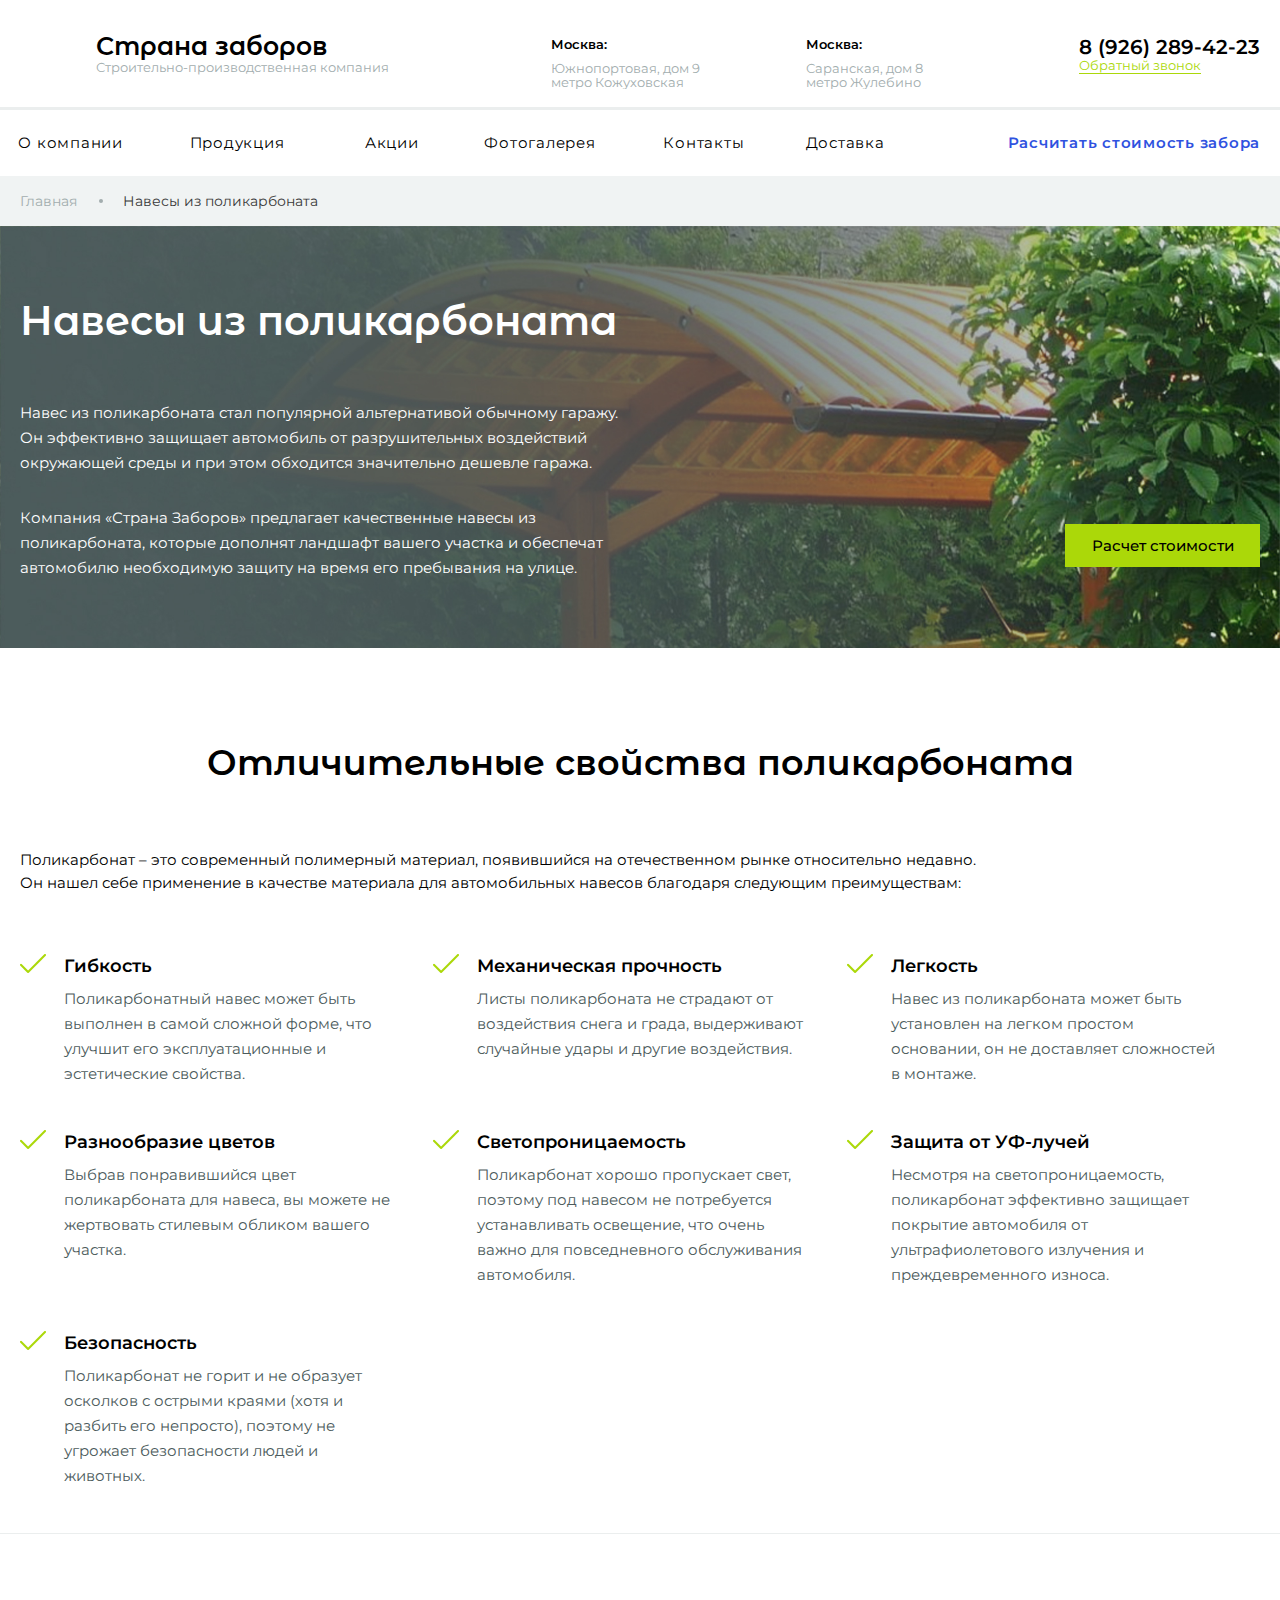
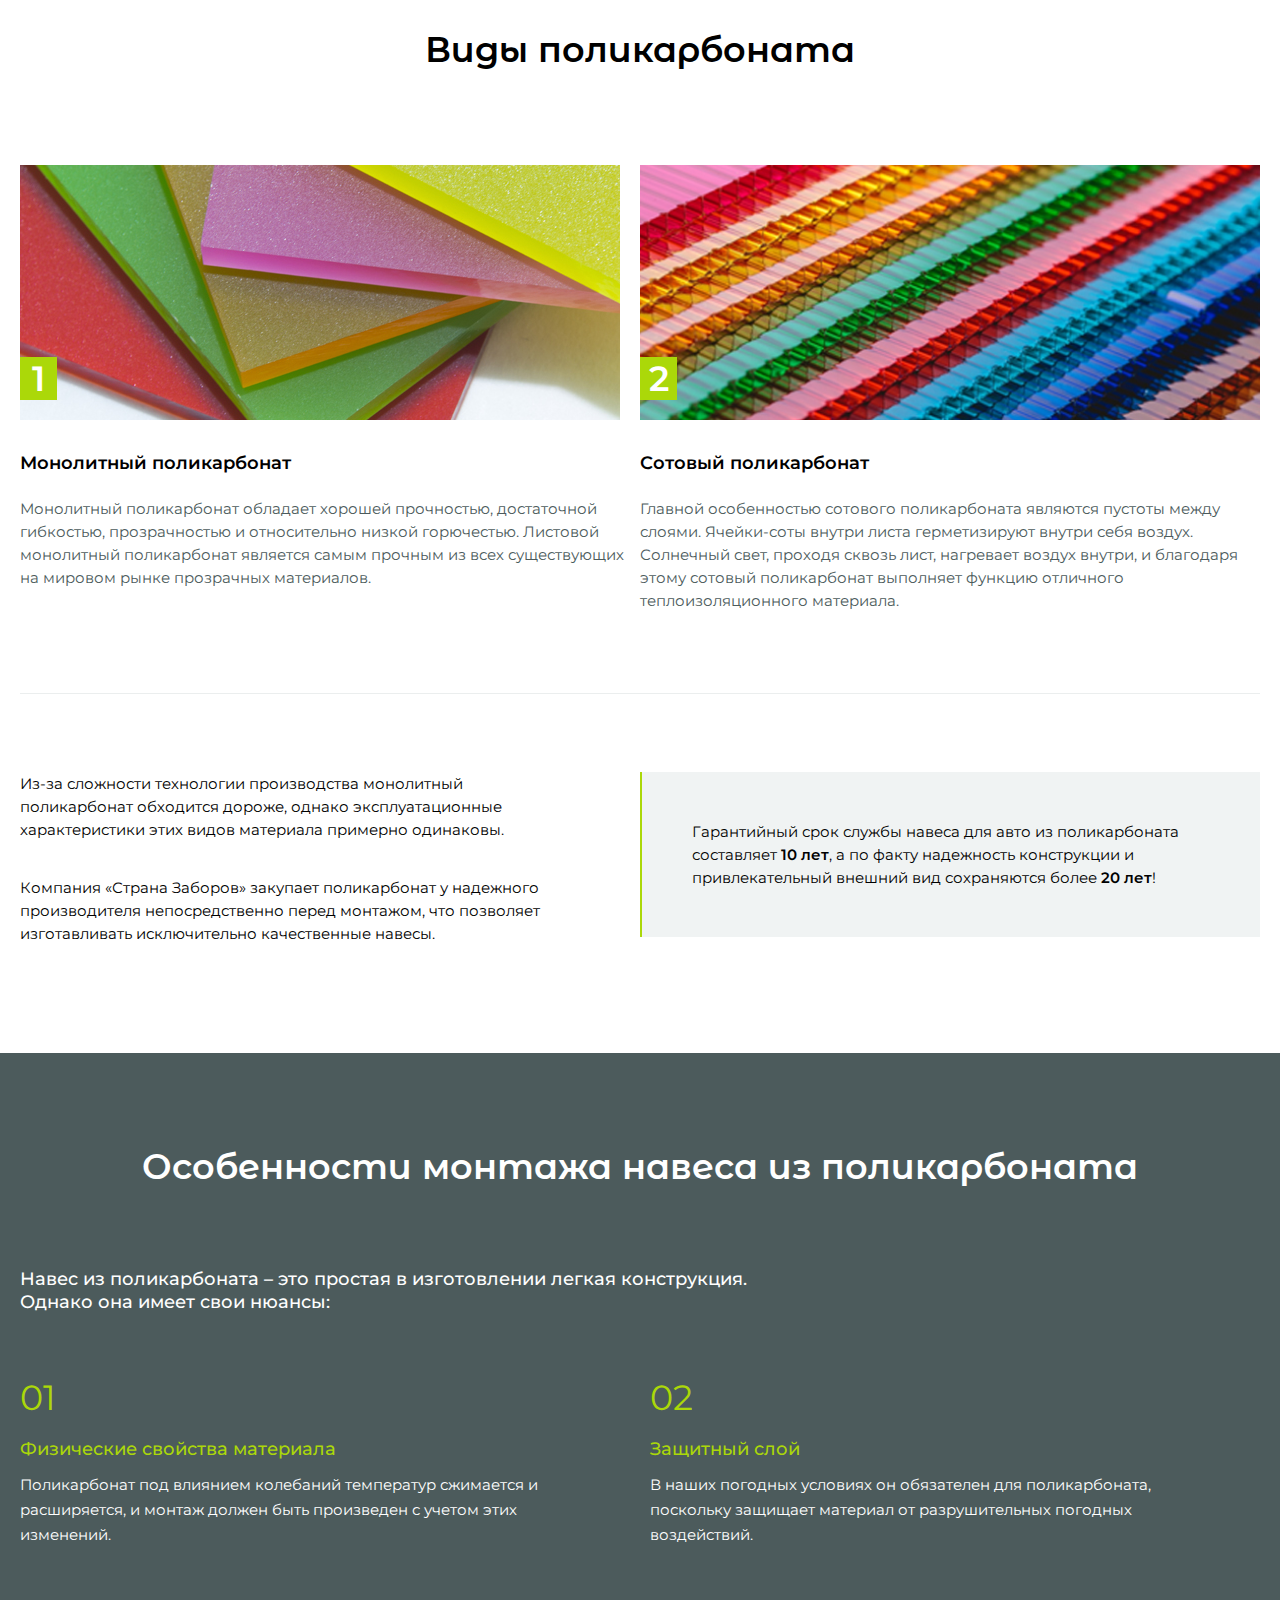
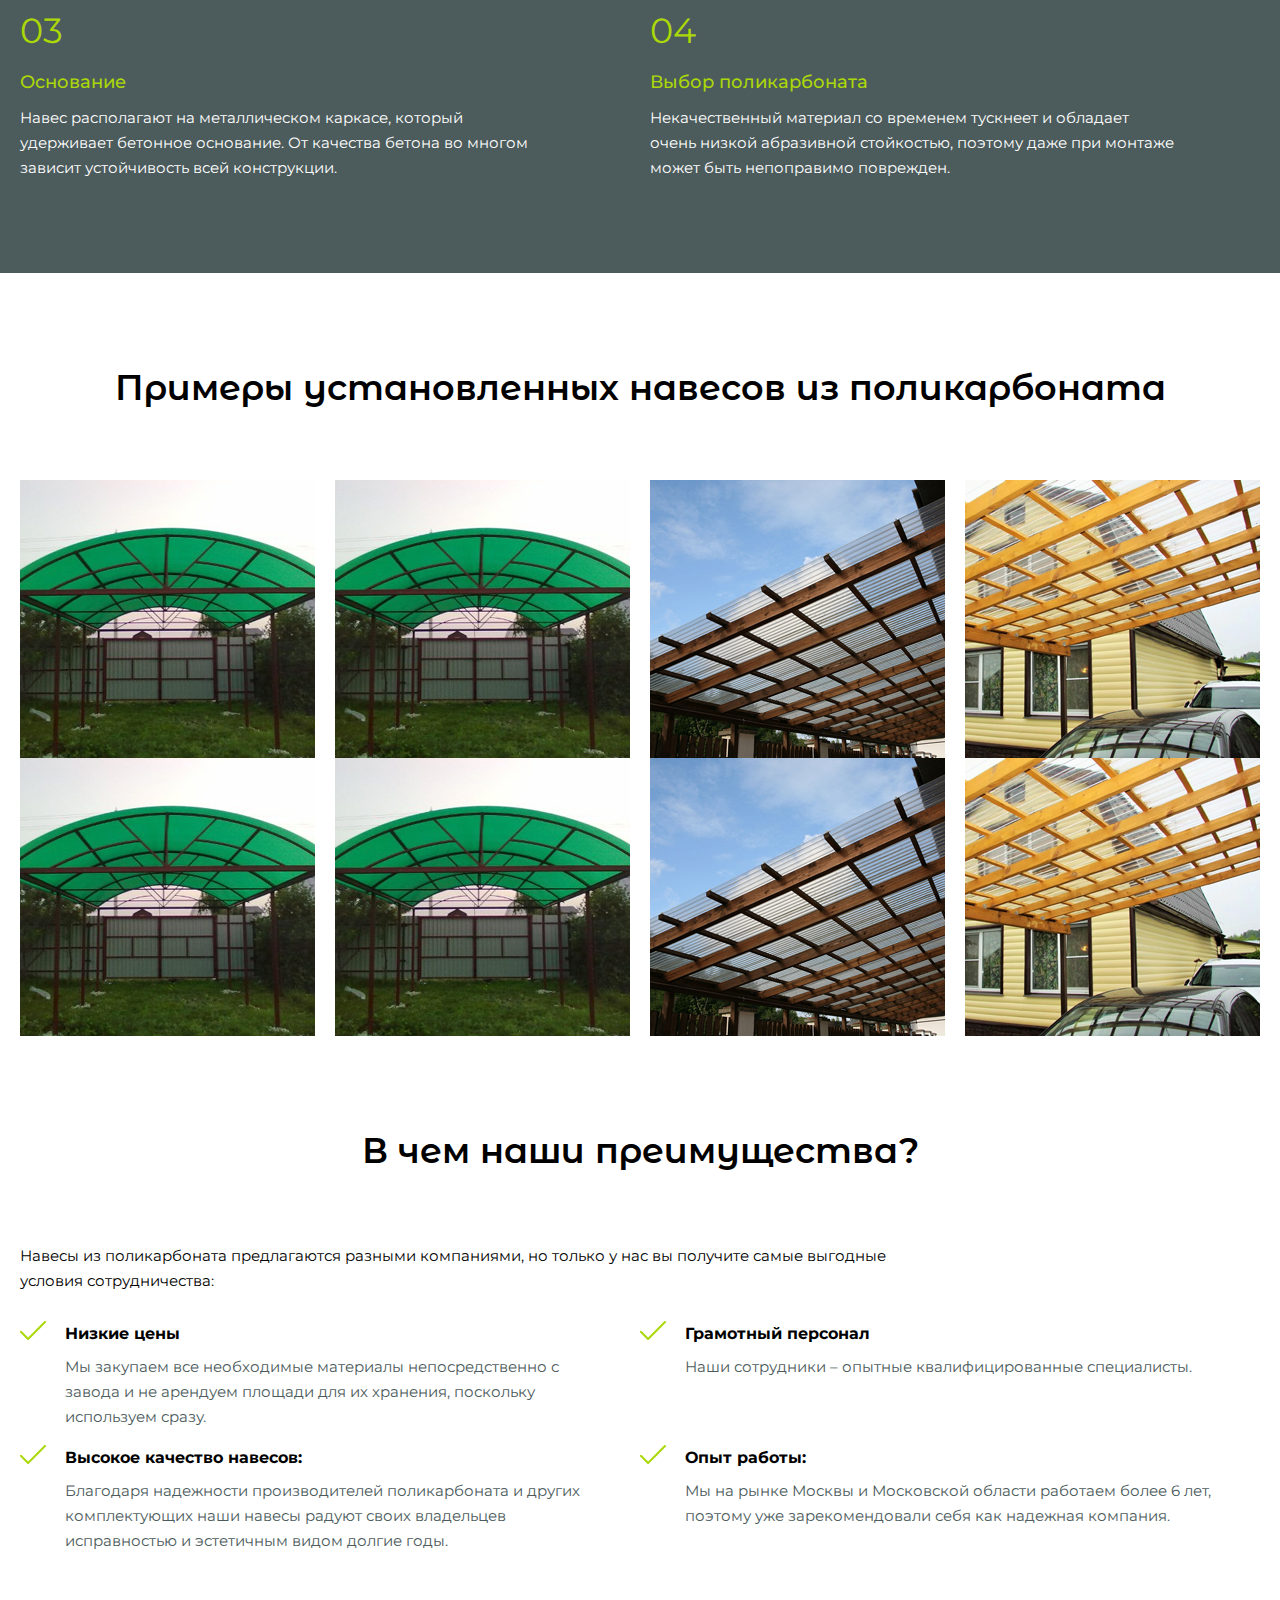
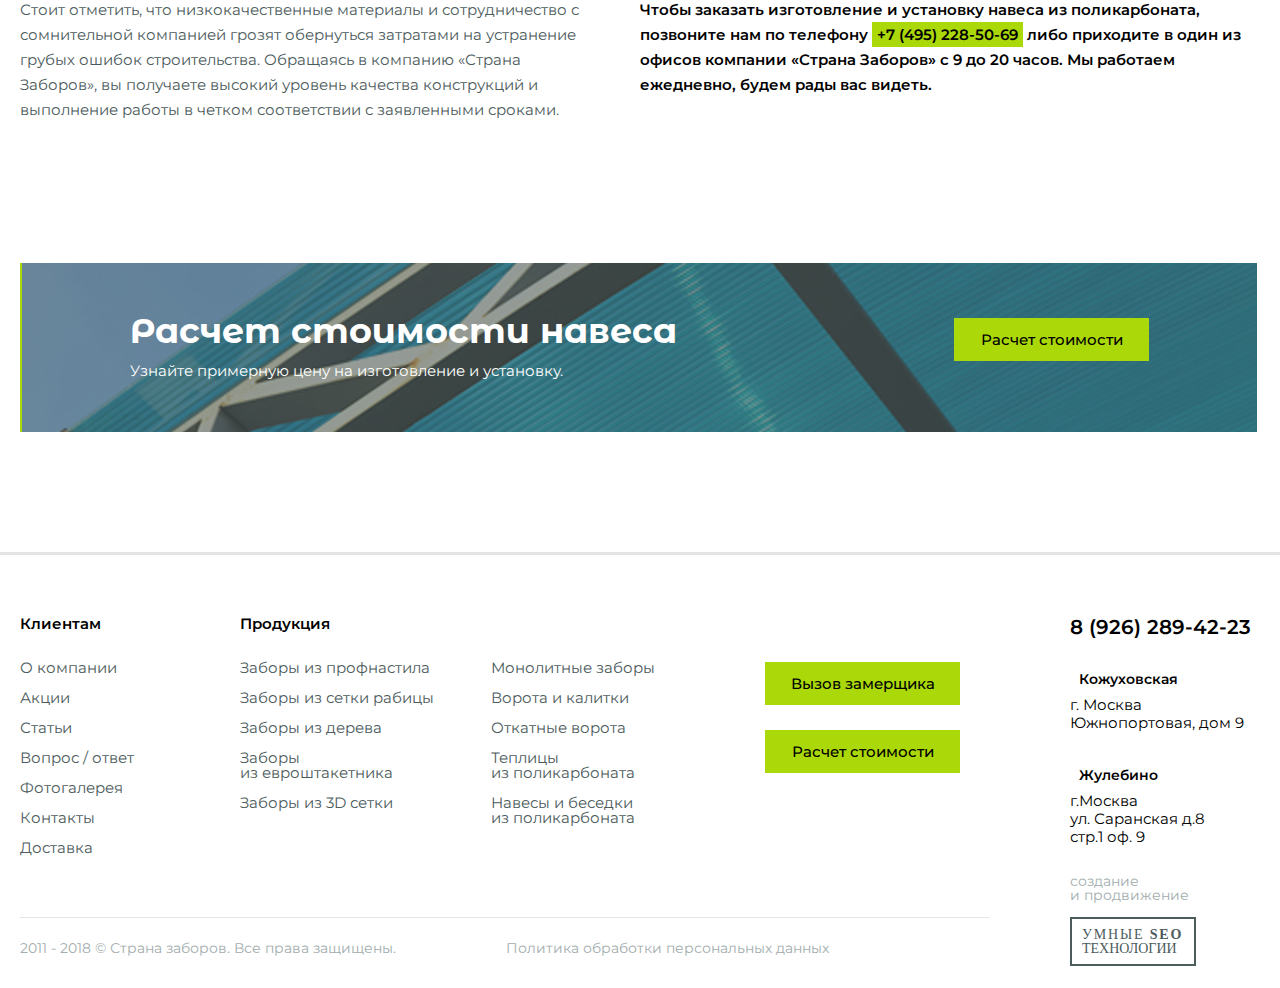
==== policar.html @ ad72a001 "type page" ====
<!DOCTYPE html> 
<html xmlns="http://www.w3.org/1999/xhtml" lang="ru"> 
<head> 
<meta http-equiv="Content-Type" content="text/html; charset=utf-8">
<meta name="viewport" content="minimum-scale=1.0, target-densitydpi=device-dpi, width=device-width, initial-scale=1.0, maximum-scale=1.0, user-scalable=no"> 
<meta name="HandheldFriendly" content="true"> 
<meta name="MobileOptimized" content="320"> 
<title>title</title> 
<link rel="icon" type="image/png" href="img/favicon.png" />
<link href="https://fonts.googleapis.com/css?family=Montserrat+Alternates:400,500,600|Montserrat:400,500,600,700&amp;subset=cyrillic-ext" rel="stylesheet">
<link rel="stylesheet" type="text/css" href="assets/fancybox/jquery.fancybox.css">
<link rel="stylesheet" type="text/css" href="css/jquery-ui.css">
<link rel="stylesheet" type="text/css" href="fonts/fonts.css">
<link rel="stylesheet" type="text/css" href="css/global.css">
<link rel="stylesheet" type="text/css" href="css/style.css">
<link rel="stylesheet" type="text/css" href="css/adaptive.css">
</head>
<body>
<div class="menu_shadow abs l0 t0 w100"></div>
<div id="wrapper">
		
		<header id="header" class="box">
			<div class="inner">
				<a class="burger cp db"></a>
				<a href="" class="logo db fleft">
					<b class="db">Страна заборов</b>
					Строительно-производственная компания
				</a>
				<div class="fright call_block">
					<a href="tel:+79262894223" class="phone db rL sbold black">8 (926) 289-42-23</a>
					<a href="" class="call_me inb vT">Обратный звонок</a>
				</div>
				<div class="rL hid address_block">
					<div class="block fleft w50 box">
						<b class="db sbold black">Москва:</b>
						Южнопортовая, дом 9<span class="db"></span>
метро Кожуховская
					</div>
					<div class="block fleft w50 box">
						<b class="db sbold black no_on_mobile">Москва:</b>
						Саранская, дом 8<span class="db"></span>
метро Жулебино
					</div>
					<div class="clear h0"></div>
				</div>
				<div class="clear"></div>
			</div>
			<div class="menu_row black">
				<div class="inner rL">
					<a class="fright rL hid sbold calc_button" href="">Расчитать стоимость забора</a>
					<nav class="rL menu">
						<a class="close db abs cp"></a>
						<ul class="tb w100 alLeft">
							<li><a href="">О компании</a></li>
							<li class="menu-item-has-children">
								<a href="">Продукция</a>
								<span class="mobile_menu"></span>
								<div>
									
									<ul>
										<li><a href="">Забор из профнастила</a></li>
										<li><a href="">Забор из сетки-рабицы</a></li>
										<li><a href="">Забор из евроштакетника</a></li>
										<li><a href="">Забор из дерева</a></li>
										<li><a href="">Забор из 3D сетки</a></li>
										<li><a href="">Металлический забор</a></li>
										<li><a href="">Монолитный забор</a></li>
										<li><a href="">Навес из поликарбоната</a></li>
									</ul>
								</div>
							</li>
							<li><a href="">Акции</a></li>
							<li><a href="">Фотогалерея</a></li>
							<li><a href="">Контакты</a></li>
							<li><a href="">Доставка</a></li>
						</ul>
					</nav>
				</div>
			</div>
		</header>
		<div id="bread">
			<nav class="inner">
				<ul>
					<li><a href="">Главная</a></li>
					<li>Навесы из поликарбоната</li>
				</ul>
			</nav>
		</div>
		<main id="main">
			<div class="item__page">
					<div class="banner_block tree cover fff" style="background-image: url(images/zabor_page/big_banner2.jpg);">
						<div class="inner rL">
							<h1 class="pagetitle">Навесы из поликарбоната</h1>
							<p>Навес из поликарбоната стал популярной альтернативой обычному гаражу. Он эффективно защищает автомобиль от разрушительных воздействий окружающей среды и при этом обходится значительно дешевле гаража.</p>
							<p>Компания «Страна Заборов» предлагает качественные навесы из поликарбоната, которые дополнят ландшафт вашего участка и обеспечат автомобилю необходимую защиту на время его пребывания на улице.</p>
							<a href="" class="calculation_button green_button cp">Расчет стоимости</a>
							<div class="clear"></div>
						</div>
					</div>
					<!-- end banner_block -->
				
					<div class="properties_block proper">
						<div class="inner">
							<div class="pagetitle alCenter">Отличительные свойства поликарбоната</div>
							<p class="top_text">Поликарбонат – это современный полимерный материал, появившийся на отечественном рынке относительно недавно.<span class="db"></span>
Он нашел себе применение в качестве материала для автомобильных навесов благодаря следующим преимуществам:</p>
							<div class="container mobile_slider row">

									<div class="item rL fleft box w33-3">
										<h2>Гибкость</h2>
										<p>Поликарбонатный навес может быть выполнен в самой сложной форме, что улучшит его эксплуатационные и эстетические свойства.</p>
									</div>
									<div class="item rL fleft box w33-3">
										<h2>Механическая прочность</h2>
										<p>Листы поликарбоната не страдают от воздействия снега и града, выдерживают случайные удары и другие воздействия.</p>
									</div>
									<div class="item rL fleft box w33-3">
										<h2>Легкость</h2>
										<p>Навес из поликарбоната может быть установлен на легком простом основании, он не доставляет сложностей в монтаже.</p>
									</div>
									<div class="item rL fleft box w33-3">
										<h2>Разнообразие цветов</h2>
										<p>Выбрав понравившийся цвет поликарбоната для навеса, вы можете не жертвовать стилевым обликом вашего участка.</p>
									</div>
									<div class="item rL fleft box w33-3">
										<h2>Светопроницаемость</h2>
										<p>Поликарбонат хорошо пропускает свет, поэтому под навесом не потребуется устанавливать освещение, что очень важно для повседневного обслуживания автомобиля.</p>
									</div>
									<div class="item rL fleft box w33-3">
										<h2>Защита от УФ-лучей</h2>
										<p>Несмотря на светопроницаемость, поликарбонат эффективно защищает покрытие автомобиля от ультрафиолетового излучения и преждевременного износа.</p>
									</div>
									<div class="item rL fleft box w33-3">
										<h2>Безопасность</h2>
										<p>Поликарбонат не горит и не образует осколков с острыми краями (хотя и разбить его непросто), поэтому не угрожает безопасности людей и животных.</p>
									</div>
									<div class="clear"></div>

							</div>
						</div>
					</div>
					<!-- end properties_block -->
					<div class="varieties_block">
						<div class="inner">
							<div class="pagetitle alCenter">Виды поликарбоната</div>
							<div class="color_block">
								<div class="block_left fleft w50">
									<div class="image_block rL">
										<div class="block cover" style="background-image:url(images/varieties_block/fon_1.jpg);"></div>
										<div class="number abs">1</div>
									</div>
									<div class="item rL box">
										<h2>Монолитный поликарбонат</h2>
										<p>Монолитный поликарбонат обладает хорошей прочностью, достаточной гибкостью, прозрачностью и относительно низкой горючестью. Листовой монолитный поликарбонат является самым прочным из всех существующих на мировом рынке прозрачных материалов. </p>
									</div>
								
								</div>
								<div class="block_right fleft w50">
									<div class="image_block  rL">
										<div class="block cover" style="background-image:url(images/varieties_block/fon_2.jpg);"></div>
										<div class="number abs">2</div>
									</div>
									
									<div class="item  rL box">
										<h2>Сотовый поликарбонат</h2>
										<p>Главной особенностью сотового поликарбоната являются пустоты между слоями. Ячейки-соты внутри листа герметизируют внутри себя воздух. Солнечный свет, проходя сквозь лист, нагревает воздух внутри, и благодаря этому сотовый поликарбонат выполняет функцию отличного теплоизоляционного материала.</p>
									</div>
								
								</div>
								<div class="clear"></div>
							</div>
							<div class="items_2">
								<div class="item fleft rL box w50">
									<p>Из-за сложности технологии производства монолитный поликарбонат обходится дороже, однако эксплуатационные характеристики этих видов материала примерно одинаковы.</p>
									<p>Компания «Страна Заборов» закупает поликарбонат у надежного производителя непосредственно перед монтажом, что позволяет изготавливать исключительно качественные навесы.</p>
								</div>
								<div class="item fleft rL box w50">
									<div class="box">Гарантийный срок службы навеса для авто из поликарбоната составляет <b>10 лет</b>, а по факту надежность конструкции и привлекательный внешний вид сохраняются более <b>20 лет</b>! </div>
								</div>
								<div class="clear"></div>
							</div>
						</div>
					</div>
					<div class="naves_block cover">
						<div class="inner rL hid">
							<div class="pagetitle alCenter">Особенности монтажа<span class="db"></span> навеса <span class="on_mobile"></span> из поликарбоната</div>
							<h2>Навес из поликарбоната – это простая в изготовлении легкая конструкция. <span class="db"></span>Однако она имеет свои нюансы:</h2>
							<div class="row mobile_slider">
								<div class="block box fleft w50 rL hid">
									<div class="images_block"><p>01</p></div>
									<div class="ah1 medium">Физические свойства материала</div>
									<p>Поликарбонат под влиянием колебаний температур сжимается и расширяется, и монтаж должен быть произведен с учетом этих<span class="db"></span> изменений.</p>
								</div>
								<div class="block box fleft w50">
									<div class="images_block"><p>02</p></div>
									<div class="ah1 medium">Защитный слой</div>
									<p>В наших погодных условиях он обязателен для поликарбоната, <span class="db"></span>
поскольку защищает материал от разрушительных погодных <span class="db"></span>воздействий.</p>
								</div>
								<div class="block box fleft w50">
									<div class="images_block"><p>03</p></div>
									<div class="ah1 medium">Основание</div>
									<p>Навес располагают на металлическом каркасе, который<span class="db"></span> удерживает бетонное основание. От качества бетона во многом<span class="db"></span> зависит устойчивость всей конструкции.</p>
								</div>
								<div class="block box fleft w50">
									<div class="images_block"><p>04</p></div>
									<div class="ah1 medium">Выбор поликарбоната</div>
									<p>Некачественный материал со временем тускнеет и обладает<span class="db"></span> очень низкой абразивной стойкостью, поэтому даже при монтаже<span class="db"></span> может быть непоправимо поврежден.</p>
								</div>
							</div>
							<div class="clear"></div>
						</div>
					</div>
					<!-- end principle_block -->
					<div class="stat_block primers_block rL">
						<div class="inner">
							<div class="pagetitle alCenter">Примеры установленных навесов<span class="db"></span> из поликарбоната</div>
							<div class="rL hid">
								<div class="example_slider row">
									<div class="block fleft rL hid w25 box">
										<div class="image_block db cover rL" style="background-image: url(images/primers_block/image1.jpg);">
											<a href="">
												<span class="db m0a"></span>
												
											</a>
										</div>
									</div>
									<div class="block fleft rL hid w25 box">
										<div class="image_block db cover rL" style="background-image: url(images/primers_block/image1.jpg);">
											<a href="">
												<span class="db m0a"></span>
												
											</a>
										</div>
									</div>
									<div class="block fleft rL hid w25 box">
										<div class="image_block db cover rL" style="background-image: url(images/primers_block/image3.jpg);">
											<a href="">
												<span class="db m0a"></span>
												
											</a>
										</div>
									</div>
									<div class="block fleft rL hid w25 box">
										<div class="image_block db cover rL" style="background-image: url(images/primers_block/image4.jpg);">
											<a href="">
												<span class="db m0a"></span>
												
											</a>
										</div>
									</div>
									<div class="block fleft rL hid w25 box">
										<div class="image_block db cover rL" style="background-image: url(images/primers_block/image1.jpg);">
											<a href="">
												<span class="db m0a"></span>
												
											</a>
										</div>
									</div>
									<div class="block fleft rL hid w25 box">
										<div class="image_block db cover rL" style="background-image: url(images/primers_block/image1.jpg);">
											<a href="">
												<span class="db m0a"></span>
												
											</a>
										</div>
									</div>
									<div class="block fleft rL hid w25 box">
										<div class="image_block db cover rL" style="background-image: url(images/primers_block/image3.jpg);">
											<a href="">
												<span class="db m0a"></span>
												
											</a>
										</div>
									</div>
									<div class="block fleft rL hid w25 box">
										<div class="image_block db cover rL" style="background-image: url(images/primers_block/image4.jpg);">
											<a href="">
												<span class="db m0a"></span>
												
											</a>
										</div>
									</div>
								</div>
							</div>
							<div class="pagetitle alCenter">В чем наши преимущества?</div>
							<div class="text">Навесы из поликарбоната предлагаются разными компаниями, но только у нас вы получите самые выгодные<span class="db"></span> условия сотрудничества:</div>
							<div class="container">
								<div class="item rL fleft box w50">
									<h2>Низкие цены</h2>
									<p>Мы закупаем все необходимые материалы непосредственно с завода и не арендуем площади для их хранения, поскольку используем сразу.</p>
								</div>
								<div class="item rL fleft box w50">
									<h2>Грамотный персонал</h2>
									<p>Наши сотрудники – опытные квалифицированные специалисты.</p>
								</div>
								<div class="item rL fleft box w50">
									<h2>Высокое качество навесов:</h2>
									<p>Благодаря надежности производителей поликарбоната и других комплектующих наши навесы радуют своих владельцев исправностью и эстетичным видом долгие годы.</p>
								</div>
								<div class="item rL fleft box w50">
									<h2>Опыт работы: </h2>
									<p>Мы на рынке Москвы и Московской области работаем более 6 лет, поэтому уже зарекомендовали себя как надежная компания.</p>
								</div>
								<div class="clear"></div>
							</div>
							<div class="content">
								<div class="block_left fleft w50"><p>Стоит отметить, что низкокачественные материалы и сотрудничество с сомнительной компанией грозят обернуться затратами на устранение грубых ошибок строительства. Обращаясь в компанию «Страна Заборов», вы получаете высокий уровень качества конструкций и выполнение работы в четком соответствии с заявленными сроками.</p>
</div>
								<div class="block_right fleft w50"><p>Чтобы заказать изготовление и установку навеса из поликарбоната, позвоните нам по телефону  <a href="tel:84952285069">+7 (495) 228-50-69</a>  либо приходите в один из офисов компании «Страна Заборов» с 9 до 20 часов. Мы работаем ежедневно, будем рады вас видеть.</p></div>
								<div class="clear"></div>
							</div>
							<div class="banner box">
								<div class="block_left fleft">
									<h2>Расчет стоимости навеса</h2>
									<p>Узнайте примерную цену на изготовление и установку.</p>
								</div>
								<div class="block_right fright">
									<a href="" class="calculation_button green_button cp">Расчет стоимости</a>
								</div>
								<div class="clear"></div>
							</div>
						</div>
					</div>
					
			</div>

		</main>
		<div id="subfooter"></div>
</div>
<footer id="footer">
	<div class="inner">
		<div class="left_block fleft">
			<div class="first_menu box fleft">
				<div class="ah1 sbold black">Клиентам</div>
				<nav>
					<ul>
						<li><a href="">О компании</a></li>
						<li><a href="">Акции</a></li>
						<li><a href="">Статьи</a></li>
						<li><a href="">Вопрос / ответ</a></li>
						<li><a href="">Фотогалерея</a></li>
						<li><a href="">Контакты</a></li>
						<li><a href="">Доставка</a></li>
					</ul>
				</nav>
			</div>
			<div class="rL hid second_menu">
				<div class="ah1 sbold black">Продукция</div>
				<nav>
					<ul>
						<li><a href="">Заборы из профнастила</a></li>
						<li><a href="">Монолитные заборы</a></li>
						<li><a href="">Заборы из сетки рабицы</a></li>
						<li><a href="">Ворота и калитки</a></li>
						<li><a href="">Заборы из дерева</a></li>
						<li><a href="">Откатные ворота</a></li>
						<li><a href="">Заборы <br>
из евроштакетника</a></li>
						<li><a href="">Теплицы <br>
из поликарбоната</a></li>
						<li><a href="">Заборы из 3D сетки</a></li>
						<li><a href="">Навесы и беседки <br>
из поликарбоната</a></li>
					</ul>
				</nav>
			</div>
			
			<div class="clear"></div>
		</div>
		<div class="right_block rL hid">
				<div class="fleft buttons_block">
					<a href="" class="measurement_button green_button cp">Вызов замерщика</a>
					<a href="" class="calculation_button green_button cp">Расчет стоимости</a>
					<div class="payment">
						<a class="inb vT" href=""><img width="40" src="img/pay/item1.svg" alt=""></a>
						<a class="inb vT" href=""><img width="54" src="img/pay/item2.svg" alt=""></a>
						<a class="inb vT" href=""><img width="62" src="img/pay/item3.svg" alt=""></a>
					</div>
				</div>
				<div class="info_block fright">
					<a href="tel:+79262894223" class="phone inb vT sbold rL black">8 (926) 289-42-23</a>

					<div>
						<div class="metro sbold black">
							<img src="img/metro.svg" alt="" class="inb vM rL"> Кожуховская
						</div>
						<p>г. Москва<br>
	Южнопортовая, дом 9</p>
					</div>
					<div>
						<div class="metro sbold black">
							<img src="img/metro.svg" alt="" class="inb vM rL"> Жулебино
						</div>
						<p>г.Москва<br>

ул. Саранская д.8 <br>
стр.1 оф. 9</p>
					</div>
					<div class="clear h0"></div>
				</div>
				<div class="clear"></div>
		</div>
		<div class="clear"></div>
		<div class="copy_block rL abs b0 l0 w100">
			<div class="inner rL h100">
				<div class="left_copy">
					2011 - 2018 © Страна заборов. Все права защищены.
					<a href="">Политика обработки персональных данных</a>
				</div>
				<div class="seo-teh abs r0 b0">
					<a href="">
						создание<br>
		и продвижение
						<span class="upp db"><span>умные <b>seo</b></span> технологии</span>
					</a>
				</div>
			</div>
		</div>
		
		<div class="clear"></div>
	</div>
</footer>

<!-- modal-->
<div class="g-hidden">
	<div class="b-modal" id="call_me">
		<div class="b-modal_close arcticmodal-close"></div>
		<div class="block box fff">
			<div class="ah1 slab alCenter">Обратный звонок</div>
			<input type="text" placeholder="Ваше имя" class="inputbox db rL box w100 p0 name">
			<input type="text" placeholder="Номер телефона" class="fon inputbox db box w100 p0 mas rL">
			<div>
				<label class="db rL">Я согласен на обработку 
<a>персональных данных</a>
					<input type="checkbox">
					<b></b>
				</label>
			</div>
			<button class="alCenter slab upp beige button green_button">Отправить</button>
		</div>
	</div>
</div>

<!-- modal-->
<div class="g-hidden">
	<div class="b-modal palette_modal" id="palette_modal">
		<div class="b-modal_close arcticmodal-close"></div>
		<div class="pagetitle">Выбор цвета профнастила для забора</div>
		<div class="mark">Также вы можете заказать саморезы в тон будущему забору - не забудьте уточнить у менеджеров при расчете стоимости. </div>
		<ul class="palette_slider">
					<li class="big_slide">
						<div class="block">
							<div class="row">
								<div class="item fleft rL hid box w25">
									<div class="cover" style="background-color: #9b111e"></div>
									<span class="abs l0">RAL 3003</span>
									<p>Красный насыщенный</p>
								</div>
								<div class="item fleft rL hid box w25">
									<div class="cover" style="background-color: #9b111e"></div>
									<span class="abs l0">RAL 3003</span>
									<p>Красный насыщенный</p>
								</div>
								<div class="item fleft rL hid box w25">
									<div class="cover" style="background-color: #9b111e"></div>
									<span class="abs l0">RAL 3003</span>
									<p>Красный насыщенный</p>
								</div>
								<div class="item fleft rL hid box w25">
									<div class="cover" style="background-color: #9b111e"></div>
									<span class="abs l0">RAL 3003</span>
									<p>Красный насыщенный</p>
								</div>
								<div class="item fleft rL hid box w25">
									<div class="cover" style="background-color: #9b111e"></div>
									<span class="abs l0">RAL 3003</span>
									<p>Красный насыщенный</p>
								</div>
								<div class="item fleft rL hid box w25">
									<div class="cover" style="background-color: #9b111e"></div>
									<span class="abs l0">RAL 3003</span>
									<p>Красный насыщенный</p>
								</div>
								<div class="item fleft rL hid box w25">
									<div class="cover" style="background-color: #9b111e"></div>
									<span class="abs l0">RAL 3003</span>
									<p>Красный насыщенный</p>
								</div>
								<div class="item fleft rL hid box w25">
									<div class="cover" style="background-color: #9b111e"></div>
									<span class="abs l0">RAL 3003</span>
									<p>Красный насыщенный</p>
								</div>
								<div class="item fleft rL hid box w25">
									<div class="cover" style="background-color: #9b111e"></div>
									<span class="abs l0">RAL 3003</span>
									<p>Красный насыщенный</p>
								</div>
								<div class="item fleft rL hid box w25">
									<div class="cover" style="background-color: #9b111e"></div>
									<span class="abs l0">RAL 3003</span>
									<p>Красный насыщенный</p>
								</div>
								<div class="item fleft rL hid box w25">
									<div class="cover" style="background-color: #9b111e"></div>
									<span class="abs l0">RAL 3003</span>
									<p>Красный насыщенный</p>
								</div>
								<div class="item fleft rL hid box w25">
									<div class="cover" style="background-color: #9b111e"></div>
									<span class="abs l0">RAL 3003</span>
									<p>Красный насыщенный</p>
								</div>
								<div class="item fleft rL hid box w25">
									<div class="cover" style="background-color: #9b111e"></div>
									<span class="abs l0">RAL 3003</span>
									<p>Красный насыщенный</p>
								</div>
								<div class="item fleft rL hid box w25">
									<div class="cover" style="background-color: #9b111e"></div>
									<span class="abs l0">RAL 3003</span>
									<p>Красный насыщенный</p>
								</div>
								<div class="item fleft rL hid box w25">
									<div class="cover" style="background-color: #9b111e"></div>
									<span class="abs l0">RAL 3003</span>
									<p>Красный насыщенный</p>
								</div>
								<div class="item fleft rL hid box w25">
									<div class="cover" style="background-color: #9b111e"></div>
									<span class="abs l0">RAL 3003</span>
									<p>Красный насыщенный</p>
								</div>
								<div class="clear"></div>
							</div>
						</div>
					</li>
					<li class="big_slide">
						<div class="block">
							<div class="row">
								<div class="item fleft rL hid box w25">
									<div class="cover" style="background-color: #9b111e"></div>
									<span class="abs l0">RAL 3003</span>
									<p>Красный насыщенный</p>
								</div>
								<div class="item fleft rL hid box w25">
									<div class="cover" style="background-color: #9b111e"></div>
									<span class="abs l0">RAL 3003</span>
									<p>Красный насыщенный</p>
								</div>
								<div class="item fleft rL hid box w25">
									<div class="cover" style="background-color: #9b111e"></div>
									<span class="abs l0">RAL 3003</span>
									<p>Красный насыщенный</p>
								</div>
								<div class="item fleft rL hid box w25">
									<div class="cover" style="background-color: #9b111e"></div>
									<span class="abs l0">RAL 3003</span>
									<p>Красный насыщенный</p>
								</div>
								<div class="item fleft rL hid box w25">
									<div class="cover" style="background-color: #9b111e"></div>
									<span class="abs l0">RAL 3003</span>
									<p>Красный насыщенный</p>
								</div>
								<div class="item fleft rL hid box w25">
									<div class="cover" style="background-color: #9b111e"></div>
									<span class="abs l0">RAL 3003</span>
									<p>Красный насыщенный</p>
								</div>
								<div class="item fleft rL hid box w25">
									<div class="cover" style="background-color: #9b111e"></div>
									<span class="abs l0">RAL 3003</span>
									<p>Красный насыщенный</p>
								</div>
								<div class="item fleft rL hid box w25">
									<div class="cover" style="background-color: #9b111e"></div>
									<span class="abs l0">RAL 3003</span>
									<p>Красный насыщенный</p>
								</div>
								<div class="item fleft rL hid box w25">
									<div class="cover" style="background-color: #9b111e"></div>
									<span class="abs l0">RAL 3003</span>
									<p>Красный насыщенный</p>
								</div>
								<div class="item fleft rL hid box w25">
									<div class="cover" style="background-color: #9b111e"></div>
									<span class="abs l0">RAL 3003</span>
									<p>Красный насыщенный</p>
								</div>
								<div class="item fleft rL hid box w25">
									<div class="cover" style="background-color: #9b111e"></div>
									<span class="abs l0">RAL 3003</span>
									<p>Красный насыщенный</p>
								</div>
								<div class="item fleft rL hid box w25">
									<div class="cover" style="background-color: #9b111e"></div>
									<span class="abs l0">RAL 3003</span>
									<p>Красный насыщенный</p>
								</div>
								<div class="item fleft rL hid box w25">
									<div class="cover" style="background-color: #9b111e"></div>
									<span class="abs l0">RAL 3003</span>
									<p>Красный насыщенный</p>
								</div>
								<div class="item fleft rL hid box w25">
									<div class="cover" style="background-color: #9b111e"></div>
									<span class="abs l0">RAL 3003</span>
									<p>Красный насыщенный</p>
								</div>
								<div class="item fleft rL hid box w25">
									<div class="cover" style="background-color: #9b111e"></div>
									<span class="abs l0">RAL 3003</span>
									<p>Красный насыщенный</p>
								</div>
								<div class="item fleft rL hid box w25">
									<div class="cover" style="background-color: #9b111e"></div>
									<span class="abs l0">RAL 3003</span>
									<p>Красный насыщенный</p>
								</div>
								<div class="clear"></div>
							</div>
						</div>
					</li>
					<li class="med_slide">
						<div class="block">
							<div class="row">
								<div class="item fleft rL hid box w33">
									<div class="cover" style="background-color: #9b111e"></div>
									<span class="abs l0">RAL 3003</span>
									<p>Красный насыщенный</p>
								</div>
								<div class="item fleft rL hid box w33">
									<div class="cover" style="background-color: #9b111e"></div>
									<span class="abs l0">RAL 3003</span>
									<p>Красный насыщенный</p>
								</div>
								<div class="item fleft rL hid box w33">
									<div class="cover" style="background-color: #9b111e"></div>
									<span class="abs l0">RAL 3003</span>
									<p>Красный насыщенный</p>
								</div>
								<div class="item fleft rL hid box w33">
									<div class="cover" style="background-color: #9b111e"></div>
									<span class="abs l0">RAL 3003</span>
									<p>Красный насыщенный</p>
								</div>
								<div class="item fleft rL hid box w33">
									<div class="cover" style="background-color: #9b111e"></div>
									<span class="abs l0">RAL 3003</span>
									<p>Красный насыщенный</p>
								</div>
								<div class="item fleft rL hid box w33">
									<div class="cover" style="background-color: #9b111e"></div>
									<span class="abs l0">RAL 3003</span>
									<p>Красный насыщенный</p>
								</div>
								<div class="item fleft rL hid box w33">
									<div class="cover" style="background-color: #9b111e"></div>
									<span class="abs l0">RAL 3003</span>
									<p>Красный насыщенный</p>
								</div>
								<div class="item fleft rL hid box w33">
									<div class="cover" style="background-color: #9b111e"></div>
									<span class="abs l0">RAL 3003</span>
									<p>Красный насыщенный</p>
								</div>
								<div class="item fleft rL hid box w33">
									<div class="cover" style="background-color: #9b111e"></div>
									<span class="abs l0">RAL 3003</span>
									<p>Красный насыщенный</p>
								</div>
								<div class="clear"></div>
							</div>
						</div>
					</li>
					<li class="med_slide">
						<div class="block">
							<div class="row">
								<div class="item fleft rL hid box w33">
									<div class="cover" style="background-color: #9b111e"></div>
									<span class="abs l0">RAL 3003</span>
									<p>Красный насыщенный</p>
								</div>
								<div class="item fleft rL hid box w33">
									<div class="cover" style="background-color: #9b111e"></div>
									<span class="abs l0">RAL 3003</span>
									<p>Красный насыщенный</p>
								</div>
								<div class="item fleft rL hid box w33">
									<div class="cover" style="background-color: #9b111e"></div>
									<span class="abs l0">RAL 3003</span>
									<p>Красный насыщенный</p>
								</div>
								<div class="item fleft rL hid box w33">
									<div class="cover" style="background-color: #9b111e"></div>
									<span class="abs l0">RAL 3003</span>
									<p>Красный насыщенный</p>
								</div>
								<div class="item fleft rL hid box w33">
									<div class="cover" style="background-color: #9b111e"></div>
									<span class="abs l0">RAL 3003</span>
									<p>Красный насыщенный</p>
								</div>
								<div class="item fleft rL hid box w33">
									<div class="cover" style="background-color: #9b111e"></div>
									<span class="abs l0">RAL 3003</span>
									<p>Красный насыщенный</p>
								</div>
								<div class="item fleft rL hid box w33">
									<div class="cover" style="background-color: #9b111e"></div>
									<span class="abs l0">RAL 3003</span>
									<p>Красный насыщенный</p>
								</div>
								<div class="item fleft rL hid box w33">
									<div class="cover" style="background-color: #9b111e"></div>
									<span class="abs l0">RAL 3003</span>
									<p>Красный насыщенный</p>
								</div>
								<div class="item fleft rL hid box w33">
									<div class="cover" style="background-color: #9b111e"></div>
									<span class="abs l0">RAL 3003</span>
									<p>Красный насыщенный</p>
								</div>
								<div class="clear"></div>
							</div>
						</div>
					</li>
					<li class="med_slide">
						<div class="block">
							<div class="row">
								<div class="item fleft rL hid box w33">
									<div class="cover" style="background-color: #9b111e"></div>
									<span class="abs l0">RAL 3003</span>
									<p>Красный насыщенный</p>
								</div>
								<div class="item fleft rL hid box w33">
									<div class="cover" style="background-color: #9b111e"></div>
									<span class="abs l0">RAL 3003</span>
									<p>Красный насыщенный</p>
								</div>
								<div class="item fleft rL hid box w33">
									<div class="cover" style="background-color: #9b111e"></div>
									<span class="abs l0">RAL 3003</span>
									<p>Красный насыщенный</p>
								</div>
								<div class="item fleft rL hid box w33">
									<div class="cover" style="background-color: #9b111e"></div>
									<span class="abs l0">RAL 3003</span>
									<p>Красный насыщенный</p>
								</div>
								<div class="item fleft rL hid box w33">
									<div class="cover" style="background-color: #9b111e"></div>
									<span class="abs l0">RAL 3003</span>
									<p>Красный насыщенный</p>
								</div>
								<div class="item fleft rL hid box w33">
									<div class="cover" style="background-color: #9b111e"></div>
									<span class="abs l0">RAL 3003</span>
									<p>Красный насыщенный</p>
								</div>
								<div class="item fleft rL hid box w33">
									<div class="cover" style="background-color: #9b111e"></div>
									<span class="abs l0">RAL 3003</span>
									<p>Красный насыщенный</p>
								</div>
								<div class="item fleft rL hid box w33">
									<div class="cover" style="background-color: #9b111e"></div>
									<span class="abs l0">RAL 3003</span>
									<p>Красный насыщенный</p>
								</div>
								<div class="item fleft rL hid box w33">
									<div class="cover" style="background-color: #9b111e"></div>
									<span class="abs l0">RAL 3003</span>
									<p>Красный насыщенный</p>
								</div>
								<div class="clear"></div>
							</div>
						</div>
					</li>
					<li class="mini_slide">
						<div class="block">
							<div class="row">
								<div class="item fleft rL hid box w50">
									<div class="cover" style="background-color: #9b111e"></div>
									<span class="abs l0">RAL 3003</span>
									<p>Красный насыщенный</p>
								</div>
								<div class="item fleft rL hid box w50">
									<div class="cover" style="background-color: #9b111e"></div>
									<span class="abs l0">RAL 3003</span>
									<p>Красный насыщенный</p>
								</div>
								<div class="item fleft rL hid box w50">
									<div class="cover" style="background-color: #9b111e"></div>
									<span class="abs l0">RAL 3003</span>
									<p>Красный насыщенный</p>
								</div>
								<div class="item fleft rL hid box w50">
									<div class="cover" style="background-color: #9b111e"></div>
									<span class="abs l0">RAL 3003</span>
									<p>Красный насыщенный</p>
								</div>
								<div class="item fleft rL hid box w50">
									<div class="cover" style="background-color: #9b111e"></div>
									<span class="abs l0">RAL 3003</span>
									<p>Красный насыщенный</p>
								</div>
								<div class="item fleft rL hid box w50">
									<div class="cover" style="background-color: #9b111e"></div>
									<span class="abs l0">RAL 3003</span>
									<p>Красный насыщенный</p>
								</div>
								<div class="clear"></div>
							</div>
						</div>
					</li>
					<li class="mini_slide">
						<div class="block">
							<div class="row">
								<div class="item fleft rL hid box w50">
									<div class="cover" style="background-color: #9b111e"></div>
									<span class="abs l0">RAL 3003</span>
									<p>Красный насыщенный</p>
								</div>
								<div class="item fleft rL hid box w50">
									<div class="cover" style="background-color: #9b111e"></div>
									<span class="abs l0">RAL 3003</span>
									<p>Красный насыщенный</p>
								</div>
								<div class="item fleft rL hid box w50">
									<div class="cover" style="background-color: #9b111e"></div>
									<span class="abs l0">RAL 3003</span>
									<p>Красный насыщенный</p>
								</div>
								<div class="item fleft rL hid box w50">
									<div class="cover" style="background-color: #9b111e"></div>
									<span class="abs l0">RAL 3003</span>
									<p>Красный насыщенный</p>
								</div>
								<div class="item fleft rL hid box w50">
									<div class="cover" style="background-color: #9b111e"></div>
									<span class="abs l0">RAL 3003</span>
									<p>Красный насыщенный</p>
								</div>
								<div class="item fleft rL hid box w50">
									<div class="cover" style="background-color: #9b111e"></div>
									<span class="abs l0">RAL 3003</span>
									<p>Красный насыщенный</p>
								</div>
								<div class="clear"></div>
							</div>
						</div>
					</li>
					<li class="mini_slide">
						<div class="block">
							<div class="row">
								<div class="item fleft rL hid box w50">
									<div class="cover" style="background-color: #9b111e"></div>
									<span class="abs l0">RAL 3003</span>
									<p>Красный насыщенный</p>
								</div>
								<div class="item fleft rL hid box w50">
									<div class="cover" style="background-color: #9b111e"></div>
									<span class="abs l0">RAL 3003</span>
									<p>Красный насыщенный</p>
								</div>
								<div class="item fleft rL hid box w50">
									<div class="cover" style="background-color: #9b111e"></div>
									<span class="abs l0">RAL 3003</span>
									<p>Красный насыщенный</p>
								</div>
								<div class="item fleft rL hid box w50">
									<div class="cover" style="background-color: #9b111e"></div>
									<span class="abs l0">RAL 3003</span>
									<p>Красный насыщенный</p>
								</div>
								<div class="item fleft rL hid box w50">
									<div class="cover" style="background-color: #9b111e"></div>
									<span class="abs l0">RAL 3003</span>
									<p>Красный насыщенный</p>
								</div>
								<div class="item fleft rL hid box w50">
									<div class="cover" style="background-color: #9b111e"></div>
									<span class="abs l0">RAL 3003</span>
									<p>Красный насыщенный</p>
								</div>
								<div class="clear"></div>
							</div>
						</div>
					</li>
					<li class="mini_slide">
						<div class="block">
							<div class="row">
								<div class="item fleft rL hid box w50">
									<div class="cover" style="background-color: #9b111e"></div>
									<span class="abs l0">RAL 3003</span>
									<p>Красный насыщенный</p>
								</div>
								<div class="item fleft rL hid box w50">
									<div class="cover" style="background-color: #9b111e"></div>
									<span class="abs l0">RAL 3003</span>
									<p>Красный насыщенный</p>
								</div>
								<div class="item fleft rL hid box w50">
									<div class="cover" style="background-color: #9b111e"></div>
									<span class="abs l0">RAL 3003</span>
									<p>Красный насыщенный</p>
								</div>
								<div class="item fleft rL hid box w50">
									<div class="cover" style="background-color: #9b111e"></div>
									<span class="abs l0">RAL 3003</span>
									<p>Красный насыщенный</p>
								</div>
								<div class="item fleft rL hid box w50">
									<div class="cover" style="background-color: #9b111e"></div>
									<span class="abs l0">RAL 3003</span>
									<p>Красный насыщенный</p>
								</div>
								<div class="item fleft rL hid box w50">
									<div class="cover" style="background-color: #9b111e"></div>
									<span class="abs l0">RAL 3003</span>
									<p>Красный насыщенный</p>
								</div>
								<div class="clear"></div>
							</div>
						</div>
					</li>
		</ul>
	</div>
</div>



<script src="js/jquery-1.12.1.js"></script>
<script src="js/jquery-ui.min.js"></script>
<script src="js/jquery.arcticmodal.js"></script>
<script src="js/jquery.inputmask.js"></script>
<script src="js/slick.js"></script>
<script src="js/jquery.fancybox.js"></script>
<script src="js/owl.carousel.js"></script>

<script src="js/script.js"></script>


</body>
<!-- </html> -->
---- css/global.css ----
﻿
*{box-sizing:content-box; outline:none !important;}
html{height:100%; -moz-text-size-adjust:100%; -ms-text-size-adjust:100%; -o-text-size-adjust:100%; -webkit-text-size-adjust:100%; text-size-adjust:100%;}
body{background-color: #ffffff; width:100%; height:100%; margin:0 auto; padding:0; -webkit-font-smoothing: antialiased; -moz-font-smoothing: antialiased; -o-font-smoothing: antialiased; font-size:15px; line-height:25px; color: #4c5b5c; font-weight:400; font-family: 'Montserrat', sans-serif;}   
h1, h2, h3, h4, h5, h6, p{display:block; margin:0; padding:0;}
.h1, .h2, .h3, .h4, .h5, .h6{margin:0; padding:0; float:none;}
img, input, textarea, button, a{border:none; outline:none;}
input, textarea, button{font-family: 'Montserrat', sans-serif;}
textarea{resize: none;}
table{border-spacing:0; border-collapse: collapse; margin: 0; padding: 0;}
td, th{vertical-align:top; word-wrap:break-word;}
ul, ol, nav, dl{margin:0; padding:0; list-style:none;}
a{text-decoration:none; color:inherit; transition: .3s color;}
button{display:block; cursor:pointer; box-sizing:border-box; padding:0;}
button, .button{ text-decoration:none !important;}
/* .button:hover{transition: opacity .3s, visibility 0s linear .3s; opacity:0.8;} */
.flex_wrap{display: -webkit-box;    display: -ms-flexbox;    display: flex; -ms-flex-wrap: wrap;    flex-wrap: wrap;}
.flex_just{-webkit-box-pack: justify;    -ms-flex-pack: justify;    justify-content: space-between;}
.flex_no_wrap{-ms-flex-wrap: nowrap;    flex-wrap: nowrap;}
.flex_shrink{-webkit-flex-shrink: 0;    -ms-flex-negative: 0; flex-shrink: 0;}
.flex_grow{flex-grow: 0;    -webkit-box-flex: 0;    -webkit-flex-grow: 0;    -ms-flex-positive: 0;}
.nowrap{white-space:nowrap;}
.inner{max-width:1280px; width: 100%; margin:0 auto; padding-left: 20px; padding-right: 20px; box-sizing: border-box;}
.clear{clear:both; height:1px;}
.fleft{float:left;}
.fright{float:right;}
.db{display:block;}
.inb{display:inline-block;}
.in{display:inline;}
.tb{display:table;}
.tbc{display:table-cell;}
.tbr{display:table-row-group;}
.tr{display:table-row;}
.on_dekstop{display:block;}
.on_mobile{display:none;}
.hide{display:none;}
.hideI{display:none !important;}
.w20{width:20%;}
.w25{width:25%;}
.w30{width:30%;}
.w33{width:33.333333333333%;}
.w33-3{width:33.333333333333%;}
.w40{width:40%;}
.w45{width:45%;}
.w48{width:48%;}
.w50{width:50%;}
.w50I{width:50% !important;}
.w55{width:55%;}
.w60{width:60%;}
.w66{width: 66.66666%;}
.w65{width:65%;}
.w75{width:75%;}
.w100{width:100%;}
.h100{height:100%;}
.h100vh{height:100vh;}
.vM{vertical-align:middle;}
.vT{vertical-align:top;}
.vB{vertical-align: bottom;}
.rL{position:relative;}
.fixed{position:fixed;}
.abs{position:absolute;}
.no_wrap{white-space: nowrap;}
.hid{overflow:hidden;}
.m0{margin:0;}
.m0I{margin:0 !important;}
.m0a{margin:0 auto;}
.m05{margin:0 5%;}
.p0{padding:0;}
.alCenter{text-align:center;}
.alRight{text-align:right;}
.alLeft{text-align:left;}
.cp{cursor:pointer;}
.cd{cursor:default;}
.ca{cursor:auto;}
.zt200{z-index:200;}
.box{-webkit-box-sizing: border-box;-moz-box-sizing: border-box;box-sizing: border-box;}
.ell{text-overflow:ellipsis; white-space:nowrap; overflow:hidden;}
.bgn{background:none !important;}
.b0{bottom:0;}
.t0{top:0;}
.r0{right:0;}
.l0{left:0;}
.up{text-transform:uppercase;}
.low{text-transform:lowercase;}
.fsn{font-style: normal;}
.pb0{padding-bottom: 0;}
.upp{text-transform:uppercase;}
.h0{height:0;}
.mb30{margin-bottom:30px;}
.medium{font-weight: 500;}
.sbold{font-weight: 600;}
.fff{color: #fff;}
.mb20{margin-bottom: 20px;}
.black{color: #000;}
.on_tablet{display: none;}

section{position:relative;}
main{position:relative; height:100%; clear:both;}
header, nav, section, article, aside, footer, main{display:block;}
#wrapper{width:100%; height:auto; margin:0 auto; position:relative; min-height:100%; overflow:hidden;}
#footer{width: 100%; box-sizing: border-box; position: relative; z-index: 2;}
.cover{background-position:center center; background-repeat:no-repeat; background-size:cover;}
.contain{background-position:center center; background-repeat:no-repeat; background-size:contain;}
.scale{-moz-transition:all 1s ease-out; -o-transition:all 1s ease-out; -webkit-transition:all 1s ease-out; transition:all 1s ease-out;}
.scale:hover{-webkit-transform:scale(1.1); -moz-transform:scale(1.1); -o-transform:scale(1.1); transform: scale(1.1);}
.rot{-webkit-transform: rotate(180deg); -ms-transform: rotate(180deg);  transform: rotate(180deg);}

.owl-carousel{position:relative;}
.owl-stage-outer{position:relative; overflow:hidden;}
.owl-stage{position:relative;}
.owl-item{position:relative; float:left; overflow:hidden;}
.no-js .owl-carousel, .owl-carousel.owl-loaded {display: block;}
.owl-carousel{display: none; width: 100%; z-index: 1; box-sizing:border-box;}



.inputbox::-webkit-input-placeholder{opacity: 1; transition: opacity 0.3s ease; color:#a2adae;}
.inputbox::-moz-placeholder{opacity: 1; transition: opacity 0.3s ease; color:#a2adae;}
.inputbox:-moz-placeholder{opacity: 1; transition: opacity 0.3s ease; color:#a2adae;}
.inputbox:-ms-input-placeholder{opacity: 1; transition: opacity 0.3s ease; color:#a2adae;}
.inputbox:focus::-webkit-input-placeholder{opacity: 0; transition: opacity 0.3s ease;}
.inputbox:focus::-moz-placeholder{opacity: 0; transition: opacity 0.3s ease;}
.inputbox:focus:-moz-placeholder{opacity: 0; transition: opacity 0.3s ease;}
.inputbox:focus:-ms-input-placeholder{opacity: 0; transition: opacity 0.3s ease;}
.textarea::-webkit-input-placeholder{opacity: 1; transition: opacity 0.3s ease; color:#a2adae;}
.textarea::-moz-placeholder{opacity: 1; transition: opacity 0.3s ease; color:#a2adae;}
.textarea:-moz-placeholder{opacity: 1; transition: opacity 0.3s ease; color:#a2adae;}
.textarea:-ms-input-placeholder{opacity: 1; transition: opacity 0.3s ease; color:#a2adae;}
.textarea:focus::-webkit-input-placeholder{opacity: 0; transition: opacity 0.3s ease;}
.textarea:focus::-moz-placeholder{opacity: 0; transition: opacity 0.3s ease;}
.textarea:focus:-moz-placeholder{opacity: 0; transition: opacity 0.3s ease;}
.textarea:focus:-ms-input-placeholder{opacity: 0; transition: opacity 0.3s ease;}


/* global */
.g-hidden { display: none; }
.g-line { zoom: 1; }
.g-line:after { content: "."; display: block; height: 0; clear: both; visibility: hidden; }

/* modal */
.b-modal { position: relative;}
.b-modal_close {position: absolute; width:18px; height:20px; right: 20px; top: 23px; cursor: pointer; z-index:1; width: 30px;    height: 30px;    background-color: #fff;    top: 10px;    right: 10px;    background-image: url(../img/close.svg);    background-position: center;    background-repeat: no-repeat;    background-size: 20px;}


/* modal */
.arcticmodal-overlay,
.arcticmodal-container { position: fixed; left: 0; top: 0; right: 0; bottom: 0; z-index: 1000; }
.arcticmodal-container { overflow: auto; margin: 0; padding: 0; border: 0; border-collapse: collapse; }
*:first-child+html .arcticmodal-container { height: 100% }
.arcticmodal-container_i { height: 100%; margin: 0 auto; }
.arcticmodal-container_i2 { padding: 24px; margin: 0; border: 0; vertical-align: middle; }
.arcticmodal-error { padding: 20px; -moz-border-radius: 10px;  -webkit-border-radius: 10px;  -khtml-border-radius: 10px;  border-radius: 10px; background: #000; color: #fff; }
.arcticmodal-loading { width: 80px; height: 80px; border-radius: 10px; background: #000 url(loading.gif) no-repeat 50% 50%; }


/* Slider */
.slick-slider
{
    position: relative;

    display: block;
    box-sizing: border-box;

    -webkit-user-select: none;
       -moz-user-select: none;
        -ms-user-select: none;
            user-select: none;

    -webkit-touch-callout: none;
    -khtml-user-select: none;
    -ms-touch-action: pan-y;
        touch-action: pan-y;
    -webkit-tap-highlight-color: transparent;
}

.slick-list
{
    position: relative;

    display: block;
    overflow: hidden;

    margin: 0;
    padding: 0;
}
.slick-list:focus
{
    outline: none;
}
.slick-list.dragging
{
    cursor: pointer;
    cursor: hand;
}

.slick-slider .slick-track,
.slick-slider .slick-list
{
    -webkit-transform: translate3d(0, 0, 0);
       -moz-transform: translate3d(0, 0, 0);
        -ms-transform: translate3d(0, 0, 0);
         -o-transform: translate3d(0, 0, 0);
            transform: translate3d(0, 0, 0);
}

.slick-track
{
    position: relative;
    top: 0;
    left: 0;

    display: block;
    margin-left: auto;
    margin-right: auto;
}
.slick-track:before,
.slick-track:after
{
    display: table;

    content: '';
}
.slick-track:after
{
    clear: both;
}
.slick-loading .slick-track
{
    visibility: hidden;
}

.slick-slide
{
    display: none;
    float: left;

    height: 100%;
    min-height: 1px;
}
[dir='rtl'] .slick-slide
{
    float: right;
}

.slick-slide.slick-loading img
{
    display: none;
}
.slick-slide.dragging img
{
    pointer-events: none;
}
.slick-initialized .slick-slide
{
    display: block;
}
.slick-loading .slick-slide
{
    visibility: hidden;
}
.slick-vertical .slick-slide
{
    display: block;

    height: auto;

    border: 1px solid transparent;
}
.slick-arrow.slick-hidden {
    display: none;
}

/*********************/
.ui-selectmenu-button.ui-button{border:1px solid #d1d7d7; background: #fff; width: 100%; padding-top: 12px; padding-bottom: 11px; padding-left: 22px; padding-right: 50px; box-sizing: border-box; margin-right: 0; font-size: 15px; line-height: 25px; display: block;}
.ui-selectmenu-button.ui-button b{font-weight: 400; color:#a2adae;}
.ui-selectmenu-icon.ui-icon{width: 10px; height: 6px; right: 20px; top: 50%; margin-top: -3px; float: none; position: absolute; background: url(../img/menu.svg) no-repeat; background-size: contain; -moz-transform: rotate(180deg); -ms-transform: rotate(180deg); -webkit-transform: rotate(180deg); -o-transform: rotate(180deg); transform: rotate(180deg);}
.ui-selectmenu-button-open .ui-selectmenu-icon.ui-icon{-moz-transform: rotate(0); -ms-transform: rotate(0); -webkit-transform: rotate(0); -o-transform: rotate(0); transform: rotate(0);}
.ui-selectmenu-menu ul{border:1px solid #d1d7d7; color: #000; background:#fff; font-size: 15px; line-height: 18px; box-sizing: border-box;margin-top: -1px; padding-top: 13px; padding-bottom: 10px;}
.ui-menu .ui-menu-item-wrapper{padding: 13px 22px; margin-bottom: 1px;}
.ui-menu .ui-menu-item-wrapper.ui-state-active{color: #2f52e0;}


/***************************/
.pagetitle{font-size: 35px; line-height: 38px; color: #000; font-family: 'Montserrat Alternates', sans-serif; font-weight: 600;}
.green_button{background-color: #abd809; color: #000;  font-weight: 500; text-align: center; display: block; position: relative; cursor: pointer; line-height: 43px; transition: .3s background-color;}
.green_button:after{content: ''; position: absolute; right: 4px; top: 4px; width: 7px; height: 7px; background: url(../img/button_arrow.svg) no-repeat;}
.yellow_button{background-color:#f9cb40; color: #000;  font-weight: 500; text-align: center; display: block; position: relative; cursor: pointer; line-height: 50px; transition: .3s background-color; height: 50px; font-size: 15px;}
.yellow_button:after{content: ''; position: absolute; right: 4px; top: 4px; width: 7px; height: 7px; background: url(../img/button_arrow.svg) no-repeat;}
---- css/style.css ----
/* font-family: 'Montserrat Alternates', sans-serif; */

#header{height: 176px; padding-top: 24px; box-sizing: border-box;}
#header > .inner{border-bottom: 3px solid #ebeeee; height: 86px;}
#header .logo{font-size: 13px; color: #a2adae; line-height: 16px; padding-left: 76px; height: 50px; padding-top: 10px; background: url(../img/logo.svg) no-repeat left center; background-size: 60px 60px; margin-right: 10.5%;}
#header .logo b{font-family: 'Montserrat Alternates', sans-serif; font-weight: 600; font-size: 25px; line-height: 25px; color: #000;}
#header .call_block{padding-top: 12px; margin-left: 50px;}
#header .call_block .phone{font-size: 20px; line-height: 23px;}
#header .call_block .phone:before{content: ''; position: absolute; width: 17px; height: 26px; background: url(../img/tel.png) no-repeat center center; background-size: contain; left: -31px; top: 4px;}
#header .call_block .call_me{color: #abd809; font-size: 13px; border-bottom: 1px solid #abd809; line-height: 16px; position: relative; top: -2px;}
#header .address_block{padding-top: 13px;}
#header .address_block .block{padding-left: 32px; position: relative; background: url(../img/mark.svg) no-repeat left 2px; background-size:20px auto; min-height: 37px; font-size: 13px; line-height: 14px; color: #a2adae;}
#header .address_block .block b{margin-bottom: 10px;}
#header .menu_row{ letter-spacing: 0.05em;}
#header .menu_row .calc_button{color: #2f52e0; line-height: 66px; margin-left: 0; font-size: 15px;}
#header .menu_row .menu{margin-left: -36px; width: 73.5%;}
#header .menu_row .menu > ul > li{display: table-cell; vertical-align: top; text-align: center; font-size: 15px; line-height: 66px; white-space: nowrap; position: relative;}
#header .menu_row .menu > ul > li.active > a{color: #2f52e0;}
#header .menu_row .menu > ul > li:first-child{width: 19%;}
#header .menu_row .menu > ul > li:nth-child(2){width: 17.5%;}
#header .menu_row .menu > ul > li:nth-child(3){width: 16.5%;}
#header .menu_row .menu > ul > li:nth-child(4){width: 16%;}
#header .menu_row .menu > ul > li:nth-child(5){width: 20%;}
#header .menu_row .menu > ul a{display: block;}
#header .menu_row .menu > ul > li > div{display: none; position: absolute; left: 0; top: 100%; font-size: 15px; line-height: 18px; text-align: left; width: 317px; box-sizing: border-box; padding: 36px 40px 15px 49px; border-top: 1px solid #ebeeee; color: #000; border-bottom: 5px solid #abd809; background: #fff;  white-space: normal;}
#header .menu_row .menu > ul > li > div li{margin-bottom: 22px;}
#header .menu_row .menu > ul > li > div li.active a{color: #2f52e0;}

#bread{background: #f0f3f3; color: #383838; line-height: 50px; font-size: 14px; margin-bottom: 64px;}
#bread li{display: inline-block; vertical-align: top;}
#bread li:after{content: ''; display: inline-block; vertical-align: middle; width: 4px; height: 4px; border-radius: 50%; background: #a2adae; margin-right: 16px; margin-left: 22px; margin-top: -2px;}
#bread li:last-child:after{display: none !important;}
#bread li a{color: #a2adae;}

.big_menu{color: #fff; overflow: hidden;}
.big_menu:before{content: ''; position: absolute; left: 0; top: 0; width: 100%; height: 100%; background: #4c5b5c; opacity: 0.65; z-index: 2;}
.big_menu > span{display: block; position: absolute; left:0; top:50%; width: 100%; height: 1px; background: #8d948f; margin-top: -1px; z-index: 2;}
.big_menu .block{border-right:1px solid #8d948f; height: 290px; box-sizing: border-box; z-index: 3; padding-top: 86px; text-align: center; transition: .5s background;}
.big_menu .block:nth-child(n+5){padding-top: 76px;}
.big_menu .block .image_block{height: 110px; margin-bottom: 5px;}
.big_menu .block .image_block .image_1{opacity: 1; visibility: visible; transition: .5s opacity, .5s visibility;}
.big_menu .block .image_block .image_2{opacity: 0; visibility: hidden; transition: .5s opacity, .5s visibility;}
.big_menu .block .ah2{font-size: 18px; line-height: 18px; opacity: 1; visibility: visible; transition: .5s opacity, .5s visibility;}
.big_menu .block .price{opacity: 0; visibility: hidden; transition: .5s opacity, .5s visibility; font-size: 13px;}
.big_menu .block .price span{font-size: 18px;}
.big_menu .block .green_button{position: absolute; margin-top: 37px; width: 195px; left: 50%; margin-left: -97px; opacity: 0; visibility: hidden; transition: .5s opacity, .5s visibility, .3s background-color;}
.bgvideo {    position: absolute;    top: -160px;  margin-left: -960px;  left: 50%; width: 1920px; background: transparent;  display: block;    z-index: 1;    background: #ffffff;}

.about_block{padding-top: 99px; padding-bottom: 44px;}
.about_block .pagetitle{margin-bottom: 28px;}
.about_block .left_block{margin-right: 6%; width: 51.5%;}
.about_block .left_block .block{width: 49%; padding-right: 60px; font-weight: 500; margin-bottom: 43px; font-size: 16px; line-height: 23px;}
.about_block .left_block .block:first-child{padding-right:80px;}
.about_block .left_block .block .arrow{font-size: 35px; line-height: 35px; color: #a2adae; font-family: 'Montserrat Alternates', sans-serif; font-weight: 500;}
.about_block .left_block .block .number{color: #abd809; font-family: 'Montserrat Alternates', sans-serif; font-weight: 600; font-size: 20px; line-height: 60px; margin-top: 3px; margin-bottom: 5px;}
.about_block .left_block .block .number b{font-size: 70px; padding-right: 3px;}
.about_block .right_block{padding-top: 38px; padding-left: 0;}
.about_block .right_block p{margin-bottom: 27px;}
.about_block .right_block p a{padding: 0 5px; background: #abd809;}

.banners_block .row{margin-right: -20px;}
.banners_block .row .block{padding-right: 20px; font-size: 30px; line-height: 28px;}
.banners_block .row .block a{height: 186px; margin-bottom: 118px; background: #f9cb40; position: relative; box-sizing: border-box; padding: 44px 0 0 55px;}
.banners_block .row .block a:hover{color: #000;}
.banners_block .row .block a .image_block{max-width: 100%; z-index: 0;}
.banners_block .row .block a .image_block img{max-width: 100%;}
.banners_block .row .block a .medium{font-size: 15px; margin-top: 24px; letter-spacing: 0.05em;}
.banners_block .row .block.banner1 a .image_block:before{content:url(../images/banners_block/banner1.png); max-width: 100%;}
.banners_block .row .block.banner2 a .image_block:before{content:url(../images/banners_block/banner2.png); max-width: 100%;}

.principle_block{background-image: url(../img/principle_block/bg1.jpg); color: #fff; padding-top: 59px; padding-bottom: 85px;}
.principle_block .pagetitle{color: #fff; margin-bottom: 63px;}
.principle_block .row{margin-right: -20px;}
.principle_block .row .block{padding-right: 45px;}
.principle_block .row .block .images_block{height: 106px; line-height: 106px; vertical-align: bottom; margin-bottom: 33px;}
.principle_block .row .block .images_block img{display: inline-block; vertical-align: bottom; max-height: 106px; max-width: 100%;}
.principle_block .row .block .ah1{font-size: 18px; line-height: 21px; color: #abd809; margin-bottom: 13px;}

.naves_block{background-color:#4c5b5c; color: #fff; padding-top: 59px; padding-bottom: 92px;}
.naves_block .pagetitle{color: #fff; margin-bottom: 82px; padding-top:36px;}
.naves_block h2{font-size:18px; color:#fff; line-height:23px; font-weight:500;}
.naves_block .row{margin-right: -20px;}
.naves_block .row .block{padding-right: 45px;}
.naves_block .row .block .images_block img{display: inline-block; vertical-align: bottom; max-height: 106px; max-width: 100%;}
.naves_block .row .block .ah1{font-size: 18px; line-height: 9px; color: #abd809; padding-bottom: 18px;}
.naves_block .mobile_slider .images_block p{font-size:35px; line-height:35px; color:#abd809; padding-top:66px; padding-bottom:30px;}

.properties_block{padding-top:30px;}
.properties_block .inner{border-bottom:1px solid #ebeeee;}
.properties_block .pagetitle{line-height:170px;}
.properties_block .top_text{font-size:15px; line-height:23px; color:#000;}
.properties_block .container{padding-top:60px;}
.properties_block .container .item{padding-right:34px; padding-bottom:44px; padding-left:44px;}
.properties_block .item p{color:#4c5b5c;}
.properties_block .container .item:before{content:""; background-image:url(../img/check_icon_sm.png); width:26px; height:19px; position:absolute; display:block; top:0; left:0;}
.properties_block .container h2{font-size:18px; color:#000100; font-weight:600; padding-bottom:7px;}

.primers_block .pagetitle{padding-top:96px;}
.primers_block .catalog{padding-bottom:64px;}
.primers_block .text{font-size:15px; color:#000; padding-bottom:28px;}
.primers_block .container{padding-bottom:27px;}
.primers_block .container .item{height:124px; padding-right:40px; padding-left:45px;}
.primers_block .container .item:before{content:""; background-image:url(../images/primers_block/chek_icon_small.png); width:26px; height:19px; position:absolute; display:block; top:0; left:0;}
.primers_block .container .item h2{padding-bottom:8px; font-size:16px; color:#000;}
.primers_block .content{padding-bottom:140px;}
.primers_block .content .block_left{font-size:15px;}
.primers_block .content .block_left p{padding-right:60px;}
.primers_block .content .block_right{font-size:15px; font-weight:600;}
.primers_block .content .block_right p a{display:inline-block; background-color:#abd809; padding:0 5px;}
.primers_block .banner{background-image:url(../images/primers_block/banner.jpg); width:1237px; height:169px; background-size:cover; border-left:2px solid #abd809; margin-bottom:120px; padding:55px 108px;}
.primers_block .banner .block_left h2{color:#fff; font-size:35px; font-family:'Montserrat Alternates'; padding-bottom:15px;}
.primers_block .banner .block_left p{color:#fff; font-size:15px;}
.primers_block .banner .block_right a{width:195px;}

.primers_block .catalog .owl-nav{display:block; width:117px; height:58px; box-sizing:border-box; border:1px solid #f0f3f3; position:absolute; bottom:0; right:0;}
.primers_block .catalog .owl-nav .owl-prev{position:relative; float:left; width:50%; height:100%; box-sizing:border-box; border-right:1px solid #f0f3f3; cursor:pointer; }
.primers_block .catalog .owl-nav .owl-prev:hover{background-color:#f0f3f3;}
.primers_block .catalog .owl-nav .owl-next:hover{background-color:#f0f3f3;}
.primers_block .catalog .owl-nav .owl-prev:before{content:""; background-image:url(../img/grey_arow_icon.png); width:14px; height:29px; position:absolute; top:13px; left:19px; transform:rotate(180deg);}
.primers_block .catalog .owl-nav .owl-next{position:relative; float:right; width:50%; height:100%; box-sizing:border-box; cursor:pointer;}
.primers_block .catalog .owl-nav .owl-next:before{content:""; background-image:url(../img/grey_arow_icon.png); width:14px; height:29px; position:absolute; top:13px; right:19px;}


.varieties_block{padding-bottom:72px;}
.varieties_block .pagetitle{line-height:231px;}
.varieties_block .image_block img{padding-right:10px;}
.varieties_block .image_block .number{height:43px; width:37px; background-color:#abd809; color:#fff; left:0; bottom:20px; line-height:43px; text-align:center; font-size:35px; font-weight:600;}
.varieties_block .inner .items_1{border-bottom:1px solid #ebeeee; padding-bottom:78px;}
.varieties_block .inner .items_2{padding-top:78px;}
.varieties_block .inner .items_1 .item:nth-child(1){padding-right:90px;}
.varieties_block .inner .items_2 .item:nth-child(1){padding-right:90px;}
.varieties_block .items_2 .item:nth-child(1) p{padding-bottom:35px;}
.varieties_block .items_2 .item .box{color:#000; font-size:15px; line-height:23px; background-color:#f0f3f3; padding-top:48px; padding-bottom:48px; border-left:2px solid #abd809; padding-left:50px;}
.varieties_block .items_2 .item .box b{font-weight:600;}
.varieties_block .inner .items_2 p{color:#000; font-size:15px;}
.varieties_block .item h2{font-size:18px; color:#000; font-weight:600; line-height:1; padding-bottom:25px; padding-top:34px;}
.varieties_block .item p{font-size:15px; color:#4c5b5c; line-height:23px;}
.varieties_block .color_block{border-bottom:1px solid #ebeeee; padding-bottom:80px;}
.varieties_block .color_block .image_block .block{height:255px;}
.varieties_block .color_block .block_left .image_block .block{margin-right:20px;}


.cooperation_block{padding-top: 98px; padding-bottom: 50px;}
.cooperation_block .pagetitle{margin-bottom: 72px;}
.cooperation_block .mobile_slider{border:1px solid #ebeeee; border-left-width: 2px; border-bottom-width: 2px;  border-right:0; border-bottom: 0;}
.cooperation_block .mobile_slider .block{min-height: 430px; border-top:1px solid #ebeeee; border-right:1px solid #ebeeee; padding: 50px 40px 40px 50px; position: relative;}
.cooperation_block .mobile_slider .block .numb{color: #000; line-height: 50px; width: 50px; font-size: 25px; background: #abd809;}
.cooperation_block .mobile_slider .block .image_block{width: 129px; height: 129px; margin-bottom: 42px;}
.cooperation_block .mobile_slider .block .ah1{font-size: 18px; margin-bottom: 11px; margin-right: -30px;}
.cooperation_block .mobile_slider .block:nth-child(n+4){min-height: 481px;}
.cooperation_block .mobile_slider .block:nth-child(4){padding-right: 60px;}
.cooperation_block .mobile_slider .block:nth-child(5){padding-right: 30px;}
.cooperation_block .mobile_slider .block:nth-child(6){padding-right: 50px;}

.works_block{padding-top: 48px; padding-bottom: 55px;}
.works_block .pagetitle{margin-bottom: 72px;}
.works_block .bg_block{background: #f0f3f3; padding-top: 59px; padding-bottom: 66px;}
.works_block .bg_block .work_slider{}
.works_block .bg_block .work_slider .slick-dots{display: none !important;}
.works_block .bg_block .work_slider .image_block{width: 54.2%;}
.works_block .bg_block .work_slider .image_block .dt{width: 259px; margin-left: 13px; height: 311px;}
.works_block .bg_block .work_slider .image_block .dt li{float: left; width: 85px; height: 85px; padding: 5px; border:2px solid transparent; margin-right: 6px; margin-bottom: 7px;}
.works_block .bg_block .work_slider .image_block .dt li.active{border-color: #abd809;}
.works_block .bg_block .work_slider .image_block .dt li a{display: block; height: 100%; background-color: #fff; cursor: pointer;}
.works_block .bg_block .work_slider .image_block .dd{padding-top: 7px; counter-reset: num-p;}
.works_block .bg_block .work_slider .image_block .dd .item{display: block; height: 297px; counter-increment: num-p; position: absolute; left: -999em; top: -999em;}
.works_block .bg_block .work_slider .image_block .dd .item a{display: block; height: 100%;}
.works_block .bg_block .work_slider .image_block .dd .item.active{display: block; position: relative; left: 0; top: 0;}
.works_block .bg_block .work_slider .text_block{padding-left: 62px; min-height: 304px; box-sizing: border-box; padding-top: 9px; box-sizing: border-box;}
.works_block .bg_block .work_slider .text_block:before{content: ''; position: absolute; left: 0; top: 7px; width: 1px; height: 100%; background: #d1d7d7;}
.works_block .bg_block .work_slider .text_block .title{line-height: 20px; margin-bottom: 42px;}
.works_block .bg_block .work_slider .text_block .text{transition: 1s max-height; max-height: 125px; margin-bottom: 45px;}
.works_block .bg_block .work_slider .text_block .text p{font-style: italic; letter-spacing: 0.01em;}
.works_block .bg_block .work_slider .text_block .text a.more{background: #f0f3f3; font-weight: 500;;}
.works_block .bg_block .work_slider .text_block .text a.more span{border-bottom: 1px solid #4c5b5c; display: inline-block; vertical-align: top; height: 20px;}
.works_block .bg_block .work_slider .price{font-size: 18px; line-height: 16px;}
.works_block .bg_block .work_slider .price b{padding-left: 3px;}
.works_block .bg_block .work_slider .price .medium{font-size: 15px; margin-bottom: 13px;}
.works_block .bg_block .work_slider .text_block .green_button{width: 191px;}

.questions_block{padding-top: 41px; padding-bottom: 42px;}
.questions_block .pagetitle{margin-bottom: 75px;}
.questions_block .row{font-size: 0; margin-right: -20px; text-align-last: justify; letter-spacing: 0;}
.questions_block .row .block{font-size: 13px; text-align-last: auto; box-sizing: border-box;}
.questions_block .row .call_block{width: 25%; padding-right: 20px;}
.questions_block .row .call_block > div{height: 92px; box-sizing: border-box; padding: 27px 20px 0 42px; background:#f0f3f3; position: relative;}
.questions_block .row .call_block > div:before{content: ''; position: absolute; left: 0; top: 0; width: 100%; height: 100%; background: url(../img/questions_block/item1_bg.png) #abd809 right top; opacity: 0; visibility: hidden; transition: .3s opacity, .3s visibility;}
.questions_block .row .call_block > div span:before{content: ''; position: absolute; right: 21px; top: 22px; width: 31px; height: 48px; display: block; background: url(../img/questions_block/item1.png) no-repeat; background-size: contain;}
.questions_block .row .call_block > div span:after{content: ''; position: absolute; right: 21px; top: 22px; width: 31px; height: 48px; display: block; background: url(../img/questions_block/item1_hov.png) no-repeat; background-size: contain; opacity: 0; visibility: hidden; transition: .3s all;}
.questions_block .row .call_block > div .sbold{font-size: 20px; line-height: 23px; position: relative;}
.questions_block .row .call_block > div .call_me{color: #4c5b5c; font-size: 13px; line-height: 16px; top: -4px;}
.questions_block .row .address_block{width: 25%; padding-right: 20px;}
.questions_block .row .address_block > a{height: 92px; box-sizing: border-box; padding-top:33px; background:#f0f3f3; position: relative; font-size: 13px; letter-spacing: 0.05em; color: #000 !important;}
.questions_block .row .address_block > a:before{content: ''; position: absolute; left: 0; top: 0; width: 100%; height: 100%; background: url(../img/questions_block/item2_bg.png) #abd809 center center; opacity: 0; visibility: hidden; transition: .3s opacity, .3s visibility;}
.questions_block .row .address_block > a:after{content: ''; position: absolute; right: 4px; top: 4px; width: 7px; height: 7px; background: url(../img/button_arrow.svg) no-repeat;}
.questions_block .row .address_block > a span:before{content: ''; position: absolute; right: 50%; top: 22px; width: 33px; margin-right: -16px; height: 48px; display: block; background: url(../img/questions_block/item2.png) no-repeat; background-size: contain;}
.questions_block .row .address_block > a span:after{content: ''; position: absolute; right: 50%; top: 22px; width: 33px; margin-right: -16px; height: 48px; display: block; background: url(../img/questions_block/item2_hov.png) no-repeat; background-size: contain; opacity: 0; visibility: hidden; transition: .3s all;}
.questions_block .row .email_block{width: 16.6666%; padding-right: 20px;}
.questions_block .row .email_block > a{height: 92px; box-sizing: border-box; padding-top:33px; background:#f0f3f3; position: relative; font-size: 13px; letter-spacing: 0.05em; color: #000 !important;}
.questions_block .row .email_block > a:before{content: ''; position: absolute; left: 0; top: 0; width: 100%; height: 100%; background: url(../img/questions_block/item3_bg.png) #3b5ff2 left center; opacity: 0; visibility: hidden; transition: .3s opacity, .3s visibility;}
.questions_block .row .email_block > a:after{content: ''; position: absolute; right: 4px; top: 4px; width: 7px; height: 7px; background: url(../img/button_arrow.svg) no-repeat;}
.questions_block .row .email_block > a span:before{content: ''; position: absolute; right: 50%; top: 25px; width: 58px; margin-right: -29px; height: 42px; display: block; background: url(../img/questions_block/item3.png) no-repeat; background-size: contain;}
.questions_block .row .email_block > a span:after{content: ''; position: absolute; right: 50%; top: 25px; width: 58px; margin-right: -29px; height: 42px; display: block; background: url(../img/questions_block/item3_hov.png) no-repeat; background-size: contain; opacity: 0; visibility: hidden; transition: .3s all;}
.questions_block .row .viber_block{width: 16.6666%; padding-right: 20px;}
.questions_block .row .viber_block > a{height: 92px; box-sizing: border-box; padding-top:33px; background:#f0f3f3; position: relative; font-size: 13px; letter-spacing: 0.05em; color: #000 !important;}
.questions_block .row .viber_block > a:before{content: ''; position: absolute; left: 0; top: 0; width: 100%; height: 100%; background: url(../img/questions_block/item4_bg.png) #3b5ff2 left center; opacity: 0; visibility: hidden; transition: .3s opacity, .3s visibility;}
.questions_block .row .viber_block > a:after{content: ''; position: absolute; right: 4px; top: 4px; width: 7px; height: 7px; background: url(../img/button_arrow.svg) no-repeat;}
.questions_block .row .viber_block > a span:before{content: ''; position: absolute; right: 50%; top: 25px; width: 58px; margin-right: -40px; height: 42px; display: block; background: url(../img/questions_block/item4.png) no-repeat; background-size: contain; transition: .3s opacity, .3s visibility;}
.questions_block .row .viber_block > a span:after{content: ''; position: absolute; right: 50%; top: 25px; width: 58px; margin-right: -40px; height: 42px; display: block; background: url(../img/questions_block/item4_hov.png) no-repeat; background-size: contain; opacity: 0; visibility: hidden; transition: .3s all;}
.questions_block .row .whats_block{width: 16.6666%; padding-right: 20px;}
.questions_block .row .whats_block > a{height: 92px; box-sizing: border-box; padding-top:33px; background:#f0f3f3; position: relative; font-size: 13px; letter-spacing: 0.05em; color: #000 !important;}
.questions_block .row .whats_block > a:before{content: ''; position: absolute; left: 0; top: 0; width: 100%; height: 100%; background: url(../img/questions_block/item5_bg.png) #3b5ff2 left center; opacity: 0; visibility: hidden; transition: .3s opacity, .3s visibility;}
.questions_block .row .whats_block > a:after{content: ''; position: absolute; right: 4px; top: 4px; width: 7px; height: 7px; background: url(../img/button_arrow.svg) no-repeat;}
.questions_block .row .whats_block > a span:before{content: ''; position: absolute; right: 50%; top: 25px; width: 58px; margin-right: -29px; height: 43px; display: block; background: url(../img/questions_block/item5.png) no-repeat; background-size: contain;}
.questions_block .row .whats_block > a span:after{content: ''; position: absolute; right: 50%; top: 25px; width: 58px; margin-right: -29px; height: 43px; display: block; background: url(../img/questions_block/item5_hov.png) no-repeat; background-size: contain; opacity: 0; visibility: hidden; transition: .3s all;}

.stat_block{padding-top: 56px; padding-bottom: 120px;}
.stat_block .pagetitle{padding-bottom: 73px;}
.stat_block .row{margin-right: -20px;}
.stat_block .block{padding-right: 20px;}
.stat_block .block .image_block{height: 278px;}
.stat_block .block .image_block a{height: 100%; display: block; box-sizing: border-box; padding-top: 99px; text-align: center; background: rgba(76,91,92,0.5); transition: .3s opacity; opacity: 0; font-weight: 500; color: #abd809; font-size: 13px; line-height: 17px; cursor: pointer;}
.stat_block .block .image_block a span{background:url(../img/see.png) no-repeat center center #abd809; width: 81px; height: 81px; border-radius: 50%; margin-bottom: 16px;}
.stat_block .block .text_block{padding:18px 10px 0 28px; height: 148px; box-sizing: border-box; background: #f0f3f3;}
.stat_block .block .text_block .date{color: #a2adae; font-weight: 500; font-size: 13px; line-height: 16px; margin-bottom: 17px;}
.stat_block .block .text_block .date:before{content: ''; display: inline-block;; vertical-align: middle; width: 16px; height: 16px; background: url(../img/date.png) no-repeat center center; background-size: contain; margin-left: -2px; margin-right: 4px; margin-top: -3px;}
.stat_block .block .text_block .link{font-size: 17px; line-height: 23px; color: #000; font-weight: 500; max-height: 69px;}
.stat_block_magnifier-hover .block .image_block a span{background-image: url(../img/magnifier.svg); background-size: 30px auto;}
.stat_block .content .block_right p{color:#000;}

.primers_block{padding-top: 0;}
.primers_block .block{padding-right: 20px;}
.primers_block .block .image_block{height: 278px;}
.primers_block .block .image_block a{height: 100%; display: block; box-sizing: border-box; padding-top: 99px; text-align: center; background: rgba(76,91,92,0.5); transition: .3s opacity; opacity: 0; font-weight: 500; color: #abd809; font-size: 13px; line-height: 17px; cursor: pointer;}
.primers_block .block .image_block a span{background:url(../img/lupa.png) no-repeat center center #abd809; width: 81px; height: 81px; border-radius: 50%; margin-bottom: 16px;}
.primers_block .block .text_block{padding:18px 10px 0 28px; height: 148px; box-sizing: border-box; background: #f0f3f3;}
.primers_block .block .text_block .date{color: #a2adae; font-weight: 500; font-size: 13px; line-height: 16px; margin-bottom: 17px;}
.primers_block .block .text_block .date:before{content: ''; display: inline-block;; vertical-align: middle; width: 16px; height: 16px; background: url(../img/date.png) no-repeat center center; background-size: contain; margin-left: -2px; margin-right: 4px; margin-top: -3px;}
.primers_block .block .text_block .link{font-size: 17px; line-height: 23px; color: #000; font-weight: 500; max-height: 69px;}
.primers_block-hover .block .image_block a span{background-image: url(../img/magnifier.svg); background-size: 30px auto;}

.width-gray-block{margin-bottom: 21px;}
.width-gray-block .pagetitle{margin-bottom: 65px;}
.width-gray-block .block{padding:23px;  margin-bottom: 23px;}
.width-gray-block .block > div{padding: 28px 0 42px 60px; border:1px solid #d1d7d7; position: relative; overflow: hidden;}
.width-gray-block .block .flex_wrap{margin-right: -20px;}
.width-gray-block .block .ah3{font-size: 15px; line-height: 25px; max-width: 490px; margin-bottom: 39px;}
.width-gray-block .block li{position: relative; padding-left: 30px; margin-bottom: 15px; padding-right: 40px;}
.width-gray-block .block ul li:before {    content: '';    position: absolute;    width: 18px;    height: 193px;    background: url(../img/tick.svg) no-repeat;    background-size: contain;    left: 0;    top: 5px;}
.width-gray-block .after-block .mark{padding-left: 14px; max-width: 720px; line-height: 20px; margin-bottom: 70px; line-height: 23px; font-style: normal; max-width: 490px;}
.width-gray-block .after-block .mark:before{content: '*'; position: absolute; left: 0; top: 0;}
.width-gray-block .after-block .left_block{font-size: 16px; margin-right: 11px;}
.width-gray-block .after-block .left_block p{margin-bottom: 15px; }

.get-banner{border-left: 3px solid #abd809; padding: 38px 102px 37px; }
.get-banner .left_block{padding-right: 30px; max-width: 470px;}
.get-banner .left_block .pagetitle{color: #fff; margin-bottom: 6px;}
.get-banner .right_block{width: 291px; -ms-flex-item-align: center;    align-self: center;}
.get-banner .right_block .call_block {    padding-top: 19px;    margin-left: 50px;}
.get-banner .right_block .call_block .phone{font-size: 20px;    line-height: 23px;}
.get-banner .right_block .call_block .phone:before {    content: '';    position: absolute;    width: 17px;    height: 26px;    background: url(../img/tel.png) no-repeat center center;    background-size: contain;    left: -31px;    top: 4px;}
.get-banner .right_block .call_block .call_me {    color: #abd809;    font-size: 13px;    border-bottom: 1px solid #abd809;    line-height: 16px;    position: relative;    top: 0;}

.calculation__page{padding-bottom: 129px;}
.calculation__page .pagetitle{margin-bottom: 69px;}
.calculation__page .mark{padding-left: 14px; max-width: 720px; line-height: 20px; margin-bottom: 70px;}
.calculation__page .mark:before{content: '*'; position: absolute; left: 0; top: 0;}
.calculation__page .calc_bg{background: #f0f3f3; padding: 56px 49px 60px;}
.calculation__page .calc_bg .ah1{font-size: 20px; line-height: 23px; margin-bottom: 48px;}
.calculation__page .calc_bg .row{margin-right: -47px; margin-bottom: -4px;}
.calculation__page .calc_bg .row .block{padding-right: 47px; margin-bottom: 53px;}
.calculation__page .calc_bg .row .block .ah2{margin-bottom: 11px;}
.calculation__page .calc_bg .row .block .inputbox{border:1px solid #d1d7d7; font-size: 15px; line-height: 18px; padding: 15px 22px; height: 50px;}
.calculation__page .calc_bg .row .block .button{margin-top: 36px; font-size: 15px;}
.calculation__page .calc_bg .row2{margin-right: -45px; margin-bottom: 88px;}
.calculation__page .calc_bg .row2 .block2{padding-right: 45px;}
.calculation__page .calc_bg .row2 .block2 > div{line-height: 50px; color: #000; background-color: #d1d7d7; position: relative; height: 50px;}
.calculation__page .calc_bg .row2 .block2 > div:after{content: ''; position: absolute; right: 4px; top: 4px; width: 7px; height: 7px; background: url(../img/button_arrow.svg) no-repeat;}
.calculation__page .calc_bg .row2 .block2 > div .del{width: 50px; border-right:1px solid #fff; height: 50px; background: url(../img/del.svg) no-repeat center center; background-size: 16px auto;}
.calculation__page .calc_bg .last_row{line-height: 50px;}
.calculation__page .calc_bg .last_row .slider_block b{display: inline-block; vertical-align: middle; width: 21px; height: 5px; background: url(../img/r_arrow.svg) no-repeat; margin-top: -4px; margin-right: 15px;}
.calculation__page .calc_bg .last_row .slider_block #slider{display: inline-block; vertical-align: top; width: 183px; height: 6px; background: #fff; margin-top: 21px; margin-left: 29px; margin-right: 25px;}
.calculation__page .calc_bg .last_row .slider_block #slider:before{content: '0'; position: absolute; left: -4px; top: 100%; font-size: 12px; color: #a2adae; line-height: 28px;}
.calculation__page .calc_bg .last_row .slider_block #slider:after{content: '100'; position: absolute; right: -10px; top: 100%; font-size: 12px; color: #a2adae; line-height: 28px;}
.calculation__page .calc_bg .last_row .slider_block #slider .ui-slider-range-min{background: #a2adae;}
.calculation__page .calc_bg .last_row .slider_block #slider .ui-slider-handle{width: 50px; line-height: 27px; background: #fff; border:1px solid #d1d7d7; text-align: center; font-size: 12px; color: #262828; font-weight: 500; height: auto; top:-40px; margin-left: -26px;}
.calculation__page .calc_bg .last_row .slider_block #slider .ui-slider-handle:after{content: ''; position: absolute; left: 50%; top:34px; width: 12px; height: 12px; border-radius: 50%; background: #fff; border:2px solid #abd809; margin-left: -8px; cursor: pointer;}
.calculation__page .calc_bg .last_row .slider_block #slider .ui-slider-handle:before{content: ''; position: absolute; left:50%; margin-left: -7px; width: 14px; height: 7px; bottom:-6px; background: url(../img/slider_before.png) no-repeat; background-size:contain;}
.calculation__page .calc_bg .last_row .deliv_block input{border:1px solid #d1d7d7; box-sizing: border-box; width: 91px; font-size: 15px; line-height: 18px; padding: 15px 15px; height: 50px; margin-left: 21px; margin-right: 12px; text-align: center; font-weight: 500;}
.calculation__page .price_row{font-size: 20px; line-height: 25px; margin-top: 74px; padding-bottom: 69px; border-bottom: 3px solid #ebeeee; margin-bottom: 45px;}
.calculation__page .price_row .left_block{width: 34.2%; box-sizing: border-box; padding-right: 25px;}
.calculation__page .price_row span.sbold{padding-left: 10px;}
.calculation__page .price_row .plus{width: 6.9%; height: 18px; background: url(../img/plus.svg) no-repeat left top; margin-top: 2px;}
.calculation__page .price_row .center_block{width: 29.7%; box-sizing: border-box; padding-right: 25px;}
.calculation__page .price_row .ready{height: 8px; width: 18px; background: url(../img/ready.svg) no-repeat; margin-top: 6px;}
.calculation__page .price_row .price{font-size: 25px; font-weight: 700; color: #abd809;}
.calculation__page .price_row .price span{color: #000; padding-right: 7px;}
.calculation__page .button_block p + p{margin-top: 7px;}
.calculation__page .button_block a.upp{color: #abd809; text-decoration: underline;}
.calculation__page .button_block .tel{margin-left: 7px; white-space: nowrap;}
.calculation__page .button_block .green_button{margin-top: 5px; width: 197px;}

/**************** start item__page ******************/
.item__page.type_page{padding-bottom: 100px;}
.item__page{margin-top: -64px;}
.item__page .banner_block{padding-top: 76px; padding-bottom: 72px; background-position: top center;}
.item__page .banner_block .pagetitle{color: #fff; margin-bottom: 60px; font-size: 40px;}
.item__page .banner_block p{max-width: 610px;}
.item__page .banner_block ul{display: -webkit-box;    display: -ms-flexbox;    display: flex; -ms-flex-wrap: wrap;    flex-wrap: wrap; max-width: 660px; padding-top: 18px;}
.item__page .banner_block ul li{width: 50%; box-sizing: border-box; padding-left: 41px; position: relative; margin-top: 15px;}
.item__page .banner_block ul li:before{content: '';    position: absolute;    width: 26px;    height: 19px;    background: url(../img/tick.svg) no-repeat;    background-size: contain;    left: 0;    top: 0;}
.item__page .banner_block a{width:195px; bottom:44px; right:20px; position:absolute;}
.item__page .banner_block p{padding-bottom:30px;}
.item__page .tree{padding-bottom:37px;}

.price_block{padding-top: 93px;}
.price_block .pagetitle{margin-bottom: 60px;}
.price_block .dt{font-size: 0; margin-bottom: 30px;}
.price_block .dt li{display: inline-block; vertical-align: top; font-size: 15px; line-height: 41px; color: #000; cursor: pointer; margin-right: -1px; border:1px solid #dddede;}
.price_block .dt li.active a{font-weight: 600; color: #000; background: #abd809;}
.price_block .dt li a{display: block; padding: 0 27px;}
.price_block .dd{margin-bottom: 50px;}
.price_block .dd .item{display: none; color: #000; }
.price_block .dd .item.active{display: block;}
.price_block .dd .item table{margin-bottom: 30px;}
.price_block .dd .item td, .price_block .dd .item th{border:1px solid #dddede; vertical-align: middle;}
.price_block .dd .item th{line-height: 46px; background:#f0f3f3; font-weight: 500;}
.price_block .dd .item tr:first-child th:first-child{text-align: left; padding-left: 35px;}
.price_block .dd .item tr td{text-align: center; line-height: 44px;}
.price_block .dd .item .table1 tr:nth-child(3) td{border-top: 3px solid #abd809;}
.price_block .dd .item .table1 tr td:nth-child(n+1){width: 167px;}
.price_block .dd .item .table1 tr td:first-child{text-align: left; padding-left: 34px; padding-right: 15px; width: 229px; box-sizing: border-box;}
.price_block .dd .item .table2 tr:nth-child(2) td{border-top: 3px solid #abd809;}
.price_block .dd .item .table2 tr td{width: 333px;}
.price_block .dd .item .table2 tr td:first-child{text-align: left; padding-left: 34px; padding-right: 15px; width: 228px; box-sizing: border-box;}
.price_block .dd .item .table3{max-width: 610px}
.price_block .dd .item .table3 tr td{width: 50%;}
.price_block .dd .item .table3 tr:nth-child(2) td{border-top: 3px solid #abd809;}
.price_block .dd .item .table3 tr td:first-child{text-align: left; padding-left: 34px; box-sizing: border-box;}
.price_block .dd .item i.mark{padding-left: 33px; position: relative; font-style: normal; color:#4c5b5c;}
.price_block .dd .item i.mark:before{content: '*'; position: absolute; left:21px;}
.price_block .dd .item i.mark ul{margin-top: 9px;}
.price_block .dd .item p{margin-bottom: 45px; color: #000; max-width: 680px; margin-top: -2px;}
.price_block .dd .item .ah3{font-size: 18px; line-height: 21px;}
.price_block_type_page .dd .item table{margin-top: 27px;}
.price_block_type_page .item_type_page{margin-top: 45px;}
.price_block_type_page .item_type_page2{margin-top: 53px; border-bottom: 2px solid #ebeeee; padding-bottom: 95px;}
.price_block_type_page .dd{margin-bottom: 36px;}

.item__page .calculation__page .pagetitle{margin-bottom: 50px;}
.item__page .calculation__page .mark{margin-bottom: 30px;}
.item__page .calculation__page{padding-bottom: 119px;}

.composit_block{ margin-bottom: 95px;}
.composit_block .ah3{font-size: 18px; line-height: 21px; margin-bottom: 47px;}
.composit_block .row{border-bottom:2px solid #ebeeee; padding-bottom: 85px;}
.composit_block .row .block{font-size: 13px; line-height: 20px; color: #4c5b5c;}
.composit_block .row .block:first-child{width: 28.2%;}
.composit_block .row .block:nth-child(2){width: 26.2%;}
.composit_block .row .block:nth-child(3){padding-right: 20px;}
.composit_block .row .block:nth-child(3) .image_block img{width: 400px; position: relative; top: 8px;}
.composit_block .row .block .image_block{height: 170px; line-height: 170px; margin-bottom: 10px;}
.composit_block .row .block .image_block img{display: inline-block; vertical-align: middle; max-height: 130px; max-width: 86%;}
.composit_block .row .block .medium{color: #000; font-size: 15px;}

.item__page .principle_block{padding-bottom: 41px;}
.item__page .principle_block .row{font-size: 0; letter-spacing: 0; display: table;}
.item__page .principle_block .row .block{display: inline-block; vertical-align: top; font-size: 15px; width: 33.3333%; float: none; margin-bottom: 43px; padding-right: 50px;}
.item__page .principle_block .row .block:nth-child(6){padding-right: 20px;}

.palette_block{padding-top: 96px;}
.palette_block .pagetitle{margin-bottom: 66px;}
.palette_block .left_block{width: 343px; margin-right: 84px; padding-bottom: 80px;}
.palette_block .right_block .row{padding-left: 15px; margin-right: -16px; padding-top: 7px;}
.palette_block .right_block .row .block{padding-left: 15px; padding-right: 16px; height: 85px; margin-bottom: 28px; box-sizing: border-box;}
.palette_block .right_block .row .block.w14{width: 14.28%;}
.palette_block .right_block .row .block > div{height: 100%;}
.palette_block .right_block .row .block > span{text-align: center; position: absolute; left: 0; bottom: 8px; background: #f0f3f3; box-sizing: border-box; max-width: 100%; white-space: nowrap; text-overflow: ellipsis; padding: 0 11px; color: #4c5b5c; overflow: hidden;}
.palette_block .right_block .row .block.w25 > span{min-width: 92px;}
.palette_block .green_button{width: 312px; bottom: 80px; position: absolute; clear: both;}
.palette_block > .inner > .clear{padding-top: 48px; border-bottom: 2px solid #ebeeee; }

.type_block{padding-top: 93px;}
.type_block .pagetitle{margin-bottom: 45px;}
.type_block .row{border-bottom: 2px solid #ebeeee; padding-bottom: 70px; margin-right: -75px;}
.type_block .row .block{padding-right: 75px;}
.type_block .row .block .image_block{height: 90px; line-height: 90px; margin-bottom: 6px;}
.type_block .row .block .image_block img{max-width: 290px; width: 90%; max-height: 80px; display: inline-block; vertical-align: middle;}
.type_block .row .block .ah1{font-size: 18px; line-height: 21px; margin-bottom: 20px;}

.steps_block{padding-top: 94px; padding-bottom: 16px;}
.steps_block .pagetitle{margin-bottom: 74px;}
.steps_block .mobile_slider{}
.steps_block .mobile_slider .block{width: 23.7%; margin-bottom: 20px;}
.steps_block .mobile_slider .block .image_block{height: 151px;}
.steps_block .mobile_slider .block .image_block span{bottom: 13px; font-size: 35px; line-height: 43px; text-align: center; width: 37px; background: #abd809;}
.steps_block .mobile_slider .block .text_block{padding: 33px 20px 35px 26px; background: #f0f3f3; box-sizing: border-box; min-height: 229px;}
.steps_block .mobile_slider .block .text_block .ah1{font-size: 18px; line-height: 21px; margin-bottom: 15px;}
.steps_block .mobile_slider .block .text_block p{max-width: 220px;}

.item__page .stat_block{padding-bottom: 0;}
.item__page .stat_block .row{padding-bottom: 60px;}
.item__page .stat_block .row .slick-next { width: 58px;    height: 58px;    box-sizing: border-box;    border: 1px solid #f0f3f3;    background: transparent url(../img/about_arrow.svg) no-repeat center center;    right: 20px;    bottom: 0;    position: absolute;    -moz-transform: rotate(180deg);    -ms-transform: rotate(180deg);    -webkit-transform: rotate(180deg);    -o-transform: rotate(180deg);    transform: rotate(180deg);}
.item__page .stat_block .row .slick-prev { width: 58px;    height: 58px;    box-sizing: border-box;    border: 1px solid #f0f3f3;    background: transparent url(../img/about_arrow.svg) no-repeat center center;    right: 79px;    bottom: 0;    position: absolute;}

.textarea_block{padding-bottom: 91px;}
.textarea_block .pagetitle{margin-bottom: 67px;}
.textarea_block .left_block{margin-bottom: 25px; padding-right: 125px;}
.textarea_block p b{font-weight: 600; color: #000;}
.textarea_block p a{background: #abd809; padding-left: 3px; padding-right: 5px; white-space: nowrap;}
.textarea_block ul li{position: relative; margin-bottom: 25px; font-weight: 500; font-size: 16px; padding-left: 48px;}
.textarea_block ul li:before{content: ''; position: absolute; width: 26px; height: 19px; background: url(../img/tick.svg) no-repeat; background-size:contain; left: 0; top: 3px;}

.palette_modal{width: 1014px; box-sizing: border-box; padding: 55px 60px 60px; background: #fff;}
.palette_modal .pagetitle{margin-bottom: 45px;}
.palette_modal .mark{padding-left: 14px; position: relative; max-width: 675px; line-height: 20px; margin-bottom: 45px;}
.palette_modal .mark:before{content: '*'; position: absolute; left: 0;}
.palette_modal .palette_slider{margin-right: -20px; padding-bottom: 15px;}
.palette_modal .item{padding-left: 15px; padding-right: 25px; height: 162px;}
.palette_modal .item > div{height: 85px; margin-bottom: 9px;}
.palette_modal .item > span{max-width: 100%; box-sizing: border-box; display: block; overflow: hidden; padding: 0 11px; background: #f0f3f3; top:53px;}
.palette_modal .palette_slider .slick-next { width: 58px;    height: 58px;    box-sizing: border-box;    border: 1px solid #f0f3f3;    background: transparent url(../img/about_arrow.svg) no-repeat center center;    right: 20px;    bottom: 0;    position: absolute;    -moz-transform: rotate(180deg);    -ms-transform: rotate(180deg);    -webkit-transform: rotate(180deg);    -o-transform: rotate(180deg);    transform: rotate(180deg);}
.palette_modal .palette_slider .slick-prev { width: 58px;    height: 58px;    box-sizing: border-box;    border: 1px solid #f0f3f3;    background: transparent url(../img/about_arrow.svg) no-repeat center center;    left: 0;    bottom: 0;    position: absolute;}
.palette_modal .palette_slider .slick-dots li.slick-active{display: inline-block; vertical-align: top; position: relative; left:auto; top:auto;}
.palette_modal .palette_slider .slick-dots{text-align: center; counter-reset: slides-num; padding-top: 26px;}
.palette_modal .palette_slider .slick-dots:after {    content: counter(slides-num);    display: inline-block;    font-size: 14px;    font-weight: 400;    vertical-align: middle;    padding-left: 0; color: #4c5b5c; position: relative; top: 4px;}
.palette_modal .palette_slider .slick-dots li{counter-increment: slides-num; position: absolute; left: -9999em; text-indent: -9999em; font-size: 23px; line-height: 26px; color: #000;}
.palette_modal .palette_slider .slick-dots li button{background: transparent; font-size: 23px; line-height: 26px; color: #000;}
.palette_modal .palette_slider .slick-dots li button:after{content: '/';}
/**************** end item__page ******************/

#subfooter{height: 436px;}
#footer{height: 436px; margin-top: -436px; box-sizing: border-box;}
#footer > .inner{border-top: 3px solid #e4e4e4; padding-top: 56px;}
#footer .left_block{width: 60%; box-sizing: border-box; padding-right: 20px; margin-right: 1px;}
#footer .left_block .ah1{margin-bottom: 24px;}
#footer .left_block .first_menu{width: 30%; margin-right: 3px; padding-right: 20px;}
#footer .left_block li{margin-bottom: 15px; color: #4c5b5c; line-height: 15px;}
#footer .left_block .second_menu li{display: inline-block; vertical-align: top; width: 49%; box-sizing: border-box; padding-right: 20px;}
#footer .right_block .buttons_block{width: 195px; padding-top: 51px;}
#footer .right_block .buttons_block .green_button{margin-bottom: 25px;}
#footer .right_block .buttons_block .payment{padding-top: 34px;}
#footer .right_block .buttons_block .payment a{line-height: 23px;}
#footer .right_block .buttons_block .payment a img{display: inline-block; vertical-align: middle;}
#footer .right_block .buttons_block .payment a + a{margin-left: 15px;}
#footer .right_block .info_block{width: 190px; padding-top: 6px;}
#footer .right_block .info_block .phone{font-size: 20px; line-height: 20px; margin-bottom: 30px;}
#footer .right_block .info_block .phone:before{content: ''; position: absolute; width: 17px; height: 26px; background: url(../img/tel.png) no-repeat center center; background-size: contain; left: -33px; top: 2px;}
#footer .right_block .info_block .metro{font-size: 14px; margin-bottom: 4px;}
#footer .right_block .info_block .metro img{margin-right: 5px; top: -7px;}
#footer .right_block .info_block p{color: #000; line-height: 18px; margin-bottom: 31px;}
#footer .right_block .info_block div:last-child p{margin-bottom: 0;}
#footer .copy_block{height: 71px; box-sizing: border-box;}
#footer .copy_block .left_copy{width: 78%; border-top:1px solid #e4e4e4; padding-right: 2px; line-height: 60px; font-size: 14px; color: #a2adae; background: #fff;}
#footer .copy_block .left_copy a{margin-left: 11%;}
#footer .copy_block .seo-teh{right: 20px; width: 190px; margin-bottom: 22px; font-size: 14px; line-height: 14px; color: #a2adae; padding-right: 64px; box-sizing: border-box;}
#footer .copy_block .seo-teh a > span{border:2px solid #4c5b5c; color: #4c5b5c; margin-top: 15px; font-family: 'Gotham Pro'; box-sizing: border-box; padding: 9px 0 8px 10px; transition: .3s border-color, .3s background;}
#footer .copy_block .seo-teh a > span span{letter-spacing: 0.13em;}

.contacts_page .top_row {margin-top: 60px;padding-bottom: 54px;}
.contacts_page .top_row .item p{margin-bottom: 12px; font-size: 15px;line-height: 18px;color: #a2adae;}
.contacts_page .top_row .item .phone {font-size: 15px;line-height: 23px;font-weight: 600;}
.contacts_page .top_row .item .prog_block {margin-top: 55px;}
.contacts_page .top_row .item .prog_block ul li+li{padding-left: 18px;}
.contacts_page .top_row .item .prog_block ul li+li:after {content: "/";position: absolute;left:4px;font-size: 17px; line-height: 27px; font-weight: 600;}
.contacts_page .top_row .item .prog_block ul li a {font-size: 15px; line-height: 20px;font-weight: 600;color: #000;}
.contacts_page .top_row .item .prog_block ul li a:before {content: "";display: block;position: absolute;left: 0px;bottom: -3px;width: 100%;height: 1px; background-color:#000;}
.contacts_page .top_row .item a.mail {font-size: 15px; line-height: 20px;font-weight: 600;color: #2f52e0;}
.contacts_page .top_row .item a.mail:after{content: "";display: block;position: absolute;left: 0px; bottom: 0px;width: 100%;height: 1px;background-color: #2f52e0; }
.contacts_page .top_row .item .block span.db {font-size: 15px; line-height: 18px; color: #000;font-weight: 600;}
.contacts_page .top_row .item:nth-child(2) .block:nth-child(2) {padding-top: 36px;}
.contacts_page .top_row .item .fright{width: 195px;}
.contacts_page .top_row .item .fright p {margin-bottom: 17px;}
.contacts_page .top_row .item .fright a+a {margin-top: 31px;}
.contacts_page .clear.fon {background-color:#EBEEEE;max-width: 1280px; width: 100%;margin: 0 auto;}
.contacts_page .bottom_row {margin-top: 52px;padding-bottom: 138px;}
.contacts_page .bottom_row  .inner {padding-left: 20px; padding-right: 20px;}
.contacts_page .bottom_row span.ah1 {font-size: 18px; line-height: 25px;margin-bottom: 42px;font-weight: 600;color: #000;}
.contacts_page .bottom_row .item {padding-right: 20px;}
.contacts_page .bottom_row .item span.db{font-size:15px; line-height: 23px;color: #000;}
.contacts_page .bottom_row .item span.db:nth-child(2){line-height: 30px;font-weight: 500;}
.contacts_page .bottom_row .item p.M_log {margin-top: 18px; font-size: 14px; line-height: 18px;color: #000;font-weight: 500;}
.contacts_page .bottom_row .item p.M_log:before{content: "";margin-top: -12px; display: inline-block;vertical-align: middle;width: 30px;height: 22px;background-repeat: no-repeat;background-position: center;background-size: cover;background-image: url(../img/metro.svg);margin-right: 9px;}
.contacts_page .bottom_row .item .map {margin-top: 37px;height: 346px;}
.contacts_page .bottom_row .row{margin-right: -20px;}
.contacts_page .bottom_row .item:nth-child(3) .map{margin-top: 75px;}

.discounts_page .main_block .banner1 {padding-right: 10px;}
.discounts_page .main_block .banner2{padding-left: 10px;}
.discounts_page .main_block .yellow_block {background-color: #F9CB40;padding-top: 64px;padding-bottom: 63px;padding-left: 57px;box-sizing: border-box;}
.discounts_page .main_block .yellow_block p {color: #000; font-size: 30px;line-height: 30px; position: relative; z-index: 2;}
.discounts_page .main_block .yellow_block p b {display: block;}
.discounts_page .main_block .grey_block {box-sizing: border-box; background-color: #F0F3F3;padding-top: 43px; padding-bottom: 112px;padding-left: 57px;padding-right: 72px;}
.discounts_page .main_block .grey_block span.db{color: #000; font-size: 15px; line-height: 23px;font-weight: 600;margin-bottom: 23px;}
.discounts_page .main_block .grey_block p {font-size: 15px; line-height: 23px;color: #000;}
.discounts_page .main_block .grey_block p b {text-transform: uppercase;}
.discounts_page .main_block .banner1 .yellow_block:before{content: "";display: block;position: absolute;right: 0px; top: 0px;width: 339px;height: 206px;z-index: 2; background-size: cover;background-repeat: no-repeat;background-image: url(../images/discount/discount_icon.png);background-position: center;}
.discounts_page .main_block .banner2 .yellow_block:before{content: "";display: block;position: absolute;right: 0px; top: 0px;width: 237px;height: 237px;z-index: 2; background-size: cover;background-repeat: no-repeat;background-image: url(../images/discount/discount_icon2.png);background-position: center;}
.discounts_page .main_block .banner2 .grey_block{padding-bottom: 54px;}
.discounts_page .main_block .banner2 .grey_block span.db {font-weight: 600; font-size: 15px;line-height: 18px;margin-bottom: 27px;}
.discounts_page .main_block .banner2 .grey_block p {padding-left: 15px; position: relative; font-size: 15px; line-height: 20px;}
.discounts_page .main_block .banner2 .grey_block p:before {content: "";width: 6px; height: 6px; border-radius: 3px;background-color: #000;position: absolute;left: 0px; top: 2px;}
.discounts_page .main_block .banner2 .grey_block p+p {margin-top: 25px;}
.discounts_page .pagetitle {margin-bottom: 72px;}
.discounts_page .bot_block {margin-top: 48px;}
.discounts_page .bot_block.fright {padding-left:10px; }
.discounts_page .bot_block{color: #4c5b5c;padding-bottom: 116px;}
.discounts_page .bot_block p {font-weight: 600; font-size: 15px; line-height: 18px; color: #000;margin-bottom: 16px;}
.discounts_page .bot_block p a {margin-left: 3px; line-height: 21px; display: inline-block;vertical-align: middle; background-color: #ABD809;width: 149px;}

.delivery_page .slider_block {padding: 57px 75px; background-color: #F0F3F3;}
.delivery_page .slider_block #slider-range-min {float: left; max-width: 494px;width: 100%;background-color: #fff;}
.delivery_page .slider_block span.fleft {font-size: 15px; line-height: 20px;color: #000;width: 163px;margin-right: 27px;}
.delivery_page .slider_block .polzunok-container-3 {position: relative;max-width: 494px;width: 100%;float: left;margin-top: -12px;}
.delivery_page .slider_block .polzunok-container-3 #slider{display: inline-block; vertical-align: top; width: 100%; height: 6px; background: #fff; margin-top: 21px;}
.delivery_page .slider_block .polzunok-container-3 #slider:before{content: '0'; position: absolute; left: -4px; top: 100%; font-size: 12px; color: #a2adae; line-height: 28px;}
.delivery_page .slider_block .polzunok-container-3 #slider:after{content: '100'; position: absolute; right: -10px; top: 100%; font-size: 12px; color: #a2adae; line-height: 28px;}
.delivery_page .slider_block .polzunok-container-3 #slider .ui-slider-range-min{background: #a2adae;}
.delivery_page .slider_block .polzunok-container-3 #slider .ui-slider-handle{width: 50px; line-height: 27px; background: #fff; border:1px solid #d1d7d7; text-align: center; font-size: 12px; color: #262828; font-weight: 500; height: auto; top:-40px; margin-left: -26px;}
.delivery_page .slider_block .polzunok-container-3 #slider .ui-slider-handle:after{content: ''; position: absolute; left: 50%; top:34px; width: 12px; height: 12px; border-radius: 50%; background: #fff; border:2px solid #abd809; margin-left: -8px; cursor: pointer;}
.delivery_page .slider_block .polzunok-container-3 #slider .ui-slider-handle:before{content: ''; position: absolute; left:50%; margin-left: -7px; width: 14px; height: 7px; bottom:-6px; background: url(../img/slider_before.png) no-repeat; background-size:contain;}
.delivery_page .slider_block p.bar {top: 9px; font-size: 12px;color: #a2adae; position: absolute;}
.delivery_page .slider_block p.bar.right {right: -12px;}
.delivery_page .slider_block p.bar.left {left: -5px;}
.delivery_page .slider_block input.box {text-align: center; font-size: 15px; line-height: 15px;margin-top: 4px; padding: 15px 18px;border:1px solid #D1D7D7; width: 91px;margin-left: 20px;margin-right: 10px;}
.delivery_page .slider_block > .rL.hid {margin-top: -20px;padding-left: 89px;}
.delivery_page .slider_block > .rL.hid:before{content: "";width: 46px; height: 5px; position: absolute;left: 25px;top: 27px;background-image: url(../img/arow_icon.png);background-position: center;background-repeat: no-repeat;background-size: cover;}
.delivery_page .slider_block > .rL.hid span.inb {font-size: 15px; color: #000;}
.delivery_page .left_block {padding-left: 29px;margin-top: 22px;}
.delivery_page .left_block p {font-size: 15px; line-height: 18px;font-weight: 600;}
.delivery_page .left_block span.db {color: #000; font-size: 15px; line-height: 20px;}
.delivery_page .left_block:before{content: "";height: 27px;width: 19px;background-image: url(../img/mark.svg);background-position: center;background-repeat: no-repeat;background-size: cover;display: block;position: absolute;left: 0px;top: 3px;}
.delivery_page .right_block {margin-right: 54px;}
.delivery_page .right_block span.db {color: #000; font-size: 15px; line-height: 22px;max-width: 473px;margin-top: 19px;}
.delivery_page .ah2 {font-size: 18px; line-height: 23px; font-weight: 500;color: #000;margin-bottom: 30px;display: block;}
.delivery_page .pagetitle {margin-bottom: 90px;font-size: 40px;}
.delivery_page .ah3{font-size: 35px; line-height: 38px;font-weight: 600;color: #000;font-family: 'Montserrat Alternates', sans-serif;}
.delivery_page .manager_block .fleft.w50 {margin-top: 70px;}
.delivery_page .manager_block .fright.w50{margin-top: 70px;padding-left: 9px; box-sizing: border-box;}
.delivery_page .manager_block .fright.w50 {color: #000;}
.delivery_page .manager_block .fleft.w50 p {color: #4c5b5c;font-size: 15px; line-height: 25px;margin-bottom: 22px;padding-right: 60px;}
.delivery_page .manager_block .fright.w50 span {font-size: 16px; line-height: 42px;color: #4c5b5c;font-weight: 500;margin-top: 28px;}
.delivery_page .manager_block .fright.w50 span.db {font-size: 15px; line-height: 25px; color: #000;font-weight: 600;}
.delivery_page .manager_block .fright.w50 ul li {margin-top: 26px;position: relative; padding-left: 36px;font-size: 15px; line-height: 23px;color: #4c5b5c;}
.delivery_page .manager_block .fright.w50 ul li:before{content: "";display: block;position: absolute;left: 0px;top: 10px;background-image: url(../img/chek_icon.png);background-position: center;background-repeat: no-repeat;background-size: cover;width: 16px; height: 11px;}
.delivery_page .manager_block .fright.w50.bot {margin-top: -40px; padding-top: 30px; padding-bottom: 26px;margin-right: -10px; font-size: 13px; line-height: 23px;color: #000;padding-left: 31px; padding-right: 47px; border-left: 2px solid #ABD809;background-color: #F0F3F3;box-sizing: border-box;}
.delivery_page .manager_block .fleft.w50.bot {margin-top: 12px;}
.delivery_page .manager_block .fleft.w50.bot p {font-weight: 600;font-size: 15px;line-height: 18px;color: #000;margin-bottom: 13px;}
.delivery_page .manager_block .fleft.w50.bot p a {padding-left: 10px;box-sizing: border-box; margin-left: 3px;line-height: 21px;display: inline-block;vertical-align: middle; background-color: #ABD809;width: 142px;}
.delivery_page .manager_block {margin-top: 105px;}
.delivery_page .manager_block .fright.w50 p:nth-child(4){margin-bottom: 30px;}

.bottom_city {margin-bottom: 140px;margin-top: 95px;}
.bottom_city .ah3 {margin-bottom: 73px;font-size: 35px; line-height: 38px;font-weight: 600;color: #000;font-family: 'Montserrat Alternates', sans-serif; padding-left: 5px; padding-right: 5px;}
.bottom_city .block .row .item a {font-size: 15px;line-height: 30px;color: #000;padding-left: 22px;}
.bottom_city .block .row .item a:before {content: "";position: absolute;display: block;left: 0px; top: 12px;height: 5px;width: 5px; border-radius: 2.5px; background-color: #A2ADAE;}
.bottom_city .block .row {padding:69px 0px;}
.bottom_city .block .row .item:nth-child(2) {padding-left: 25px;}
.bottom_city .block .row .item:nth-child(3) {padding-left: 41px;}
.bottom_city .block .row .item:nth-child(4) {padding-left: 76px;}

.gallery_page .pag_block {margin-top: 72px;}
.gallery_page .pag_block a{padding: 0px 40px;height: 53px;line-height: 53px;font-size: 15px; font-weight: 500;color: #000;background-color: #F0F3F3;margin-right: 20px;margin-bottom: 20px;}
.gallery_page .pag_block a.active {background-color: #ABD809;}
.gallery_page .row {margin-right: -20px;margin-top: 50px;}
.gallery_page .row .item {padding-right: 20px;height: 392px;margin-bottom: 20px;}
.gallery_page .row .item .block{cursor: pointer;}
.gallery_page .row .item .block .img_block {width: 100%;height: 297px;}
.gallery_page .row .item .block .img_block:before {content: "";background-image: url(../img/see.png);background-position: center;background-repeat: no-repeat;border-radius:40.5px;background-color: #96D900; width: 81px;height: 81px;top: 50%;margin-top: -40.5px;left: 50%;margin-left: -40.5px;z-index: 100;position: absolute;display: none;}
.gallery_page .row .item .block .img_block .abs {z-index: 100; text-indent: -7px; right: 13px;bottom: 13px;font-size: 15px; background-image: url(../img/num.svg);background-repeat: no-repeat;background-position: center;background-size: cover; width: 29px; height: 27px;}
.gallery_page .row .item .block .img_block div.hide { position: absolute;left: 0px; top: 0px; width: 100%;height: 100%;background-color: #000;opacity: 0.3;}
.gallery_page .row .item .block .bot_block {font-size: 15px; line-height: 21px;color: #000;padding:13px 20px 15px 26px; background-color: #F0F3F3;}
.gallery_page .row .item .block .bot_block b {font-weight: 400;display: inline-block;}
.gallery_page .row .item .block .bot_block b:before{content: "";display: block;position: absolute;width:100%;height: 1px;background-color: #000;left: 0px; bottom: 0px;}
.gallery_page .next_f { margin-bottom: 140px; font-size: 15px; line-height: 15px;font-weight: 600;color: #000; margin-top: 50px;letter-spacing: 1px;}
.gallery_page .svg {padding-left: 6px;}

#gallery_modal .block{padding: 20px;background-color: #fff;height: 515px;}
#gallery_modal .block div{background-color: #fff; width: 640px; height: 397px; box-sizing: border-box;}
#gallery_modal .block .work_slider .img{height: 397px;width: 100%;background-size: 100%;}
#gallery_modal .slick-next { width: 58px;height: 58px; box-sizing: border-box;border: 1px solid #f0f3f3; background: transparent url(../img/about_arrow.svg) no-repeat center center;right: 20px; bottom: 20px;position: absolute; -moz-transform: rotate(180deg); -ms-transform: rotate(180deg);-webkit-transform: rotate(180deg); -o-transform: rotate(180deg);transform: rotate(180deg);}
#gallery_modal .slick-prev {width: 58px; height: 58px;box-sizing: border-box;border: 1px solid #f0f3f3;background: transparent url(../img/about_arrow.svg) no-repeat center center; left: 20px; bottom: 20px;position: absolute;}
#gallery_modal .slick-dots li button {background: transparent; font-size: 25px;line-height: 26px; color: #000;}
#gallery_modal .slick-dots li.slick-active {display: inline-block;vertical-align: top;position: relative;left: auto;top: auto;}
#gallery_modal .slick-dots {text-align: center; counter-reset: slides-num;padding-top: 35px;}
#gallery_modal .slick-dots li button:after {content: '/';}
#gallery_modal .slick-dots li {counter-increment: slides-num;position: absolute;left: -9999em;text-indent: -9999em; font-size: 23px; line-height: 26px; color: #000;}
#gallery_modal .slick-dots:after {content: counter(slides-num);display: inline-block; font-size: 15px;font-weight: 400;vertical-align: middle;padding-left: 0px;color: #4c5b5c;position: relative;top: 4px;}
#gallery_modal .b-modal_close{right: 20px; top: 20px;}

#call_me .block input.fon {margin-bottom: 50px;}
#call_me .block {width: 473px;box-sizing: border-box;padding: 57px 58px 60px 58px;background-color: #fff;}
#call_me .block .ah1 {margin-bottom: 53px; font-family: 'Montserrat Alternates', sans-serif;font-size: 35px;color: #000; font-weight: 600;}
#call_me .block label {margin-bottom: 58px; padding-left: 38px; font-size: 14px; line-height: 20px;color: #000;}
#call_me .block label a {cursor: pointer; color: #2f52e0;text-decoration: none;display: block;}
#call_me .block label input[type="checkbox"]:checked + b { background-image: url(../img/w_check_icon.png);background-position: center;background-repeat: no-repeat;background-size:12px 9px;}
#call_me .block label input[type="checkbox"] {display: none;}
#call_me .block label b {cursor: pointer;height: 18px;width: 18px;display: block;position: absolute;left: 0;top: 0px; background-color: #ABD809;}
#call_me .block > input { color: #000; margin-bottom: 20px; padding: 22px 24px;padding-right: 64px; background-color: #F0F3F3;font-size: 15px;line-height: 15px;}
#call_me .block input.name{background-image: url(../img/name_icon.svg);background-repeat: no-repeat;background-position: 304px center; background-size: 25px 22px;}
#call_me .block input.fon{background-image: url(../img/fon_icon.svg);background-repeat: no-repeat;background-position: 305px center; background-size: 25px 24px;}
#call_me .block .green_button {width: 140px;margin: 0 auto;}


#call_me2 .block {width: 740px;box-sizing: border-box;padding: 60px;padding-bottom: 74px; background-color: #fff;}
#call_me2 .block .ah1 {margin-bottom: 34px; font-family: 'Montserrat Alternates', sans-serif;font-size: 35px;color: #000; font-weight: 600;}
#call_me2 .block label { padding-left: 38px; font-size: 14px; line-height: 20px;color: #000;}
#call_me2 .block label a {cursor: pointer; color: #2f52e0;text-decoration: none;display: block;}
#call_me2 .block label input[type="checkbox"]:checked + b { background-image: url(../img/w_check_icon.png);background-position: center;background-repeat: no-repeat;background-size:12px 9px;}
#call_me2 .block label input[type="checkbox"] {display: none;}
#call_me2 .block label b {cursor: pointer;height: 18px;width: 18px;display: block;position: absolute;left: 0;top: 0px; background-color: #ABD809;}
#call_me2 .block div.box.left {padding-right: 10px;}
#call_me2 .block div.box.right {padding-left: 10px;}
#call_me2 .block div.box input { color: #000; margin-bottom: 20px; padding: 22px 24px;padding-right: 64px; background-color: #F0F3F3;font-size: 15px;line-height: 15px;}
#call_me2 .block div.box input.name{background-image: url(../img/name_icon.svg);background-repeat: no-repeat;background-position: 250px center; background-size: 25px 22px;}
#call_me2 .block div.box input.fon{background-image: url(../img/fon_icon.svg);background-repeat: no-repeat;background-position: 251px center; background-size: 25px 24px;}
#call_me2 .block .green_button {width: 140px;margin: 0 auto;}
#call_me2 .block textarea {padding: 22px; font-size: 15px; color: #000;background-color:#F0F3F3;box-sizing: border-box;height: 159px;margin-bottom: 50px; }
#call_me2 .block p{margin-bottom: 42px; font-size: 15px; line-height: 23px;color: #000;}

#call_me3 .block {width: 740px;box-sizing: border-box;padding: 60px;padding-bottom: 74px; background-color: #fff;}
#call_me3 .block .ah1 {margin-bottom: 34px; font-family: 'Montserrat Alternates', sans-serif;font-size: 35px;color: #000; font-weight: 600;}
#call_me3 .block label { padding-left: 38px; font-size: 14px; line-height: 20px;color: #000;}
#call_me3 .block label a {cursor: pointer; color: #2f52e0;text-decoration: none;display: block;}
#call_me3 .block label input[type="checkbox"]:checked + b { background-image: url(../img/w_check_icon.png);background-position: center;background-repeat: no-repeat;background-size:12px 9px;}
#call_me3 .block label input[type="checkbox"] {display: none;}
#call_me3 .block label b {cursor: pointer;height: 18px;width: 18px;display: block;position: absolute;left: 0;top: 0px; background-color: #ABD809;}
#call_me3 .block div.box.left {padding-right: 10px;}
#call_me3 .block div.box.right {padding-left: 10px;}
#call_me3 .block div.box input.red {border:1px solid #FC021C;}
#call_me3 .block div.box input { color: #000; margin-bottom: 20px; padding: 22px 24px;padding-right: 64px; background-color: #F0F3F3;font-size: 15px;line-height: 15px;}
#call_me3 .block div.box input.name{background-image: url(../img/name_icon.svg);background-repeat: no-repeat;background-position: 250px center; background-size: 25px 22px;}
#call_me3 .block div.box input.mail{background-image: url(../img/mail_icon.png);background-repeat: no-repeat;background-position: 253px center; background-size: 24px 17px;}
#call_me3 .block div.box input.adres{background-image: url(../img/adres_icon.png);background-repeat: no-repeat;background-position: 256px center; background-size: 18px 26px;}
#call_me3 .block div.box input.fon{background-image: url(../img/fon_icon.svg);background-repeat: no-repeat;background-position: 251px center; background-size: 25px 24px;}
#call_me3 .block .green_button {width: 140px;margin: 0 auto;}
#call_me3 .block textarea {padding: 22px; font-size: 15px; color: #000;background-color:#F0F3F3;box-sizing: border-box;height: 159px;margin-bottom: 50px; }
#call_me3 .block p{margin-bottom: 42px; font-size: 15px; line-height: 23px;color: #000;padding-right: 160px;}

/* font-family: 'Montserrat Alternates', sans-serif; */
---- css/adaptive.css ----
@media screen and (max-width: 1279px){
	.discounts_page .pagetitle{font-size: 32px; line-height: 32px; margin-bottom: 51px;}
	.discounts_page .main_block .yellow_block{padding-top: 170px;padding-left: 38px;padding-bottom: 30px;}
	.discounts_page .main_block .yellow_block p {font-size: 27px;line-height: 27px;}
	.discounts_page .main_block .banner1 .yellow_block:before{width: 321px;height: 196px;}
	.discounts_page .main_block .banner2 .yellow_block:before{width: 234px; height: 100%; background: url(../images/discount/discount_icon2_retina.png) no-repeat right top; background-size: contain;}
	.discounts_page .main_block .grey_block span.db{font-size: 14px;}
	.discounts_page .main_block .grey_block p{font-size: 14px;}
	.discounts_page .main_block .grey_block{padding-top: 25px;padding-bottom: 105px; padding-left: 40px;padding-right: 30px;}
	.discounts_page .main_block .grey_block span.db{margin-bottom: 20px;}
	.discounts_page .main_block .banner2 .grey_block{padding-bottom: 48px; padding-right: 24px; padding-top: 28px;padding-left: 37px;}
	.discounts_page .main_block .banner2 .grey_block span.db{margin-bottom: 17px; font-size: 14px;}
	.discounts_page .main_block .banner2 .grey_block p{padding-left: 0px;font-size: 14px;}
	.discounts_page .main_block .banner2 .grey_block p:before{display: none;}
	.discounts_page .main_block .banner2 .grey_block p+p{margin-top: 17px;}
	.discounts_page .main_block .banner2 .grey_block p:nth-child(2) {padding-right: 10px;}
	.discounts_page .bot_block {float: none;width: auto;padding: 0px!important;}
	.discounts_page .bot_block{margin-top: 31px;}
	.discounts_page .bot_block.fleft{margin-top: 19px;margin-bottom: 130px;}
	.discounts_page .bot_block p{font-size: 14px;margin-bottom: 10px;}
	.discounts_page .bot_block p a{width: 138px;}
	.discounts_page .main_block > div {height: 462px; overflow: hidden;}
	.delivery_page .pagetitle {font-size: 32px; margin-bottom: 50px;}
	.delivery_page .ah2 {font-size: 17px; margin-bottom: 34px;}
	.delivery_page .slider_block {padding: 54px 29px;padding-bottom: 35px;}
	.delivery_page .slider_block > .rL.hid {clear: both;}
	.delivery_page .slider_block span.fleft{font-size: 14px;margin-right: 9px;}
	.delivery_page .slider_block .polzunok-container-3{max-width: 440px;}
	.delivery_page .slider_block > .rL.hid:before {display: none;}
	.delivery_page .slider_block > .rL.hid{margin-top: 66px;}
	.delivery_page .slider_block > .rL.hid span.inb {font-size: 14px;}
	.delivery_page .slider_block > .rL.hid{padding-left: 0px;}
	.delivery_page .slider_block input.box{margin-left: 33px;margin-right: 13px;}
	.delivery_page .left_block {margin-top: 37px;float: none;}
	.delivery_page .left_block p{font-size: 14px;}
	.delivery_page .left_block span.db{font-size: 14px;line-height: 25px;}
	.delivery_page .right_block{float: none;margin-right: 0px;margin-top: 31px;}
	.delivery_page .right_block span.db{font-size: 14px;}
	.delivery_page .ah3, .bottom_city .ah3 {font-size: 27px;}
	.delivery_page .manager_block{margin-top: 66px;}
	.delivery_page .manager_block .fleft.w50 {float: none;width: auto;margin-top: 43px;}
	.delivery_page .manager_block .fright.w50 {float: none;width: auto;}
	.delivery_page .manager_block .fleft.w50 p{font-size: 14px; line-height: 24px;padding-right: 0px;}
	.delivery_page .manager_block .fright.w50{margin-top: 32px;padding-left: 0px;}
	.delivery_page .manager_block .fright.w50 span.db{font-size: 14px; line-height: 24px;margin-top: 6px;}
	.delivery_page .manager_block .fright.w50 p {font-size: 14px; line-height: 23px;padding-right: 10px;}
	.delivery_page .manager_block .fright.w50 p:nth-child(4){margin-top: 17px;}
	.delivery_page .manager_block .fright.w50 span{font-size: 15px;}
	.delivery_page .manager_block .fright.w50.bot{margin-top: 10px;}
	.delivery_page .manager_block .fleft.w50.bot{margin-top: 36px;}
	.delivery_page .manager_block .fleft.w50.bot p{font-size: 14px;margin-bottom: 10px;}
	.delivery_page .manager_block .fleft.w50.bot p a{width: 125px;margin-left: 2px;text-align: center;padding-left: 0px;}
	.bottom_city{margin-top: 63px;margin-bottom: 128px;}
	.bottom_city .ah3{margin-bottom: 54px;}
	.bottom_city .block .row{padding: 50px 0px;}
	.bottom_city .block .row .item:nth-child(2){padding-left: 10px;}
	.bottom_city .block .row .item:nth-child(3){padding-left: 23px;}
	.bottom_city .block .row .item:nth-child(4){padding-left: 35px;}
	.gallery_page .pagetitle {font-size: 32px;}
	.gallery_page .pag_block{margin-top: 54px;}
	.gallery_page .pag_block a {font-size: 14px;padding: 0px 11px;margin-right: 7px;margin-bottom: 7px;}
	.gallery_page .pag_block a:nth-child(4){margin-right: 0px;}
	.gallery_page .row {margin-top: 33px;}
	.gallery_page .row .item {width: 33.333333333%;}
	.gallery_page .row .item .block .bot_block{font-size: 14px; line-height: 22px;padding: 13px 20px 15px 18px;}
	.gallery_page .row .item{height: 306px;}
	.gallery_page .row .item .block .img_block {height: 213px;}
	.gallery_page .row .item:nth-child(n+13) {display: none;}
	.gallery_page .next_f{font-size: 14px;margin-top: 31px;margin-bottom: 125px;}
	#gallery_modal .block div{width: 600px;}

}

@media screen and (max-width: 1200px){
	.palette_block .right_block .row .block.w14{width: 16.6666%;}
	.palette_block .right_block .row .block > span{font-size: 14px; line-height: 24px;}
	.palette_block .left_block{margin-right: 10px;}
	.questions_block .row .call_block > div{padding-left: 27px; padding-right: 0;}
	.questions_block .row .call_block > div .sbold{font-size: 18px;}
	.works_block .bg_block .work_slider .text_block{padding-left: 30px;}
	.works_block .bg_block .work_slider .image_block .dt{width: 220px;}
	.cooperation_block .mobile_slider .block .ah1{margin-right: -10px;}
	.cooperation_block .mobile_slider .block:nth-child(6){padding-right: 30px;}
	.cooperation_block .mobile_slider .block:nth-child(5){padding-right: 25px;}
	.cooperation_block .mobile_slider .block:nth-child(4){padding-right: 40px;}
	.cooperation_block .mobile_slider .block .image_block{margin-bottom: 36px;}
	.cooperation_block .mobile_slider .block .numb{font-size: 22px; line-height: 42px; width: 42px;}
	.cooperation_block .mobile_slider .block .ah1{font-size: 17px; line-height: 20px;}
	.cooperation_block .mobile_slider .block{font-size: 14px; line-height: 24px; padding-top: 42px; padding-left: 42px;}
	.item__page .banner_block a{right:20px;}
}

@media screen and (max-width: 1170px){
	.palette_modal .palette_slider .slick-dots{padding-top: 16px;}
	.palette_modal .palette_slider{margin-right: -7px;}
	.palette_modal .item{padding-right: 7px;}
	.palette_modal .mark{max-width: 550px; margin-bottom: 39px;}
	.palette_modal{width: 679px; padding: 46px 25px 50px;}
	.palette_modal .pagetitle{max-width: 430px; margin-bottom: 29px;}
	.stat_block .block .image_block a{padding-top: 45px;}
	.stat_block .block .image_block{height: 201px;}
	.primers_block .block .image_block a{padding-top: 45px;}
	.primers_block .block .image_block{height: 201px;}
	#header .menu_row .menu > ul > li:nth-child(3){width: 15.5%;}
	#header .call_block{margin-left: 40px;}
	#header .logo b{font-size: 20px;}
	#header .logo{margin-right: 3%; font-size: 11px;}
	#header .menu_row .menu{margin-left: -15px;}
	#footer .left_block{width: 54%;}
	#footer .copy_block .left_copy a{margin-left: 6%;}
	#footer .copy_block .left_copy{width: 76%; font-size: 13px;}
}

@media screen and (max-width: 1030px){
	.contacts_page .bottom_row .item{width: 50%;}
	.contacts_page .top_row .item {width: 33.333333333%;}
	.contacts_page .top_row .item:nth-child(4){float: none;max-width: none;width: 100%;clear: both;}
	.contacts_page .top_row .item .fright {width: 100%; margin-top: 36px;}
	.contacts_page .top_row .item .fright a {float: left;max-width: 183px;width: 33.333333333%;}
	.contacts_page .top_row .item .fright a+a {margin-top: 0px;margin-left: 56px;}
	.contacts_page .bottom_row .item:nth-child(3){margin-top: 30px;}
	.contacts_page .bottom_row .item:nth-child(3) .map{margin-top: 10px;}
	
}

@media screen and (min-width: 1000px){
	.get-banner .right_block .call_block .call_me:hover{border-color: transparent;}
	.gallery_page a:hover .svg .cls-1{fill: #2f52e0;}
	.contacts_page .top_row .item .prog_block ul li a:hover:before{display: none;}
	.contacts_page .top_row .item .prog_block ul li:nth-child(1) a:hover {color: #7a529d;}
	.contacts_page .top_row .item .prog_block ul li:nth-child(2) a:hover {color: #25d366;}
	.contacts_page .top_row .item a.mail:hover {color: #1b3ab9;}
	.contacts_page .top_row .item a.mail:hover:after{color: #1b3ab9;}
	.bottom_city .block .row .item a:hover {color: #2f52e0;}
	.gallery_page .pag_block a:hover {background-color: #ABD809;}
	.gallery_page .row .item .block:hover div.hide {display: block;}
	.gallery_page .row .item .block:hover .img_block:before{display: block;}
	.delivery_page .slider_block {padding-bottom: 38px; margin-bottom: 19px;}
	#gallery_modal  .slick-next:hover {background-color: #F0F3F3;background-image: url(../img/blue_arow_icon.png);}
	#gallery_modal  .slick-prev:hover {background-color: #F0F3F3;background-image: url(../img/blue_arow_icon.png);}
	#gallery_modal .b-modal_close:hover{background-image: url(../img/close_hover.png);}
	.gallery_page .next_f:hover {color: #2f52e0;}
	.gallery_page .next_f:hover:after{background-image: url(../img/right_arow_icon_hover.png);}
	.discounts_page .main_block .fright .grey_block{padding-left: 54px;padding-top: 45px;}
	.discounts_page .main_block .fright .grey_block span.db{margin-bottom: 22px;}
	.discounts_page .main_block .fright .grey_block p{padding-left: 20px;line-height: 22px;}
	.discounts_page .main_block .fright .grey_block p+p{margin-top: 23px;}
	.discounts_page .main_block .fright .grey_block p:before{top: 8px;}
	.b-modal_close:hover{background-image: url(../img/close_hover.png);}
	.item__page .stat_block .row .slick-prev:hover, .palette_modal .palette_slider .slick-prev:hover{background-color: #F0F3F3;    background-image: url(../img/blue_arow_icon.png);}
	.item__page .stat_block .row .slick-next:hover, .palette_modal .palette_slider .slick-next:hover{background-color: #F0F3F3;    background-image: url(../img/blue_arow_icon.png);}
	.calculation__page .button_block a.upp:hover{color: #abd809; text-decoration: none;}
	.calculation__page .calc_bg .row .block .ui-selectmenu-button.ui-button{max-width: 349px;}
	.yellow_button:hover{background-color: #f6d265;}
	.big_menu .block:nth-child(4n+1){border-left:1px solid #8d948f;}
	.big_menu .block:hover .ah2, .big_menu .block:hover .image_block .image_1{opacity: 0; visibility: hidden;}
	.big_menu .block:hover{background: rgba(255,255,255,0.1);}
	.big_menu .block:hover .image_block .image_2, .big_menu .block:hover .price, .big_menu .block:hover .green_button{opacity: 1; visibility: visible;}
	.works_block .bg_block .work_slider .slick-prev:hover{background-image: url(../img/big_arrow_hov.svg);}
	.works_block .bg_block .work_slider .slick-next:hover{background-image: url(../img/big_arrow_hov.svg);}
	.questions_block .row .viber_block > a:hover:after{background: url(../img/button_arrow_white.svg) no-repeat;}
	.questions_block .row .email_block > a:hover, .questions_block .row .viber_block > a:hover, .questions_block .row .whats_block > a:hover{color: #fff !important;}
	.questions_block .row .call_block > div:hover span:after, .questions_block .row .address_block > a:hover span:after, .questions_block .row .email_block > a:hover span:after, .questions_block .row .viber_block > a:hover span:after, .questions_block .row .whats_block > a:hover span:after{opacity: 1; visibility:visible;}
	.questions_block .row .call_block > div:hover:before, .questions_block .row .address_block > a:hover:before, .questions_block .row .email_block > a:hover:before, .questions_block .row .viber_block > a:hover:before, .questions_block .row .whats_block > a:hover:before{opacity: 1; visibility:visible;}
	.questions_block .row .viber_block > a:hover span:before{opacity: 0; visibility: hidden;}
	.stat_block .block .image_block a:hover{opacity: 1;}
	.primers_block .block .image_block a:hover{opacity: 1;}
	.cooperation_block .mobile_slider .block:nth-child(n+4){border-bottom: 2px solid #ebeeee;}
	.cooperation_block .mobile_slider .block:nth-child(3n){border-right-width: 2px;}
	.banners_block .row .block a:hover .medium{color: #2f52e0;}
	#header .menu_row .menu > ul > li.menu-item-has-children:hover > a:before{content: ''; position: absolute; left:50%; margin-left: -6px; bottom:11px; width: 8px; height: 5px; background: url(../img/menu.svg) no-repeat;}
	#header{position: relative; z-index: 4;}
	#header .menu_row .menu{display: block !important; }
	#header .menu_row .menu > ul > li:hover > div{display: block;}
	#header .menu_row .menu > ul > li:hover > a{color: #2f52e0;}
	#header .menu_row .calc_button:hover{color: #1b3ab9;}
	#header .call_block .call_me:hover{border-color: #fff;}
	#footer .copy_block .seo-teh a:hover{color: #000;}
	#footer .copy_block .seo-teh a:hover > span{border-color: #abd809; background:#abd809; color: #000;}
	a:hover, .stat_block .block .text_block .link:hover, #bread li a:hover{text-decoration:none; color: #2f52e0;}
	a:hover, .primers_block .block .text_block .link:hover, #bread li a:hover{text-decoration:none; color: #2f52e0;}
	.green_button:hover{background-color: #bbeb0e; color: #000;}
	.menu_shadow.active{display: none;}
	.naves_block .pagetitle .db{display:none;}
	.primers_block .pagetitle .db{display:none;}
}

@media screen and (max-width: 999px){
	.properties_block .container .item{height:300px;}
	.price_block.price_block_type_page .pagetitle{max-width: 205px; margin-left: auto; margin-right: auto;}
	.item__page.type_page{padding-bottom: 130px;}
	.get-banner .right_block .call_block .phone:before{left: -28px;}
	.get-banner .right_block .call_block{padding-top: 21px; margin-left: 28px;}
	.get-banner .left_block .pagetitle{margin-bottom: 8px;}
	.get-banner{display: block; padding: 35px 77px 25px;}
	.width-gray-block .after-block .mark{margin-bottom: 0;}
	.width-gray-block .after-block .left_block p{margin-bottom: 11px;}
	.width-gray-block .block{margin-bottom: 35px;}
	.width-gray-block .after-block{margin-bottom: 71px;}
	.width-gray-block .after-block .left_block{float: none; width: auto; margin-right: 0; font-size: 15px; margin-bottom: 15px;}
	.width-gray-block .block > div{padding-bottom: 16px;}
	.width-gray-block .block .flex_wrap .item{width: 50%;}
	.width-gray-block .block .flex_wrap .item:nth-child(2){-webkit-box-ordinal-group: 3; -webkit-order: 3; -ms-flex-order: 3; order: 3;}
	.width-gray-block .block .flex_wrap .item:nth-child(3){-webkit-box-ordinal-group: 2; -webkit-order: 2; -ms-flex-order: 2; order: 2;}
	.width-gray-block .block .flex_wrap .item:nth-child(4){-webkit-box-ordinal-group: 4; -webkit-order: 4; -ms-flex-order: 4; order: 4;}
	.width-gray-block .block li{margin-bottom: 16px;}
	.width-gray-block .block .ah3{font-size: 14px; line-height: 24px; margin-bottom: 41px;}
	.width-gray-block .pagetitle{max-width: 520px; margin-left: auto; margin-right: auto; margin-bottom: 55px;}
	.stat_block.stat_block_magnifier-hover{padding-top: 20px;}
	.stat_block.stat_block_magnifier-hover .pagetitle{max-width: 525px; margin-left: auto; margin-right: auto;}
	.primers_block.stat_block_magnifier-hover{padding-top: 20px;}
	.primers_block.stat_block_magnifier-hover .pagetitle{max-width: 525px; margin-left: auto; margin-right: auto;}
	.price_block_type_page .item_type_page2{padding-bottom: 60px;}
	.price_block .dd .item p{margin-bottom: 38px;}
	.price_block .dd .item .ah3{font-size: 17px; line-height: 20px;}
	.item__page .banner_block ul{padding-top: 30px; margin-bottom: -3px;}
	.delivery_page .manager_block .fright.w50 ul li{font-size: 14px; line-height: 21px;}
	.delivery_page .manager_block .fright.w50 span.db{margin-top: 24px;}
	.contacts_page .top_row .item p{font-size: 14px;}
	.contacts_page .top_row .item .phone{font-size: 14px;}
	.contacts_page .top_row .item a.mail{font-size: 14px;}
	.contacts_page .top_row .item .block span.db{font-size: 14px;}
	.contacts_page .top_row .item .prog_block ul li a{font-size: 14px;}
	.contacts_page .top_row{margin-top: 51px;}
	.contacts_page .top_row .item:nth-child(2){padding-left: 12px;}
	.contacts_page .top_row .item:nth-child(3){padding-left: 26px;}
	.contacts_page .top_row .item:nth-child(3) .block span.db {max-width: 115px;}
	.contacts_page .bottom_row span.ah1{font-size: 17px;}
	.contacts_page .bottom_row .item span.db{font-size: 14px;}
	.contacts_page .bottom_row{margin-top: 43px;}
	.contacts_page .bottom_row span.ah1{margin-bottom: 35px;}
	.contacts_page .bottom_row .item p.M_log{margin-top: 15px;}
	.contacts_page .bottom_row .item .map{margin-top: 18px; height: 284px;}
	.contacts_page .bottom_row .item:nth-child(4){margin-top: 31px;}
	.contacts_page .bottom_row .item:nth-child(4) .map {margin-top: 12px;}
	.contacts_page .bottom_row .item:nth-child(4) p.M_log {display: none;}
	.contacts_page .clear.fon{max-width: 680px;}
	.contacts_page .top_row {padding-bottom: 49px;}
	.contacts_page .bottom_row{padding-bottom: 129px;}
	.contacts_page .top_row .item:nth-child(3) .block span.db{line-height: 20px;}
	.discounts_page .main_block > div{height: auto;}
	#call_me3 .block{width: 680px;padding: 50px 30px;}
	#call_me3 .block .ah1{font-size: 27px; margin-bottom: 41px;}
	#call_me3 .block p{margin-bottom: 27px;font-size: 14px; line-height: 22px}
	#call_me3 .block div.box input{font-size: 14px;}
	#call_me3 .block .green_button{width: 134px;}
	#call_me2 .block{width: 680px; padding: 50px 30px;}
	#call_me2 .block .ah1{font-size: 27px; margin-bottom: 41px;}
	#call_me2 .block p{margin-bottom: 27px;font-size: 14px; line-height: 22px;padding-right: 10px;}
	#call_me2 .block div.box input{font-size: 14px;}
	#call_me2 .block .green_button{width: 134px;}
	#call_me .block .ah1{font-size: 27px;}
	.gallery_page .row .item .block .bot_block div.ell {margin-bottom: -5px;}
	.gallery_page .row .item .block .bot_block b:before{bottom: 2px;}
	.gallery_page .next_f{letter-spacing: 0.5px;}
	.gallery_page .svg{padding-left: 8px;}
	.textarea_block .left_block{margin-bottom: 28px;}
	.textarea_block ul li{font-size: 15px;}
	.textarea_block ul li:nth-child(2){max-width: 555px;}
	.textarea_block .pagetitle{margin-left: -10px; margin-right: -10px; margin-bottom: 47px;}
	.textarea_block .left_block i{display: none;}
	.textarea_block .left_block, .textarea_block .right_block{float: none; width: auto; padding-right: 0;}
	.steps_block .mobile_slider .block .text_block p{max-width: 97.5%;}
	.steps_block .mobile_slider .block .text_block{min-height: 195px;}
	.steps_block .mobile_slider .block .text_block .ah1{font-size: 17px; line-height: 20px; margin-bottom: 17px;}
	.steps_block .pagetitle{margin-bottom: 55px;}
	.steps_block{padding-top: 59px; padding-bottom: 21px;}
	.steps_block .mobile_slider .block{width: 48.5%;}
	.type_block .row{margin-right: -20px; display: table; font-size: 0; padding-bottom: 30px;}
	.type_block .row .block{padding-right: 20px; float: none; display: inline-block; vertical-align: top; font-size: 14px; margin-bottom: 26px;}
	.type_block .row .block .image_block img{max-width: 290px; width: 100%;}
	.type_block .row .block .ah1{font-size: 17px; line-height: 20px; margin-bottom: 22px;}
	.type_block .pagetitle{margin-bottom: 25px;}
	.type_block .row .block{width: 50%;}
	.type_block{padding-top: 60px;}
	.palette_block > .inner > .clear{padding-top: 65px;}
	.palette_block .green_button{position: relative; bottom: auto; margin-top: 30px; width: auto; max-width: 295px;}
	.palette_block .right_block .row{padding-left: 0;}
	.palette_block .pagetitle{margin-bottom: 46px;}
	.palette_block{padding-top: 77px;}
	.palette_block .left_block{float: none; width: auto; padding-bottom: 0; margin-bottom: 46px; margin-right: 0;}
	.item__page .stat_block{padding-bottom: 77px;}
	.item__page .stat_block .row{padding-bottom: 58px;}
	.item__page .stat_block .pagetitle{margin-bottom: 54px;}
	.item__page .principle_block .row .block:nth-child(2){padding-right: 0;}
	.item__page .principle_block .row .block:nth-child(3){padding-right: 20px;}
	.item__page .principle_block{padding-bottom: 12px;}
	.item__page .principle_block .row .block{width: 50%; padding-right: 20px; font-size: 14px; height: auto;}
	.item__page .calculation__page{padding-bottom: 75px;}
	.item__page .calculation__page .pagetitle{font-size: 27px; line-height: 30px;}
	.composit_block{margin-bottom: 60px;}
	.composit_block .row{padding-bottom: 60px;}
	.composit_block .row .block .medium{font-size: 14px;}
	.composit_block .row .block:nth-child(3){padding-right: 0;}
	.composit_block .row .block:nth-child(2){width: 40%;}
	.composit_block .row .block:first-child{width: 22%;}
	.composit_block .row .block{line-height: 19px;}
	.composit_block .row .block .image_block img{max-height: 93px; max-width: 100%;}
	.composit_block .row .block .image_block{height: 130px; line-height: 130px; margin-bottom: 3px;}
	.composit_block .ah3{font-size: 17px; margin-bottom: 27px;}
	.price_block .dt li a{padding: 0 30px;}
	.price_block .dd .item .table3 table{max-width: 430px;}
	.price_block .dd .item .table3{max-width: 100%;}
	.price_block .dd .item .table2 .mark{max-width: 595px;}
	.price_block .dd .item .table2 tr td:first-child, .price_block .dd .item .table2 tr td{width: 25%;}
	.price_block .dd .item tr:first-child th:first-child, .price_block .dd .item .table1 tr td:first-child, .price_block .dd .item .table2 tr td:first-child, .price_block .dd .item .table3 tr td:first-child{padding-left: 30px;}
	.price_block .dd{margin-bottom: 40px;}
	.price_block .dd .item table{margin-bottom: 20px;}
	.price_block .dd .item i.mark:before{left: 13px;}
	.price_block .dd .item i.mark{padding-left: 27px;}
	.price_block .dd .item tr td{line-height: 43px;}
	.price_block .dt li{font-size: 14px;}
	.price_block .dd .item th{line-height: 40px;}
	.price_block .dt{margin-bottom: 20px;}
	.price_block .pagetitle{margin-bottom: 55px;}
	.price_block{padding-top: 78px;}
	.item__page .banner_block p{max-width: 530px;}
	.item__page .banner_block ul{display: none;}
	.item__page .banner_block .pagetitle{font-size: 32px; line-height: 35px; margin-bottom: 37px;}
	.item__page .banner_block{padding-top: 69px; padding-bottom: 70px;}
	.item__page .tree{padding-bottom: 11px;}
	.item__page{margin-top: -70px;}
	.calculation__page{padding-bottom: 124px;}
	.calculation__page .button_block p + p{margin-top: 13px; max-width: 330px;}
	.calculation__page .button_block{line-height: 20px;}
	.calculation__page .button_block .green_button{width: 187px; margin-left: 25px;}
	.calculation__page .price_row .price span{display: block; text-align: left; font-size: 18px;}
	.calculation__page .price_row .price{font-size: 20px; float: right;}
	.calculation__page .price_row .center_block{width: 27.5%;}
	.calculation__page .price_row .left_block{width: 33%;}
	.calculation__page .price_row .ready{margin-top: 19px; margin-right: 15px;}
	.calculation__page .price_row .plus{margin-top: 14px; width: 10%;}
	.calculation__page .price_row span.sbold{display: block; padding-left: 0; font-size: 18px;}
	.calculation__page .price_row{font-size: 15px; line-height: 23px; margin-top: 44px; padding-bottom: 43px;}
	.calculation__page .calc_bg .row2 .block2 > div .del{width: 41px;}
	.calculation__page .calc_bg .row2{margin-left: -8px; margin-right: -28px; margin-bottom: 57px;}
	.calculation__page .calc_bg .row2 .block2{padding-right: 20px; width: 33%;}
	.calculation__page .calc_bg .row .block .button{margin-top: 7px;}
	.calculation__page .calc_bg .row .block .ah2{margin-bottom: 10px;}
	.calculation__page .calc_bg{padding-top: 47px; padding-bottom: 51px;}
	.calculation__page .calc_bg .ah1{font-size: 18px; line-height: 21px; margin-bottom: 38px;}
	.calculation__page .mark{max-width: 605px; margin-bottom: 52px;}
	.calculation__page .calc_bg .row .block.on_tablet{line-height: 50px; padding-top: 8px; text-align: center;}
	.calculation__page .calc_bg .row .block{padding-right: 20px; width: 50%; margin-bottom: 43px;}
	.calculation__page .calc_bg .row{margin-right: -20px; margin-bottom: 5px;}
	.calculation__page .pagetitle{font-size: 32px; line-height: 35px; margin-bottom: 49px;}
	.calculation__page .calc_bg .last_row .slider_block{display: block; margin-right: -30px; margin-bottom: 23px;}
	.calculation__page .calc_bg .last_row .slider_block b{display: none;}
	.calculation__page .calc_bg .last_row .slider_block span{float: left; margin-right: 0; top:auto; bottom:0; font-size: 15px; padding-top: 21px;}
	.calculation__page .calc_bg .last_row .slider_block #slider{display: block; width: auto; position: relative; margin-top: 42px; margin-left: 35px;}
	.calculation__page .calc_bg .last_row .slider_block .over_slider{display: block; position: relative; overflow: hidden; padding-bottom: 25px; padding-right: 5px;}
	.calculation__page .calc_bg .last_row .deliv_block:first-letter{text-transform: uppercase;}
	.calculation__page .calc_bg .last_row .deliv_block{font-size: 15px;}
	.calculation__page .calc_bg .last_row .deliv_block input{margin-left: 17px;}
	.big_menu .block .ah2{font-size: 17px; line-height: 17px;}
	.big_menu .block .green_button{visibility: visible; left:0; top: 0; width: 100%; height: 100%; margin-left: 0; margin-top: 0; filter:progid:DXImageTransform.Microsoft.Alpha(opacity=0); -moz-opacity: 0; -khtml-opacity: 0; opacity: 0;}
	.big_menu .block:nth-child(-n+6){border-bottom:1px solid #8d948f;}
	.big_menu .block:nth-child(3n+1){border-left:1px solid #8d948f;}
	.big_menu > span, .big_menu:before, .big_menu:after{display: none;}
	.big_menu .block{width: 33.33333%; padding-top: 38px !important; height: 224px;}
	.questions_block .pagetitle{margin-bottom: 54px;}
	.questions_block{padding-top: 31px;}
	.questions_block .row{margin-right: -23px;}
	.questions_block .row .viber_block, .questions_block .row .whats_block, .questions_block .row .email_block{width: 20%; padding-right: 23px;}
	.questions_block .row .call_block, .questions_block .row .address_block{width: 40%; padding-right: 23px;}
	.stat_block{padding-bottom: 109px; padding-top: 36px;}
	.stat_block .block .text_block .link{font-size: 15px; line-height: 21px; max-height: 63px;}
	.stat_block .block .text_block{height: 136px; padding-right: 20px;}
	.stat_block .block{width: 50%; margin-bottom: 20px;}
	.stat_block .pagetitle{margin-bottom: 55px;}
	
	.primers_block{padding-bottom: 109px; padding-top: 36px;}
	.primers_block .block .text_block .link{font-size: 15px; line-height: 21px; max-height: 63px;}
	.primers_block .block .text_block{height: 136px; padding-right: 20px;}
	.primers_block .block{width: 50%; margin-bottom: 20px;}
	.primers_block .pagetitle{margin-bottom: 55px;}
	.works_block .bg_block .work_slider .text_block .green_button{width: 182px;}
	.works_block .bg_block .work_slider .text_block .text a.more{font-size: 15px; margin-right: 5px;}
	.works_block .bg_block .work_slider .text_block .text a.more span{margin-left: 3px;}
	.works_block .bg_block .work_slider .text_block .text{max-height: 168px; margin-bottom: 55px;}
	.works_block .bg_block .work_slider .text_block .title{margin-bottom: 40px;}
	.works_block .pagetitle{margin-bottom: 54px;}
	.works_block{padding-top: 35px; padding-bottom: 45px;}
	.works_block .bg_block{padding-top: 42px; padding-bottom: 42px;}
	.works_block .bg_block .work_slider .price .medium{font-size: 14px; margin-bottom: 10px;}
	.works_block .bg_block .work_slider .price{font-size: 17px; margin-top: 28px;}
	.works_block .bg_block .work_slider .image_block .dd:after{content: counter(num-p); position: absolute; right:13px; bottom: 14px; color: #a2adae; width: 22px; padding-right: 7px; line-height: 22px; padding-bottom: 5px; background: url(../img/num.svg) no-repeat; text-align: center; font-weight: 500;}
	.works_block .bg_block .work_slider .image_block .dd{padding-top: 7px;}
	.works_block .bg_block .work_slider .image_block .dd .item{height: 272px;}
	.works_block .bg_block .work_slider .text_block:before{display: none;}
	.works_block .bg_block .work_slider .text_block{padding-left: 0; padding-top: 5px;}
	.works_block .bg_block .work_slider .image_block{width: 50%; margin-right: 10px; padding-right: 19px; box-sizing: border-box;}
	.works_block .bg_block .work_slider .image_block .dt{display: none;}
	.cooperation_block .mobile_slider .block:nth-child(n+5){border-bottom: 2px solid #ebeeee;}
	.cooperation_block .mobile_slider .block:nth-child(2n){border-right-width: 2px;}
	.cooperation_block .pagetitle{margin-bottom: 54px;}
	.cooperation_block{padding-top: 77px; padding-bottom: 40px;}
	.cooperation_block .mobile_slider .block:nth-child(n+3){min-height: 442px;}
	.cooperation_block .mobile_slider .block{width: 50%; min-height: 397px; padding-right: 35px; padding-bottom: 35px;}
	.principle_block .row .block:nth-child(3){padding-right: 80px;}
	.principle_block .row .block:nth-child(2){padding-right: 70px;}
	.principle_block .row .block .images_block{margin-bottom: 27px;}
	.principle_block .row .block .ah1{font-size: 17px; line-height: 20px;}
	.principle_block .row .block{height: 335px;}
	.principle_block .pagetitle{margin-bottom: 46px;}
	.principle_block{padding-top: 55px; padding-bottom: 6px;}
	.principle_block .row .block{width: 50%;}
	.naves_block .row .block:nth-child(3){padding-right: 80px;}
	.naves_block .row .block:nth-child(2){padding-right: 5px;}
	.naves_block .row .block .ah1{font-size: 17px; line-height: 20px;}
	.naves_block .pagetitle{margin-bottom: 46px;}
	.naves_block{padding-top: 55px; padding-bottom: 6px;}
	.naves_block .row .block{width: 50%;}
	.banners_block .row .block a .image_block:before{display: none;}
	.banners_block .row .block.banner1 a .image_block{width: 100%; height: 100%; background: url(../images/banners_block/720/banner1.png) no-repeat right top; background-size:98% auto;}
	.banners_block .row .block.banner2 a .image_block{width: 100%; height: 100%; background: url(../images/banners_block/720/banner2.png) no-repeat right top; background-size:229px auto;}
	.banners_block .row .block a .medium{font-size: 14px; margin-top: 29px;}
	.banners_block .row .block{font-size: 27px; line-height: 25px;}
	.banners_block .row .block a{height: 300px; padding-top:172px; padding-left: 38px; margin-bottom: 81px;}
	.about_block .right_block{padding-top: 12px;}
	.about_block .pagetitle{margin-bottom: 44px;}
	.about_block{padding-top: 77px; padding-bottom: 24px;}
	.about_block .left_block{float: none; width: auto; margin-right: 0;}
	.about_block .left_block .block:first-child{padding-right: 115px;}
	.about_block .left_block .block{ font-size: 15px; line-height: 22px; margin-bottom: 37px; padding-right: 90px;}
	.about_block .left_block .block:nth-child(even){padding-left: 11px;}
	#bread{font-size: 13px; line-height: 50px; margin-bottom: 70px;}
	#bread li:after{margin-right: 19px;}
	#header .menu_row .menu .close{width: 20px; height: 20px; background: url(../img/close.svg) no-repeat center center; background-size:contain; right: 20px; top: 21px; z-index: 1;}
	#header .menu_row .menu > ul > li > div li:last-child{margin-bottom: 13px;}
	#header .menu_row .menu > ul > li > div li{margin-bottom: 23px;}
	#header .menu_row .menu > ul > li > div{display: block; padding: 14px 18px 0; position: relative; border-top: 1px solid #ebeeee; border-bottom: 1px solid #ebeeee; width: auto; font-weight: 400; font-size: 14px; line-height: 17px; margin-top: 13px; margin-bottom: -12px;}
	#header .menu_row .menu > ul > li{display: block; width: auto !important; text-align: left; font-size: 14px; line-height: 17px; margin-bottom: 26px; font-weight: 600;}
	#header .menu_row .menu{display: none; width: 290px; background: #fff; margin-left: 0; right:20px; position: absolute; border-top: 1px solid #ebeeee; box-sizing: border-box; padding: 32px 23px 5px;}
	#header .menu_row .menu .td{display: block;;}
	#header .menu_row .menu.active{display: block; z-index: 5;}
	#header .menu_row{position: absolute; left: 0; top: 102px; width: 100%;}
	#header .menu_row .calc_button{font-size: 14px;}
	#header .burger{width: 26px; height: 23px; background: url(../img/burger.svg) no-repeat; float: right; margin-top: 16px; margin-left: 48px;}
	#header .call_block .call_me{font-size: 11px; line-height: 14px;}
	#header .call_block .phone:before{left: -28px;}
	#header .call_block{padding-top: 9px;}
	#header .call_block .phone{font-size: 18px;}
	#header .logo{padding-left: 64px; background-size: 51px auto; padding-top: 7px; margin-bottom: 22px;}
	#header .address_block{clear:both; margin-left: -20px; margin-right: -20px; padding-left: 20px; padding-right: 20px; border-top:3px solid #ebeeee; padding-top: 23px;}
	#header .address_block .block{width: 33%; font-size: 12px;}
	#header .address_block .block b{font-size: 14px;}
	#header > .inner{border: 0; height: auto; position: relative;}
	#header{height: auto; padding-top: 23px; padding-bottom: 20px;}
	#footer .copy_block .left_copy a{margin-left: 0; display: inline-block; vertical-align: top; white-space: nowrap;}
	#footer .copy_block .seo-teh{padding-right: 0; width: 126px;}
	#footer .copy_block .left_copy{width: 74%; line-height: 20px; padding-top: 12px;}
	#footer .right_block .buttons_block .payment{position: absolute; left: 0; bottom: -33px;}
	#footer .right_block .buttons_block{width: 191px; padding-top: 46px;}
	#footer .right_block .info_block > div{display: inline-block; vertical-align: top; width: 218px;}
	#footer .right_block .info_block .phone:before{left: -31px;}
	#footer .right_block .info_block .phone{font-size: 18px; margin-left: 31px; margin-bottom: 37px; display: block;}
	#footer .right_block .info_block{float: none; padding-top: 43px; width: auto; position: relative; overflow: hidden;}
	#footer .right_block .info_block p{margin-bottom: 0;}
	#footer .right_block .buttons_block{float: right;}
	#footer .right_block {overflow: visible;}
	#footer .left_block .menu-item-has-children li{padding-right: 60px;}
	#footer .left_block .menu-item-has-children ul{margin-right: -80px;}
	#footer .left_block .first_menu{width: 32%;}
	#footer .left_block li{margin-bottom: 14px;}
	#footer > .inner{padding-top: 43px;}
	#footer .left_block{width: auto; float: none; margin-right: 0; padding-right: 0;}
	#footer{height: auto; margin-top: 0; padding-bottom: 131px;}
	#wrapper{min-height: auto; overflow: visible;}
	.inner{max-width: 720px;}
	#subfooter, .bgvideo{display: none;}
	body{font-size: 14px; line-height: 24px;}
	.menu_shadow.active{background: rgba(76, 91,92,0.5); z-index: 4; top:102px;}
	.pagetitle{font-size: 27px; line-height: 30px;}
	.on_tablet{display: block;}
	.no_on_tablet{display: none;}
	.ui-selectmenu-button.ui-button{font-size: 14px; line-height: 25px;}
	.primers_block .pagetitle .db{display:block;}
	.primers_block .pagetitle{padding-top:60px;}
	.primers_block .pagetitle{padding-bottom:52px;}
	.primers_block .catalog .item{height:200px;}
	.primers_block .catalog{padding-bottom:96px;}
	.primers_block .text .db{display:none;}
	.primers_block .container .item{width:100%; height:auto; padding-bottom:26px;}
	.primers_block .content .block_left{width:100%;}
	.primers_block .content .block_right{width:100%;}
	.primers_block .container{padding-bottom:8px;}
	.primers_block .content{padding-bottom:72px;}
	.primers_block .banner{width:100%; padding:38px 75px; height:191px;}
	.primers_block .banner .block_left h2{font-size:27px;}
	.primers_block .banner .block_left p{font-size:14px;}
	.primers_block .banner .block_right{float:none;}
	.primers_block .banner .block_left{float:none; padding-bottom:20px;}
	
	
}

@media screen and (max-width: 900px){
	
}

@media screen and (max-width: 790px){
	
}

@media screen and (max-width: 750px){
	.palette_modal{width: 600px;}
}

@media screen and (max-width: 740px){
	#call_me .block .ah1{font-size: 22px;margin-bottom: 49px;}
	#call_me .block{width: 290px;padding: 42px 28px;}
	#call_me .block > input{padding: 23px 20px;}
	#call_me .block input.name{background-position: 193px center;}
	#call_me .block input.fon{background-position: 194px center;margin-bottom: 40px;}
	#call_me .block label{margin-bottom: 50px;}
	#call_me .block .green_button{font-size: 14px;}
	#call_me2 .block .ah1{font-size: 22px;margin-bottom: 27px;}
	#call_me2 .block{width: 290px;padding: 42px 28px;padding-bottom: 65px;}
	#call_me2 .block div.box input{padding: 23px 20px;}
	#call_me2 .block div.box input.name{background-position: 193px center;}
	#call_me2 .block div.box input.fon{background-position: 194px center;}
	#call_me2 .block label{margin-bottom: 50px;}
	#call_me2 .block .green_button{font-size: 14px;}
	#call_me2 .block div.box.left{padding-right: 0px; float: none;width: 100%;}
	#call_me2 .block div.box.right{padding-left: 0px; float: none;width: 100%;}
	#call_me2 .block textarea{height: 171px;padding: 23px 20px;}
	#call_me2 .block .green_button{float: none;margin-top: 100px;margin-bottom: -110px;z-index: 100;}
	#call_me2 .block p {padding-right: 0px;}
	#call_me3 .block .ah1{font-size: 22px;margin-bottom: 27px;}
	#call_me3 .block{width: 290px;padding: 42px 28px;padding-bottom: 65px;}
	#call_me3 .block div.box input{padding: 23px 20px;}
	#call_me3 .block div.box input.name{background-position: 193px center;}
	#call_me3 .block div.box input.fon{background-position: 194px center;}
	#call_me3 .block label{margin-bottom: 50px;}
	#call_me3 .block .green_button{font-size: 14px;}
	#call_me3 .block div.box.left{padding-right: 0px; float: none;width: 100%;}
	#call_me3 .block div.box.right{padding-left: 0px; float: none;width: 100%;}
	#call_me3 .block textarea{height: 171px;padding: 23px 20px;}
	#call_me3 .block .green_button{float: none;margin-top: 100px;margin-bottom: -110px;z-index: 100;}
	#call_me3 .block p {padding-right: 0px;}
	#call_me3 .block div.box input.mail{background-position: 194px center;}
	#call_me3 .block div.box input.adres{background-position: 197px center;}
}

@media screen and (max-width: 730px){
	.gallery_page .pag_block a.active{display: block;box-sizing: border-box;line-height: 14px; margin: 0px; float: none;width: 100%;padding: 20px;border:1px solid #D1D7D7;background-color: #fff;}
	.gallery_page .pag_block a{float: none;margin: 0px;display: none;}
	.gallery_page .pag_block a.open {padding-left: 19px; border-left: 1px solid #D1D7D7;border-right: 1px solid #D1D7D7;  line-height: 45px; display: block;background-color: #fff;font-size: 14px;font-weight: 500;height: auto;}
	.gallery_page .pag_block a:nth-child(2){padding-top: 13.5px;}
	.gallery_page .pag_block a:nth-child(9){padding-bottom: 13.5px;border-bottom: 1px solid #D1D7D7;}
	.gallery_page .pag_block a.active:before{content: "";width: 10px; height: 6px;background-image: url(../img/before_arow.png);background-position: center;background-repeat: no-repeat;background-size: cover;display: block;position: absolute;right: 20px;top: 23px;}
	.gallery_page .pag_block a.active.open_menu:before{transform: rotate(180deg);}
	.gallery_page .row {margin-right: 0px;margin-top: 40px;}
	.gallery_page .row.open {margin-top: 0px;}
	.gallery_page .row .item {float: none;padding-right: 0px;width: 100%;}
	.gallery_page .row .item:nth-child(n+7){display: none;}
	.gallery_page .next_f{margin-top: 41px;margin-bottom: 78px;}
	#gallery_modal .block div{width: 290px;height: 192px;}
	#gallery_modal .block{height: 290px;padding: 0px;}
	#gallery_modal .b-modal_close{top: 0px; right: 0px;}
	#gallery_modal .slick-dots li button{font-size: 23px;}
	#gallery_modal .slick-dots:after{font-size: 14px;}
	#gallery_modal .slick-next{width: 50px; height: 50px;background-size: 12px 29px;}
	#gallery_modal .slick-prev{width: 50px; height: 50px;background-size: 12px 29px;}
	#gallery_modal .slick-dots{padding-top: 40px;}
	.naves_block h2{font-size:17px;}
	.naves_block .row .block{padding-right:35px;}
	.item__page .banner_block a{display:none;}
	.properties_block .container .item{width:50%;}
	.proper .container .item{height:auto;}
	.properties_block .container .item{padding-right:0; padding-bottom:59px;}
	.properties_block .top_text{font-size:14px;}
	.properties_block .top_text .db{display:none;}
	.properties_block .container h2{font-size:18px;}
	.properties_block .pagetitle{line-height:126px;}
	.properties_block .container{padding-top:45px;}
	.varieties_block{padding-bottom:78px;}
	.varieties_block .pagetitle{line-height:150px;}
	.varieties_block .item h2{font-size:17px;}
	.varieties_block .inner .items_1 .item:nth-child(1){padding-right:20px;}
	.varieties_block .item p{font-size:14px;}
	.varieties_block .inner .items_1{padding-bottom:55px;}
	.varieties_block .inner .items_2 .item:nth-child(1){width:100%; padding-right:0; padding-bottom:10px;}
	.varieties_block .inner .items_2{padding-top:53px;}
	.varieties_block .items_2 .item:nth-child(1) p{padding-bottom:26px;}
	.varieties_block .items_2 .item:nth-child(2){width:100%;}
	.varieties_block .items_2 .item .box{padding-bottom:30px;}
	.varieties_block .items_2 .item .box{padding-top:28px;}
	.naves_block .pagetitle .db{display:block;}
	.naves_block .pagetitle{padding-top:22px;}
	.naves_block h2 .db{display:none;}
	.naves_block .mobile_slider .block:nth-child(1) p .db{display:none;}
	.naves_block .mobile_slider .block:nth-child(2) p .db{display:none;}
	.naves_block{padding-bottom:45px;}
	
	
	.properties_block .pagetitle{line-height:25px; padding-bottom:50px;}
	.varieties_block .item{width:100%;}
	.pagetitle{font-size:27px;}
	.properties_block{padding-top:80px;}
	.naves_block .mobile_slider .images_block p{font-size:34px;}
	.primers_block .text{font-size:14px;}
	.primers_block .container .item h2{font-size:15px;}
	.primers_block .container .item p{font-size:14px;}
	.primers_block .content .block_left p{font-size:14px; padding-right:0; padding-bottom:23px;}
	.primers_block .content .block_right p{font-size:14px;}
	.primers_block .banner .block_left h2{font-size:27px;}
	.primers_block .banner{padding:32px 77px;}
	.primers_block .banner{height:190px;}
	.varieties_block .item p{padding-bottom:30px;}
	.primers_block .catalog .owl-nav{display:none;}
	.varieties_block .color_block{padding-bottom:27px;}
	.varieties_block .inner .items_2 p{font-size:14px;}
	.primers_block{padding-top:3px;}
	.naves_block .mobile_slider .images_block p{line-height:19px;}
	.item__page .stat_block .pagetitle{margin-bottom:3px;}
	.item__page .stat_block .row{margin-bottom:18px;}
	.primers_block .text{padding-bottom:22px;}
	.item__page .stat_block{padding-bottom:11px;}
}

@media screen and (max-width: 755px){
	
}

@media screen and (max-width: 699px){
	#footer .right_block .info_block > div{width: 200px;}
}

@media screen and (min-width: 651px){
	.steps_block .mobile_slider{display: -webkit-box; display: -moz-box; display: -ms-flexbox; display: -webkit-flex; display: flex; -webkit-box-pack: justify; -ms-flex-pack: justify; -webkit-justify-content: space-between;justify-content: space-between; -webkit-flex-wrap: wrap;-moz-flex-wrap: wrap;-ms-flex-wrap: wrap;-o-flex-wrap: wrap; flex-wrap: wrap;}
	.works_block .bg_block .work_slider .slick-next{width: 14px; height: 44px; position: absolute; right: 0; top: 9px; background: url(../img/big_arrow.svg) no-repeat; background-size: contain; z-index: 1;}
	.works_block .bg_block .work_slider .slick-prev{width: 14px; height: 44px; position: absolute; right: 45px; top: 9px; background: url(../img/big_arrow.svg) no-repeat; background-size: contain; z-index: 1; -moz-transform: rotate(180deg); -ms-transform: rotate(180deg); -webkit-transform: rotate(180deg); -o-transform: rotate(180deg); transform: rotate(180deg);}
	.cooperation_block .mobile_slider{ display: -webkit-box; display: -moz-box; display: -ms-flexbox; display: -webkit-flex; display: flex; -webkit-box-pack: justify; -ms-flex-pack: justify; -webkit-justify-content: space-between;justify-content: space-between; -webkit-flex-wrap: wrap;-moz-flex-wrap: wrap;-ms-flex-wrap: wrap;-o-flex-wrap: wrap; flex-wrap: wrap;}
}

@media screen and (max-width: 650px){
	.item__page.type_page{padding-bottom: 80px;}
	.get-banner .right_block .call_block .call_me{margin-top: 5px;}
	.get-banner .left_block .pagetitle{margin-bottom: 18px;}
	.get-banner .left_block{padding-right: 0; line-height: 22px; margin-bottom: 16px;}
	.get-banner{padding: 36px 25px 38px 22px;}
	.width-gray-block{margin-bottom: 58px;}
	.width-gray-block .after-block{margin-bottom: 0;}
	.width-gray-block .after-block .left_block{margin-bottom: 8px;}
	.width-gray-block .after-block .mark{max-width: 235px; line-height: 22px;}
	.width-gray-block .block{margin-bottom: 25px;}
	.width-gray-block .block .more_button{padding-top: 7px; color: #afd91a; text-decoration: underline; font-size: 15px;}
	.width-gray-block .block li{padding-right: 0;}
	.width-gray-block .block .flex_wrap .item:first-child, .width-gray-block .block .flex_wrap .item:nth-child(2){display: block;}
	.width-gray-block .block .flex_wrap .item{display: none; width: auto; padding-right: 0;}
	.width-gray-block .block .flex_wrap{display: block; margin-right: 0;}
	.width-gray-block .block .ah3{padding-right: 13px; margin-bottom: 33px;}
	.width-gray-block .block > div{padding: 28px 23px 45px;}
	.width-gray-block .pagetitle{margin-bottom: 36px;}
	.price_block.price_block_type_page .dd .item .table1 i.mark, .price_block.price_block_type_page .dd .item .table2 .mark{margin-top: 25px; max-width: none;}
	.price_block .dd .item .ah3{line-height: 24px; margin-bottom: 21px;}
	.bottom_city .block .row .item a:before{top: 7px;}
	.bottom_city .block .row .item:nth-child(3){padding-left: 0;}
	.bottom_city .block .row .item:nth-child(2), .bottom_city .block .row .item:nth-child(4){padding-left: 25px;}
	.bottom_city .block .row .item a{font-size: 13px; line-height: 16px; margin-bottom: 14px; padding-left: 12px;}
	.bottom_city .block .row{padding: 37px 0 22px 0;}
	.bottom_city .ah3{max-width: 260px; margin-left: auto; margin-right: auto; margin-bottom: 35px;}
	.bottom_city{margin-top: 49px;  margin-bottom: 80px;}
	.bottom_city .block .row .item{width: 50%;}
	.delivery_page .manager_block .fright.w50.bot{margin-top: 15px; line-height: 21px;}
	.delivery_page .manager_block .fleft.w50 p{margin-bottom: 25px;}
	.delivery_page .manager_block .fleft.w50{margin-top: 29px;}
	.delivery_page .ah3, .bottom_city .ah3{font-size: 22px; line-height: 25px;}
	.delivery_page .manager_block{margin-top: 53px;}
	.delivery_page .left_block{max-width: 170px;}
	.delivery_page .left_block span.db{font-size: 14px; line-height: 18px;}
	.delivery_page .left_block p{ color: #000; margin-bottom: 10px;}
	.delivery_page .slider_block > .rL.hid span.inb{margin-bottom: 8px;}
	.delivery_page .slider_block .polzunok-container-3{margin-bottom: 45px;}
	.delivery_page .slider_block span.fleft{float: none; margin-bottom: 43px;}
	.delivery_page .slider_block{padding: 28px 22px 30px;}
	.delivery_page .ah2{font-size: 16px; margin-bottom: 29px;}
	.delivery_page .slider_block input.box{margin-left: 0;}
	.delivery_page .manager_block .fright.w50{margin-top: 0;}
	.delivery_page .pagetitle{font-size: 24px; margin-bottom: 41px;}
	.discounts_page .main_block .banner2 .yellow_block:before{width: 200px;}
	.discounts_page .main_block .grey_block p b{display: inline;}
	.discounts_page .bot_block.fleft{margin-top: 33px; margin-bottom: 80px;}
	.discounts_page .main_block .grey_block{padding-bottom: 73px; padding-left: 30px; padding-right: 40px; padding-top: 20px;}
	.discounts_page .main_block .yellow_block{padding-top: 160px; padding-left: 30px; padding-right: 40px; padding-bottom: 22px;}
	.discounts_page .main_block .yellow_block p{font-size: 22px; line-height: 20px;}
	.discounts_page .main_block .banner1 .yellow_block:before{width: 285px; background-size: contain; background-position: right top;}
	.discounts_page .pagetitle{font-size: 24px; line-height: 27px; margin-bottom: 46px;}
	.discounts_page .main_block .banner2{float: none; width: auto; padding-left: 0;}
	.discounts_page .main_block .banner1 .grey_block p b{width:160px; display: block;}
	.discounts_page .main_block .banner1{float: none; width: auto; padding: 0; margin-bottom: 20px;}
	.palette_modal .pagetitle{max-width: 180px; margin-bottom: 35px;}
	.palette_modal .mark{display: none;}
	.palette_modal .palette_slider .slick-prev, .palette_modal .palette_slider .slick-next{width: 50px; height: 50px;}
	.palette_modal .item > p{line-height: 19px;}
	.palette_modal .item > span{position: absolute; left: 0; width: 115px; top: 50px; overflow: hidden; padding: 0; background: transparent; text-align: center;}
	.palette_modal .item > span span{position: relative; display: inline-block; vertical-align: top; padding: 0 3px; min-width: 92px; background: #f0f3f3; box-sizing: border-box;}
	.palette_modal .palette_slider{margin-right: -20px; padding-bottom: 8px;}
	.palette_modal .item{padding-left: 0; padding-right: 20px; height: 175px;}
	.palette_modal{width: 290px; padding: 22px 20px 27px;}
	.textarea_block{padding-bottom: 44px;}
	.textarea_block ul li{line-height: 22px; margin-bottom: 29px;}
	.textarea_block .pagetitle{margin-left: 0; margin-right: 0; margin-bottom: 30px;}
	.item__page .stat_block .row .slick-next, .item__page .stat_block .row .slick-prev{width: 50px; height: 50px;}
	.item__page .stat_block .row .slick-next{right: 0;}
	.item__page .stat_block .row{padding-bottom: 75px;}
	.item__page .stat_block .block .image_block{height: 273px;}
	.item__page .stat_block{padding-bottom: 0;}
	.steps_block{padding-bottom: 41px;}
	.steps_block .mobile_slider{padding-bottom: 11px;}
	.steps_block .mobile_slider .slick-prev{width: 50px; height: 50px; box-sizing: border-box; border:1px solid #f0f3f3; background: transparent url(../img/about_arrow.svg) no-repeat center center; left:0; bottom: 0; position: absolute;}
	.steps_block .mobile_slider .slick-next{width: 50px; height: 50px; box-sizing: border-box; border:1px solid #f0f3f3; background: transparent url(../img/about_arrow.svg) no-repeat center center; right:0; bottom: 0; position: absolute; -moz-transform: rotate(180deg); -ms-transform: rotate(180deg); -webkit-transform: rotate(180deg); -o-transform: rotate(180deg); transform: rotate(180deg);}
	.steps_block .mobile_slider .slick-dots li.slick-active{display: inline-block; vertical-align: top; position: relative; left:auto; top:auto;}
	.steps_block .mobile_slider .slick-dots{text-align: center; counter-reset: slides-num; padding-top: 16px;}
	.steps_block .mobile_slider .slick-dots:after {    content: counter(slides-num);    display: inline-block;    font-size: 14px;    font-weight: 400;    vertical-align: middle;    padding-left: 0px; color: #4c5b5c; position: relative; top: 4px;}
	.steps_block .mobile_slider .slick-dots li{counter-increment: slides-num; position: absolute; left: -9999em; text-outline: -9999em; font-size: 23px; line-height: 26px; color: #000;}
	.steps_block .mobile_slider .slick-dots li button{background: transparent; font-size: 23px; line-height: 26px; color: #000;}
	.steps_block .mobile_slider .slick-dots li button:after{content: '/';}
	.steps_block .pagetitle{margin-bottom: 32px;}
	.type_block .row .block .image_block{margin-bottom: 1px;}
	.type_block .row .block .ah1{margin-bottom: 15px;}
	.type_block .row .block{width: 100%; display: block; margin-bottom: 13px;}
	.type_block .row .block:nth-child(3) p{padding-right: 20px;}
	.type_block .pagetitle{margin-left: -5px; margin-right: -5px; margin-bottom: 5px;}
	.type_block .row{padding-bottom: 50px;}
	.palette_block .green_button{margin-top: 21px;}
	.palette_block .right_block .row .block > span{font-size: 13px; line-height: 24px; text-align: left; left: 4px; width: 77px; bottom: 3px; padding: 0 3px 0 9px;}
	.palette_block .right_block .row .block.w25 > span{width: 128px;}
	.palette_block .right_block .row .block{padding-left: 0; margin-bottom: 18px;}
	.palette_block .right_block .row .block.w25{width: 50%;}
	.palette_block .right_block .row .block.w14{width: 33%;}
	.palette_block .left_block{margin-bottom: 26px;}
	.palette_block .pagetitle{margin-bottom: 29px;}
	.palette_block{padding-top: 61px;}
	.item__page .principle_block .row .block{margin-bottom: 55px;}
	.item__page .principle_block .row .block .images_block{margin-bottom: 22px;}
	.item__page .principle_block .pagetitle{margin-bottom: 26px;}
	.item__page .principle_block{padding-top: 61px; padding-bottom: 63px;}
	.item__page .calculation__page{padding-bottom: 59px;}
	.item__page .principle_block .row .block{padding-right: 0;}
	.item__page .principle_block .row{display: block;}
	.item__page .calculation__page .pagetitle{font-size: 22px; line-height: 25px; margin-bottom: 40px;}
	.composit_block .row .block:nth-child(3) .image_block{margin-top: -6px;}
	.composit_block .row .block:nth-child(3) .image_block img{width: 255px;}
	.composit_block .row .block .image_block{height: 120px; line-height: 120px;}
	.composit_block .row .block:first-child, .composit_block .row .block:nth-child(2){float: none; width: auto;}
	.composit_block .row .block:first-child{margin-bottom: 28px;}
	.composit_block .ah3{line-height: 25px; padding-right: 20px; margin-bottom: 13px;}
	.price_block .dd .item .table1 i.mark{max-width: 230px;}
	.price_block .dd .item i.mark:before{left: 3px;}
	.price_block .dd .item i.mark{line-height: 22px; padding-left: 18px;}
	.price_block .dd .item .on_mobile .hide.active{display: block;}
	.price_block .dd .item .on_mobile .ah2.active:after{ -moz-transform: rotate(0); -ms-transform: rotate(0); -webkit-transform: rotate(0); -o-transform: rotate(0); transform: rotate(0);}
	.price_block .dd .item .on_mobile .ah2.active{border-bottom: 0;}
	.price_block .dd .item span.on_mobile{border:1px solid #dddede; margin-bottom: 24px; border-bottom: 0;}
	.price_block .dd .item .on_mobile .hide .double{line-height: 43px; padding: 0 18px; border-bottom: 1px solid #dddede;}
	.price_block .dd .item .on_mobile .hide .ah3{background: #f0f3f3; padding: 13px 18px; border-bottom: 1px solid #dddede;}
	.price_block .dd .item .on_mobile .hide{display: none; border-top:3px solid #abd809; border-bottom:3px solid #abd809;}
	.price_block .dd .item .on_mobile .hide.no_hide{display: block; border-bottom:0;}
	.price_block .dd .item .on_mobile .ah2{line-height: 17px; background:#f0f3f3; padding-left: 18px; padding-top: 13px; padding-bottom: 13px; padding-right: 55px; border-bottom: 1px solid #dddede; position: relative;}
	.price_block .dd .item .on_mobile .ah2.cp:after{content: ''; position: absolute; right: 20px; top: 19px; width: 10px; height: 6px; background: url(../img/menu.svg) no-repeat; -moz-transform: rotate(180deg); -ms-transform: rotate(180deg); -webkit-transform: rotate(180deg); -o-transform: rotate(180deg); transform: rotate(180deg);}
	.price_block .dd .item .table1 table, .price_block .dd .item .table2 table, .price_block .dd .item .table3 table{display: none;}
	.price_block .dt{padding-bottom: 1px; margin-bottom: 41px;}
	.price_block .dt li{display: block; margin-right: 0; margin-bottom: -1px; text-align: center;}
	.price_block .pagetitle{margin-bottom: 35px;}
	.price_block{padding-top: 60px;}
	.item__page .banner_block .pagetitle{margin-bottom: 0; font-size: 24px; line-height: 27px;}
	.item__page .banner_block{padding-top: 74px; padding-bottom: 74px;}
	.item__page .banner_block p{display: none;}
	.item__page{margin-top: -55px;}
	.calculation__page{padding-bottom: 74px;}
	.calculation__page .button_block .tel{margin-left: 0;}
	.calculation__page .button_block p + p{line-height: 20px; max-width: 250px;}
	.calculation__page .button_block .green_button{margin-top: 0; float: none; margin: 0 auto 34px;}
	.calculation__page .button_block{padding-top: 29px; line-height: 23px;}
	.calculation__page .price_row{margin: 0; padding: 0; border:0;}
	.calculation__page .price_row .price span{display: inline;}
	.calculation__page .price_row .price{background: #fff; top:0; width: 100%; left: 0; text-align: center; position: absolute; padding-top: 17px; padding-bottom: 16px;}
	.calculation__page .price_row .price.slide{position: fixed; z-index: 3;}
	.calculation__page .price_row .price.slide.slide_stop{bottom:0; position: absolute; top:auto;}
	.calculation__page .price_row .left_block, .calculation__page .price_row .plus, .calculation__page .price_row .center_block, .calculation__page .price_row .ready{display: none;}
	.calculation__page .calc_bg .last_row .deliv_block input{margin-left: 0;}
	.calculation__page .calc_bg .last_row .deliv_block span{display: block;}
	.calculation__page .calc_bg .last_row .slider_block #slider .ui-slider-handle:after{top:38px;}
	.calculation__page .calc_bg .last_row .slider_block #slider .ui-slider-handle{line-height: 31px; margin-top: -4px;}
	.calculation__page .calc_bg .last_row .slider_block{margin-right: 0; margin-bottom: 13px;}
	.calculation__page .calc_bg .last_row .slider_block .over_slider{margin-left: -30px; padding-left: 30px; margin-right: -30px; padding-right: 30px;}
	.calculation__page .calc_bg .last_row .slider_block #slider{margin-top: 44px; margin-left: 0; margin-right: 0;}
	.calculation__page .calc_bg .last_row .slider_block span{float: none; width: auto; margin-right: 0; padding-top: 0;}
	.calculation__page .calc_bg .last_row .no_on_tablet{display: block; float: none; font-size: 14px; text-align: center; margin-left: -10px; margin-right: -15px; margin-top: 40px;}
	.calculation__page .calc_bg .row .block.on_tablet{display: none;}
	.calculation__page .calc_bg .row .block:nth-child(8){margin-bottom: 40px;}
	.calculation__page .calc_bg .row .block .button{margin-top: 0;}
	.ui-selectmenu-icon.ui-icon{right: 15px;}
	.ui-selectmenu-button.ui-button, .calculation__page .calc_bg .row .block .inputbox{padding-left: 15px;}
	.calculation__page .calc_bg .row .block{float: none; padding-right: 0; width: auto; margin-bottom: 33px;}
	.calculation__page .calc_bg .row{margin-right: 0; margin-bottom: 7px;}
	.calculation__page .calc_bg .ah1{font-size: 17px; margin-bottom: 26px;}
	.calculation__page .calc_bg .row2 .block2{width: auto; float: none; padding-right: 0; margin-bottom: 10px;}
	.calculation__page .calc_bg .row2{margin-left: 0; margin-right: 0; margin-bottom: 36px;padding-top: 11px;}
	.calculation__page .calc_bg{position: static; overflow: visible; padding: 24px 30px 15px;}
	.calculation__page .mobile_script{padding-top: 75px; padding-bottom: 85px;}
	.calculation__page .mark{line-height: 22px; margin-bottom: 22px;}
	.calculation__page .pagetitle{font-size: 24px; line-height: 26px; margin-bottom: 38px;}
	.big_menu .mobile_slider .slick-prev{width: 50px; height: 50px; box-sizing: border-box; border:1px solid #f0f3f3; background: transparent url(../img/white_arrow.svg) no-repeat center center; left:0; bottom: -13px; position: absolute;}
	.big_menu .mobile_slider .slick-next{width: 50px; height: 50px; box-sizing: border-box; border:1px solid #f0f3f3; background: transparent url(../img/white_arrow.svg) no-repeat center center; right:0; bottom: -13px; position: absolute; -moz-transform: rotate(180deg); -ms-transform: rotate(180deg); -webkit-transform: rotate(180deg); -o-transform: rotate(180deg); transform: rotate(180deg);}
	.big_menu .mobile_slider .slick-dots li.slick-active{display: inline-block; vertical-align: top; position: relative; left:auto; top:auto;}
	.big_menu .mobile_slider .slick-dots{text-align: center; counter-reset: slides-num; padding-top: 14px;}
	.big_menu .mobile_slider .slick-dots:after {    content: counter(slides-num);    display: inline-block;    font-size: 14px;    font-weight: 400;    vertical-align: middle;    padding-left: 0px; color: #fff; position: relative; top: 4px;}
	.big_menu .mobile_slider .slick-dots li{counter-increment: slides-num; position: absolute; left: -9999em; text-outline: -9999em; font-size: 23px; line-height: 26px; color: #fff;}
	.big_menu .mobile_slider .slick-dots li button{background: transparent; font-size: 23px; line-height: 26px; color: #fff;}
	.big_menu .mobile_slider .slick-dots li button:after{content: '/';}
	.big_menu .block .image_block{margin-bottom: 2px;}
	.big_menu .block{padding-top: 80px !important; height: 255px; border:0 !important; margin-bottom: 25px;}
	.big_menu{padding-bottom: 92px;}
	.questions_block .row .call_block > div span:before{right:44px;}
	.questions_block .row .call_block > div{padding-left: 44px; padding-top: 37px;}
	.questions_block .row .call_block > div .call_me{display: none;}
	.questions_block .row{position: relative; padding-bottom: 112px;}
	.questions_block .row .viber_block, .questions_block .row .email_block, .questions_block .row .whats_block{width: 50%;}
	.questions_block .row .email_block{position: absolute; padding-right: 0; width: 114px; bottom:0; left: 50%; margin-left: -68px;}
	.questions_block .row .call_block{display: block; width: 100%; margin-bottom: 20px;}
	.questions_block .pagetitle{font-size: 27px; line-height: 25px; margin-bottom: 37px;}
	.stat_block{padding-bottom: 157px; padding-top: 20px;}
	.stat_block .row{margin-right: 0;}
	.stat_block .block{margin-bottom: 0; padding-right: 0;}
	.stat_block .block .text_block{height: 149px; ;}
	.stat_block .slick-prev{width: 50px; height: 50px; box-sizing: border-box; border:1px solid #f0f3f3; background: transparent url(../img/about_arrow.svg) no-repeat center center; left:0; bottom: -75px; position: absolute; z-index: 1;}
	.stat_block .slick-next{width: 50px; height: 50px; box-sizing: border-box; border:1px solid #f0f3f3; background: transparent url(../img/about_arrow.svg) no-repeat center center; right:0; bottom: -75px; position: absolute; z-index: 1; -moz-transform: rotate(180deg); -ms-transform: rotate(180deg); -webkit-transform: rotate(180deg); -o-transform: rotate(180deg); transform: rotate(180deg);}
	.stat_block .slick-dots li.slick-active{display: inline-block; vertical-align: top; position: relative; left:auto; top:auto;}
	.stat_block .slick-dots{text-align: center; counter-reset: slides-num; padding-top: 14px; display: block !important; position: absolute; width: 100%; margin-top: 23px;}
	.stat_block .slick-dots:after {    content: counter(slides-num);    display: inline-block;    font-size: 14px;    font-weight: 400;    vertical-align: middle;    padding-left: 0px; color: #4c5b5c; position: relative; top: 4px;}
	.stat_block .slick-dots li{counter-increment: slides-num; position: absolute; left: -9999em; text-outline: -9999em; font-size: 23px; line-height: 26px; color: #000;}
	.stat_block .slick-dots li button{background: transparent; font-size: 23px; line-height: 26px; color: #000;}
	.stat_block .slick-dots li button:after{content: '/';}
	.stat_block .pagetitle{margin-bottom: 35px;}
	
	.primers_block{padding-bottom: 157px; padding-top: 20px;}
	.primers_block .row{margin-right: 0;}
	.primers_block .block{margin-bottom: 0; padding-right: 0;}
	.primers_block .block .text_block{height: 149px; ;}
	.primers_block .slick-prev{width: 50px; height: 50px; box-sizing: border-box; border:1px solid #f0f3f3; background: transparent url(../img/about_arrow.svg) no-repeat center center; left:0; bottom: -75px; position: absolute; z-index: 1;}
	.primers_block .slick-next{width: 50px; height: 50px; box-sizing: border-box; border:1px solid #f0f3f3; background: transparent url(../img/about_arrow.svg) no-repeat center center; right:0; bottom: -75px; position: absolute; z-index: 1; -moz-transform: rotate(180deg); -ms-transform: rotate(180deg); -webkit-transform: rotate(180deg); -o-transform: rotate(180deg); transform: rotate(180deg);}
	.primers_block .slick-dots li.slick-active{display: inline-block; vertical-align: top; position: relative; left:auto; top:auto;}
	.primers_block .slick-dots{text-align: center; counter-reset: slides-num; padding-top: 14px; display: block !important; position: absolute; width: 100%; margin-top: 23px;}
	.primers_block .slick-dots:after {    content: counter(slides-num);    display: inline-block;    font-size: 14px;    font-weight: 400;    vertical-align: middle;    padding-left: 0px; color: #4c5b5c; position: relative; top: 4px;}
	.primers_block .slick-dots li{counter-increment: slides-num; position: absolute; left: -9999em; text-outline: -9999em; font-size: 23px; line-height: 26px; color: #000;}
	.primers_block .slick-dots li button{background: transparent; font-size: 23px; line-height: 26px; color: #000;}
	.primers_block .slick-dots li button:after{content: '/';}
	.works_block .bg_block .work_slider .slick-prev{width: 50px; height: 50px; box-sizing: border-box; border:1px solid #f0f3f3; background: transparent url(../img/about_arrow.svg) no-repeat center center; left:0; bottom: -108px; position: absolute; z-index: 1;}
	.works_block .bg_block .work_slider .slick-next{width: 50px; height: 50px; box-sizing: border-box; border:1px solid #f0f3f3; background: transparent url(../img/about_arrow.svg) no-repeat center center; right:0; bottom: -108px; position: absolute; z-index: 1; -moz-transform: rotate(180deg); -ms-transform: rotate(180deg); -webkit-transform: rotate(180deg); -o-transform: rotate(180deg); transform: rotate(180deg);}
	.works_block .bg_block .work_slider .slick-dots li.slick-active{display: inline-block; vertical-align: top; position: relative; left:auto; top:auto;}
	.works_block .bg_block .work_slider .slick-dots{text-align: center; counter-reset: slides-num; padding-top: 14px; display: block !important; position: absolute; width: 100%; margin-top: 56px;}
	.works_block .bg_block .work_slider .slick-dots:after {    content: counter(slides-num);    display: inline-block;    font-size: 14px;    font-weight: 400;    vertical-align: middle;    padding-left: 0px; color: #4c5b5c; position: relative; top: 4px;}
	.works_block .bg_block .work_slider .slick-dots li{counter-increment: slides-num; position: absolute; left: -9999em; text-outline: -9999em; font-size: 23px; line-height: 26px; color: #000;}
	.works_block .bg_block .work_slider .slick-dots li button{background: transparent; font-size: 23px; line-height: 26px; color: #000;}
	.works_block .bg_block .work_slider .slick-dots li button:after{content: '/';}
	.works_block .bg_block .work_slider .text_block .green_button{float: none;}
	.works_block .bg_block .work_slider .text_block .text a.more{margin-right: 1px;}
	.works_block .bg_block .work_slider .text_block .text a.more span{margin-left: 0;}
	.works_block .bg_block .work_slider .text_block .text{max-height: 192px; margin-bottom: 36px;}
	.works_block .bg_block .work_slider .text_block .title{margin-bottom: 19px;}
	.works_block .bg_block .work_slider .text_block{padding-top: 25px;}
	.works_block .bg_block .work_slider .on_tablet{display: none;}
	.works_block .bg_block .work_slider .no_on_tablet{display: block; float: none; margin-top: 0; margin-bottom: 23px;}
	.works_block .bg_block .work_slider .image_block .dd .item{height: 182px;}
	.works_block .pagetitle{margin-bottom: 35px;}
	.works_block{padding-top: 27px; padding-bottom: 105px;}
	.works_block .bg_block .work_slider .image_block .dd{padding-top: 0;}
	.works_block .bg_block .work_slider .image_block{padding-right: 0; margin-right: 0; width: auto; float: none;}
	.works_block .bg_block{padding-top: 36px; padding-bottom: 33px;}
	.cooperation_block .mobile_slider{padding-bottom: 14px;}
	.cooperation_block .mobile_slider .slick-prev{width: 50px; height: 50px; box-sizing: border-box; border:1px solid #f0f3f3; background: transparent url(../img/about_arrow.svg) no-repeat center center; left:0; bottom: 0; position: absolute;}
	.cooperation_block .mobile_slider .slick-next{width: 50px; height: 50px; box-sizing: border-box; border:1px solid #f0f3f3; background: transparent url(../img/about_arrow.svg) no-repeat center center; right:0; bottom: 0; position: absolute; -moz-transform: rotate(180deg); -ms-transform: rotate(180deg); -webkit-transform: rotate(180deg); -o-transform: rotate(180deg); transform: rotate(180deg);}
	.cooperation_block .mobile_slider .slick-dots li.slick-active{display: inline-block; vertical-align: top; position: relative; left:auto; top:auto;}
	.cooperation_block .mobile_slider .slick-dots{text-align: center; counter-reset: slides-num; padding-top: 14px;}
	.cooperation_block .mobile_slider .slick-dots:after {    content: counter(slides-num);    display: inline-block;    font-size: 14px;    font-weight: 400;    vertical-align: middle;    padding-left: 0px; color: #4c5b5c; position: relative; top: 4px;}
	.cooperation_block .mobile_slider .slick-dots li{counter-increment: slides-num; position: absolute; left: -9999em; text-outline: -9999em; font-size: 23px; line-height: 26px; color: #000;}
	.cooperation_block .mobile_slider .slick-dots li button{background: transparent; font-size: 23px; line-height: 26px; color: #000;}
	.cooperation_block .mobile_slider .slick-dots li button:after{content: '/';}
	.cooperation_block .mobile_slider .slick-list{border:2px solid #ebeeee; margin-bottom: 22px;}
	.cooperation_block .mobile_slider{border:0;}
	.cooperation_block .mobile_slider .clear{display: none;}
	.cooperation_block .mobile_slider .block{width: auto; border:0 !important; padding-bottom: 77px;}
	.cooperation_block .mobile_slider .block .ah1{margin-right: 0; margin-bottom: 15px;}
	.cooperation_block .mobile_slider .block .image_block{margin-bottom: 25px;}
	.cooperation_block .pagetitle{margin-bottom: 29px;}
	.cooperation_block{padding-top: 61px; padding-bottom: 34px;}
	.principle_block{padding-bottom: 59px;}
	.principle_block .row .slick-prev{width: 50px; height: 50px; box-sizing: border-box; border:1px solid #f0f3f3; background: transparent url(../img/white_arrow.svg) no-repeat center center; left:0; bottom: 0; position: absolute;}
	.principle_block .row .slick-next{width: 50px; height: 50px; box-sizing: border-box; border:1px solid #f0f3f3; background: transparent url(../img/white_arrow.svg) no-repeat center center; right:0; bottom: 0; position: absolute; -moz-transform: rotate(180deg); -ms-transform: rotate(180deg); -webkit-transform: rotate(180deg); -o-transform: rotate(180deg); transform: rotate(180deg);}
	.principle_block .row .slick-dots li.slick-active{display: inline-block; vertical-align: top; position: relative; left:auto; top:auto;}
	.principle_block .row .slick-dots{text-align: center; counter-reset: slides-num; padding-top: 14px;}
	.principle_block .row .slick-dots:after {    content: counter(slides-num);    display: inline-block;    font-size: 14px;    font-weight: 400;    vertical-align: middle;    padding-left: 0px; color: #fff; position: relative; top: 4px;}
	.principle_block .row .slick-dots li{counter-increment: slides-num; position: absolute; left: -9999em; text-outline: -9999em; font-size: 23px; line-height: 26px; color: #fff;}
	.principle_block .row .slick-dots li button{background: transparent; font-size: 23px; line-height: 26px; color: #fff;}
	.principle_block .row .slick-dots li button:after{content: '/';}
	.principle_block .row .slick-slide:nth-child(3) .block{padding-right: 20px;}
	.principle_block .row .slick-slide:nth-child(2) .block{padding-right: 15px;}
	.principle_block .row .slick-slide{padding-left: 1px;}
	.principle_block .row .block{width: auto; padding-right: 0 !important; height: auto; margin-bottom: 39px;}
	.principle_block .row{margin-right: 0; padding-bottom: 12px;}
	.principle_block .row .block .ah1{margin-bottom: 15px;}
	.principle_block .pagetitle{margin-bottom: 31px;}
	.naves_block{padding-bottom: 100px;}
	.naves_block .row .slick-prev{width: 50px; height: 50px; box-sizing: border-box; border:1px solid #f0f3f3; background: transparent url(../img/white_arrow.svg) no-repeat center center; left:0; bottom: 0; position: absolute;}
	.naves_block .row .slick-next{width: 50px; height: 50px; box-sizing: border-box; border:1px solid #f0f3f3; background: transparent url(../img/white_arrow.svg) no-repeat center center; right:0; bottom: 0; position: absolute; -moz-transform: rotate(180deg); -ms-transform: rotate(180deg); -webkit-transform: rotate(180deg); -o-transform: rotate(180deg); transform: rotate(180deg);}
	.naves_block .row .slick-dots li.slick-active{display: inline-block; vertical-align: top; position: relative; left:auto; top:auto;}
	.naves_block .row .slick-dots{text-align: center; counter-reset: slides-num; padding-top: 14px;}
	.naves_block .row .slick-dots:after {    content: counter(slides-num);    display: inline-block;    font-size: 14px;    font-weight: 400;    vertical-align: middle;    padding-left: 0px; color: #fff; position: relative; top: 4px;}
	.naves_block .row .slick-dots li{counter-increment: slides-num; position: absolute; left: -9999em; text-outline: -9999em; font-size: 23px; line-height: 26px; color: #fff;}
	.naves_block .row .slick-dots li button{background: transparent; font-size: 23px; line-height: 26px; color: #fff;}
	.naves_block .row .slick-dots li button:after{content: '/';}
	.naves_block .row .slick-slide:nth-child(3) .block{padding-right: 20px;}
	.naves_block .row .slick-slide:nth-child(2) .block{padding-right: 15px;}
	.naves_block .row .slick-slide{padding-left: 1px;}
	.naves_block .row .block{width: auto; padding-right: 0 !important; height: auto; margin-bottom: 39px;}
	.naves_block .row{margin-right: 0; padding-bottom: 12px;}
	.naves_block .row .block .ah1{margin-bottom: 15px;}
	.naves_block .pagetitle{margin-bottom: 31px;}
	.banners_block .row .block.banner2 a .image_block{background-size: 195px auto;}
	.banners_block .row .block a .medium{margin-top: 21px; font-size: 13px;}
	.banners_block{padding-bottom: 39px;}
	.banners_block .row .block a{height: 278px; margin-bottom: 20px;}
	.banners_block .row .block{float: none; width: auto; padding-right: 0; font-size: 22px; line-height: 20px;}
	.banners_block .row{margin-right: 0;}
	.about_block .right_block p{margin-bottom: 21px;}
	.about_block .left_block .slick-prev{width: 50px; height: 50px; box-sizing: border-box; border:1px solid #f0f3f3; background: transparent url(../img/about_arrow.svg) no-repeat center center; left:0; bottom: 0; position: absolute;}
	.about_block .left_block .slick-next{width: 50px; height: 50px; box-sizing: border-box; border:1px solid #f0f3f3; background: transparent url(../img/about_arrow.svg) no-repeat center center; right:0; bottom: 0; position: absolute; -moz-transform: rotate(180deg); -ms-transform: rotate(180deg); -webkit-transform: rotate(180deg); -o-transform: rotate(180deg); transform: rotate(180deg);}
	.about_block .right_block{padding-top: 23px; border-top:1px solid #ebeeee; margin-top: 30px;}
	.about_block .left_block .slick-dots li.slick-active{display: inline-block; vertical-align: top; position: relative; left:auto; top:auto;}
	.about_block .left_block .slick-dots{text-align: center; counter-reset: slides-num; padding-top: 14px;}
	.about_block .left_block .slick-dots:after {    content: counter(slides-num);    display: inline-block;    font-size: 14px;    font-weight: 400;    vertical-align: middle;    padding-left: 0px; color: #4c5b5c; position: relative; top: 4px;}
	.about_block .left_block .slick-dots li{counter-increment: slides-num; position: absolute; left: -9999em; text-outline: -9999em; font-size: 23px; line-height: 26px; color: #000;}
	.about_block .left_block .slick-dots li button{background: transparent; font-size: 23px; line-height: 26px; color: #000;}
	.about_block .left_block .slick-dots li button:after{content: '/';}
	.about_block .left_block .block .number b{font-size: 50px;}
	.about_block .left_block .block .number{font-size: 17px; line-height: 50px; margin-top: 0; margin-bottom: 0;}
	.about_block .left_block .slick-slide:first-child .block{padding-right: 80px;}
	.about_block .left_block .slick-slide:nth-child(4) .block{padding-right: 50px;}
	.about_block .left_block .block:first-child{padding-right: 60px;}
	.about_block .left_block .block{padding-right: 60px; box-sizing: border-box; margin-bottom: 32px;}
	.about_block .left_block .block:nth-child(even){padding-left: 0;}
	.about_block .left_block .block .arrow{font-size: 30px; line-height: 30px;}
	.about_block .left_block {position: relative; overflow: hidden; padding-bottom: 12px;}
	.about_block .pagetitle{margin-bottom: 26px;}
	.about_block{padding-top: 62px; padding-bottom: 21px;}
	.gallery_page .next_f{margin-top: 19px;}
	.gallery_page .row .item{margin-bottom: 21px;}
	.gallery_page .pag_block{margin-top: 44px;}
	.gallery_page .pagetitle{font-size: 24px;}
	.contacts_page .top_row{margin-top: 40px;}
	.contacts_page .top_row .item{float: none;width: auto;padding:0px!important;}
	.contacts_page .top_row .item .prog_block{margin-top: 18px;}
	.contacts_page .top_row .item:nth-child(2){margin-top: 34px;}
	.contacts_page .top_row .item:nth-child(3){margin-top: 30px;}
	.contacts_page .top_row .item:nth-child(3) .block span.db{max-width: none;}
	.contacts_page .top_row .item .fright a{float: none;max-width: 183px;width: 100%; margin-left: 0px!important;}
	.contacts_page .top_row .item .fright p{margin-bottom: 14px;}
	.contacts_page .top_row .item .fright a+a{margin-top: 20px;}
	.contacts_page .bottom_row {margin-right: 0px;}
	.contacts_page .bottom_row .item{width: auto;float: none;padding-right: 0px;}
	.contacts_page .bottom_row .inner{padding-left: 5px; padding-right: 5px;}
	.contacts_page .bottom_row span.ah1{margin-bottom: 25px;}
	.contacts_page .bottom_row .item .map{height: 250px;}
	.contacts_page .bottom_row .item+.item {margin-top: 34px;} 
	.contacts_page .bottom_row .item:nth-child(4) span.db:nth-child(2) {line-height: 20px;padding-right: 20px;}
	.contacts_page .bottom_row{padding-bottom: 82px;}
	.contacts_page .bottom_row .row{margin-right: 0px;}
	.contacts_page .bottom_row .item span.db:nth-child(2){line-height: 29px;}
	.contacts_page .bottom_row .item:nth-child(3) span.db:nth-child(2){line-height: 21px;padding-right: 24px;}
	.contacts_page .clear.fon{max-width: 290px;}
	#bread li:after{margin-left: 14px; margin-right: 11px; margin-top: -3px;}
	#bread{margin-bottom: 55px;}
	#header .menu_row .menu{right: 5px;}
	#header .menu_row .menu > ul > li > div{display: none;}
	#header .menu_row .menu > ul > li.menu-item-has-children .mobile_menu:before{content: ''; position: absolute; left:-50%; width: 200%; top:-100%; height: 300%;}
	#header .menu_row .menu > ul > li.menu-item-has-children .mobile_menu{display: inline-block; vertical-align: middle; width: 10px; height: 6px; background: url(../img/menu.svg) no-repeat; background-size:contain; margin-left: 18px; position: relative; -moz-transform: rotate(180deg); -ms-transform: rotate(180deg); -webkit-transform: rotate(180deg); -o-transform: rotate(180deg); transform: rotate(180deg);}
	#header .menu_row .menu > ul > li > a{display: inline-block; vertical-align: top;}
	#header .menu_row .calc_button{line-height: 14px; font-size: 14px; position: absolute; top: 131px;}
	#header .address_block .block b{margin-bottom: 14px;}
	#header .address_block .block{padding-left: 0; background: transparent; float: none; width: auto; margin-bottom: 10px; color: #000;}
	#header .address_block .block span{display: inline;}
	#header .address_block .block span:before{content: ',';}
	#header .menu_row, .menu_shadow.active{top: 156px;}
	#header .call_block .phone:before{top: -1px;}
	#header .call_block{padding-top: 5px; margin-bottom: 25px;}
	#header .call_block .phone{font-size: 16px;}
	#header .call_block .call_me{display: none;}
	#header .address_block{margin-left: -5px; margin-right: -5px; padding-left: 5px; padding-right: 5px;}
	#header .logo{font-size: 10px; width: auto; margin-right: 0; padding-left: 62px; float: none;}
	#header .logo b{font-size: 19px; margin-bottom: -2px;}
	#header .burger{position: absolute; left: 14px; margin-left: 0; float: none; margin-top: 0; top:84px; width: 34px; height: 24px; background: url(../img/burger320.svg) no-repeat center center;}
	#header{padding-top: 24px; padding-bottom: 52px;}
	#footer .copy_block .left_copy a{white-space: normal; margin-top: 15px;}
	#footer .copy_block .inner{padding: 0;}
	#footer .copy_block .left_copy{width: auto; padding-right: 0; line-height: 18px; padding-top: 20px;}
	#footer .copy_block .seo-teh{position: relative; right: 0; margin-bottom: 18px; margin-top: 31px;}
	#footer .copy_block{position: relative; margin-top: 38px; height: auto;}
	#footer{padding-bottom: 0;}
	#footer .right_block .buttons_block .payment a + a{margin-left: 13px;}
	#footer .right_block .buttons_block .payment{position: relative; padding-top: 14px; bottom: 0;}
	#footer .right_block .buttons_block{padding-top: 0; float: none; width: 190px;}
	#footer .right_block .info_block .phone:before{top:-4px;}
	#footer .right_block .info_block .phone{margin-bottom: 0; font-size: 16px; margin-left: 31px;}
	#footer .right_block .info_block{padding-top: 0; overflow: visible; position: absolute; top: 44px;}
	#footer > .inner{padding-top: 0;}
	#footer .right_block{padding-top: 106px;}
	#footer .left_block, #footer .right_block .info_block > div{display: none;}
	.inner{padding-left: 5px; padding-right: 5px; max-width: 300px;}
	.no_on_mobile{display: none;}
	.on_mobile{display: block;}
	.pagetitle{font-size: 22px; line-height: 25px;}
	.b-modal_close{top: 7px; right: 7px;}
	.arcticmodal-container_i2{padding-left: 0; padding-right: 0;}
	.varieties_block .color_block .block_left .image_block .block{margin-right:auto;}
	.varieties_block .block_left{width:100%; float:none; }
	.varieties_block .block_right{width:100%; float:none;}
	.varieties_block .color_block{padding-bottom:60px;}
	.varieties_block .inner .items_2{padding-top:43px;}
	.properties_block{padding-top:63px;}
	.properties_block .pagetitle{padding-bottom:28px;}
	.varieties_block .pagetitle{line-height:110px; padding-top:22px;}
	.varieties_block .color_block .image_block .block{height:180px;}
	.varieties_block .item h2{padding-bottom:20px; padding-top:25px;}
	.varieties_block .item p{line-height:24px;}
	.varieties_block .item p{padding-bottom:43px;}
	.varieties_block .color_block{padding-bottom:0;}
	.varieties_block .items_2 .item .box{padding-top:18px; padding-left:29px;}
	.varieties_block .items_2 .item:nth-child(1) p{padding-bottom:24px;}
	.varieties_block .items_2 .item .box{padding-bottom:40px;}
	.varieties_block{padding-bottom:64px;}
	.naves_block{padding-top:39px;}
	.naves_block .pagetitle .db{display:none;}
	.naves_block h2{line-height:25px;}
	.naves_block .mobile_slider .images_block p{line-height:28px; padding-top:53px;}
	.primers_block .pagetitle{padding-top:41px;}
	.item__page .stat_block .pagetitle{margin-bottom:-17px;}
	.primers_block .banner{height:275px;}
	.primers_block .banner .block_right a{margin-left:10px; margin-top:30px;}
	.primers_block .banner{margin-bottom:72px;}
	.primers_block .text{padding-bottom:15px;}
	.primers_block .container .item p{line-height:18px;}
	.primers_block .container .item h2{padding-bottom:13px;}
	.primers_block .container .item{padding-right:15px; padding-bottom:31px;}
	.primers_block .content .block_left p{letter-spacing:-0.1px;}
	.primers_block .content{padding-bottom:65px;}
	.primers_block .banner .block_left h2{font-size:22px;}
	.primers_block .banner{padding:32px 24px;}

}

@media screen and (max-width: 499px) {
	
}

@media screen and (max-width: 500px) {
	
}

@media screen and (max-width: 450px){
	
}

@media screen and (max-width: 350px) {
	#call_me3 .block{width: 270px;padding: 42px 15px;}
	#call_me2 .block{width: 270px;padding: 42px 15px;}
	#call_me .block{width: 270px;padding: 42px 15px;}
}

@media screen and (max-width: 339px){
	
}
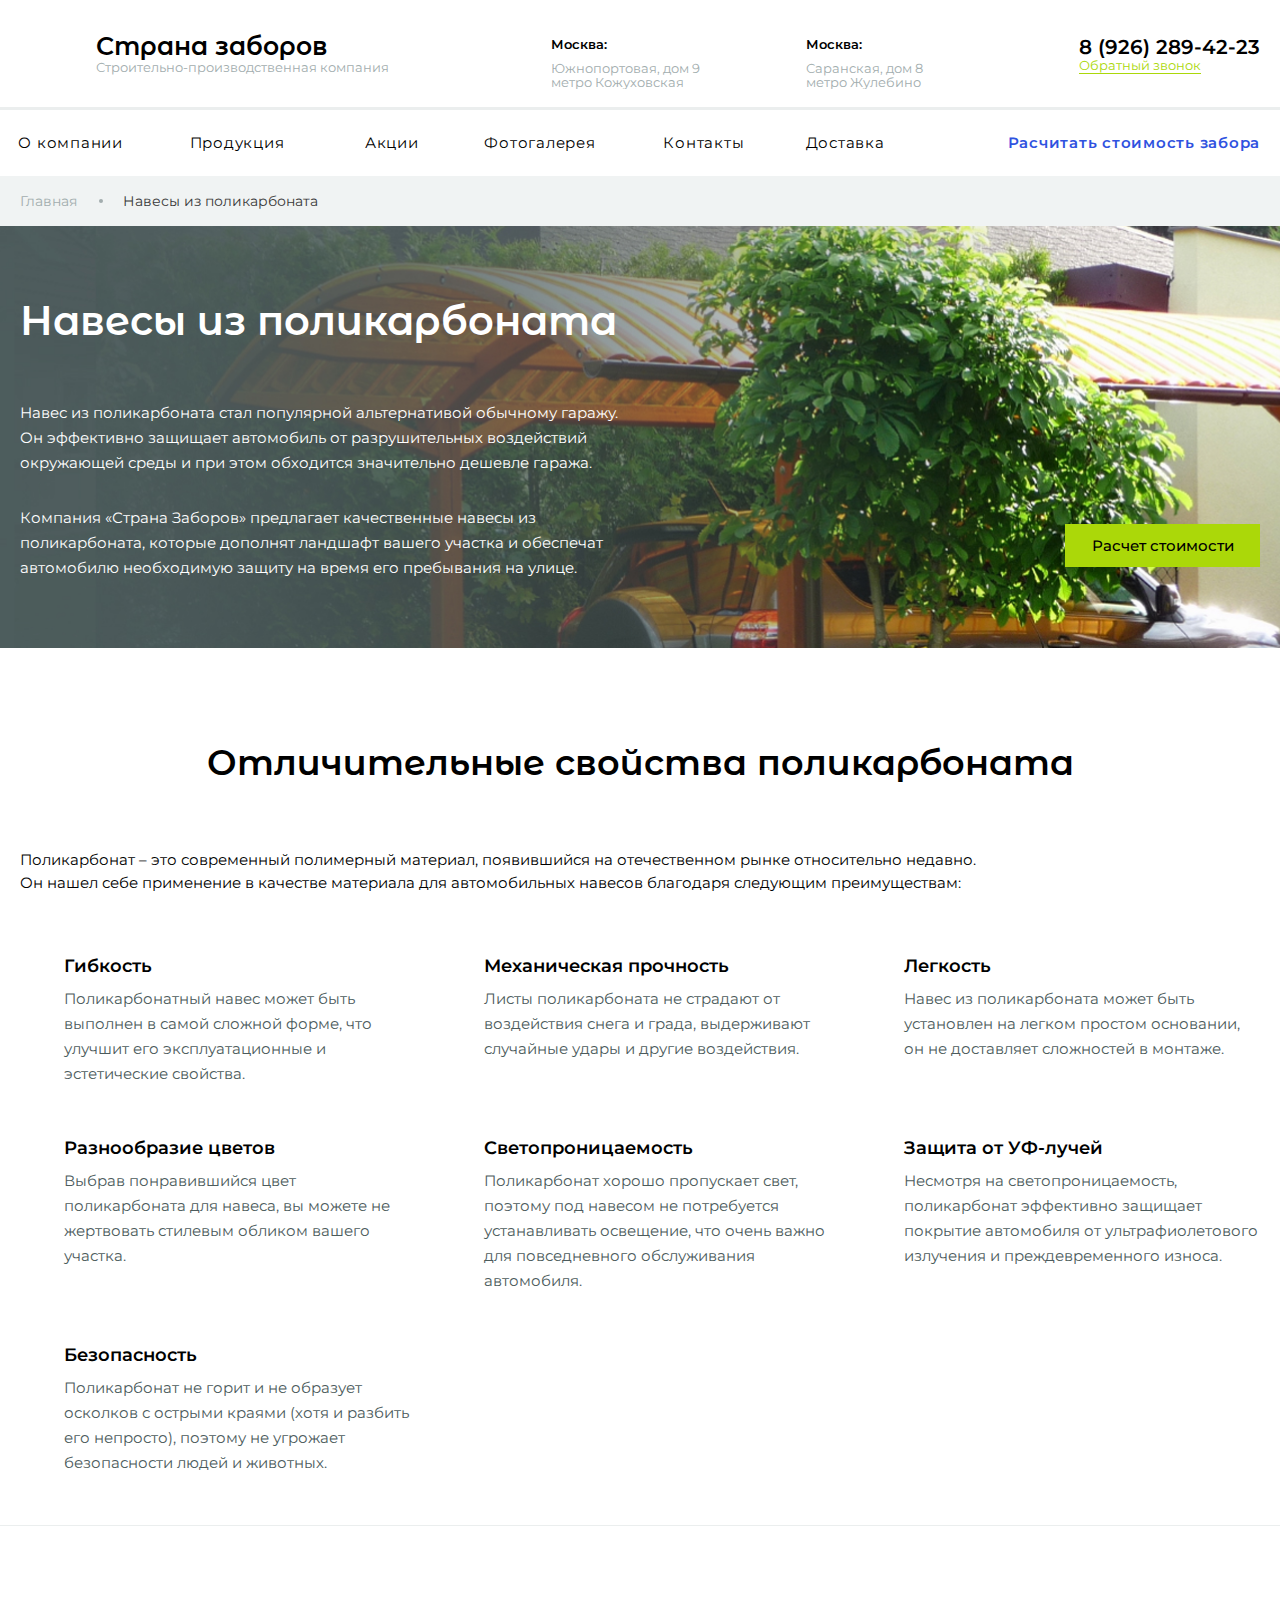
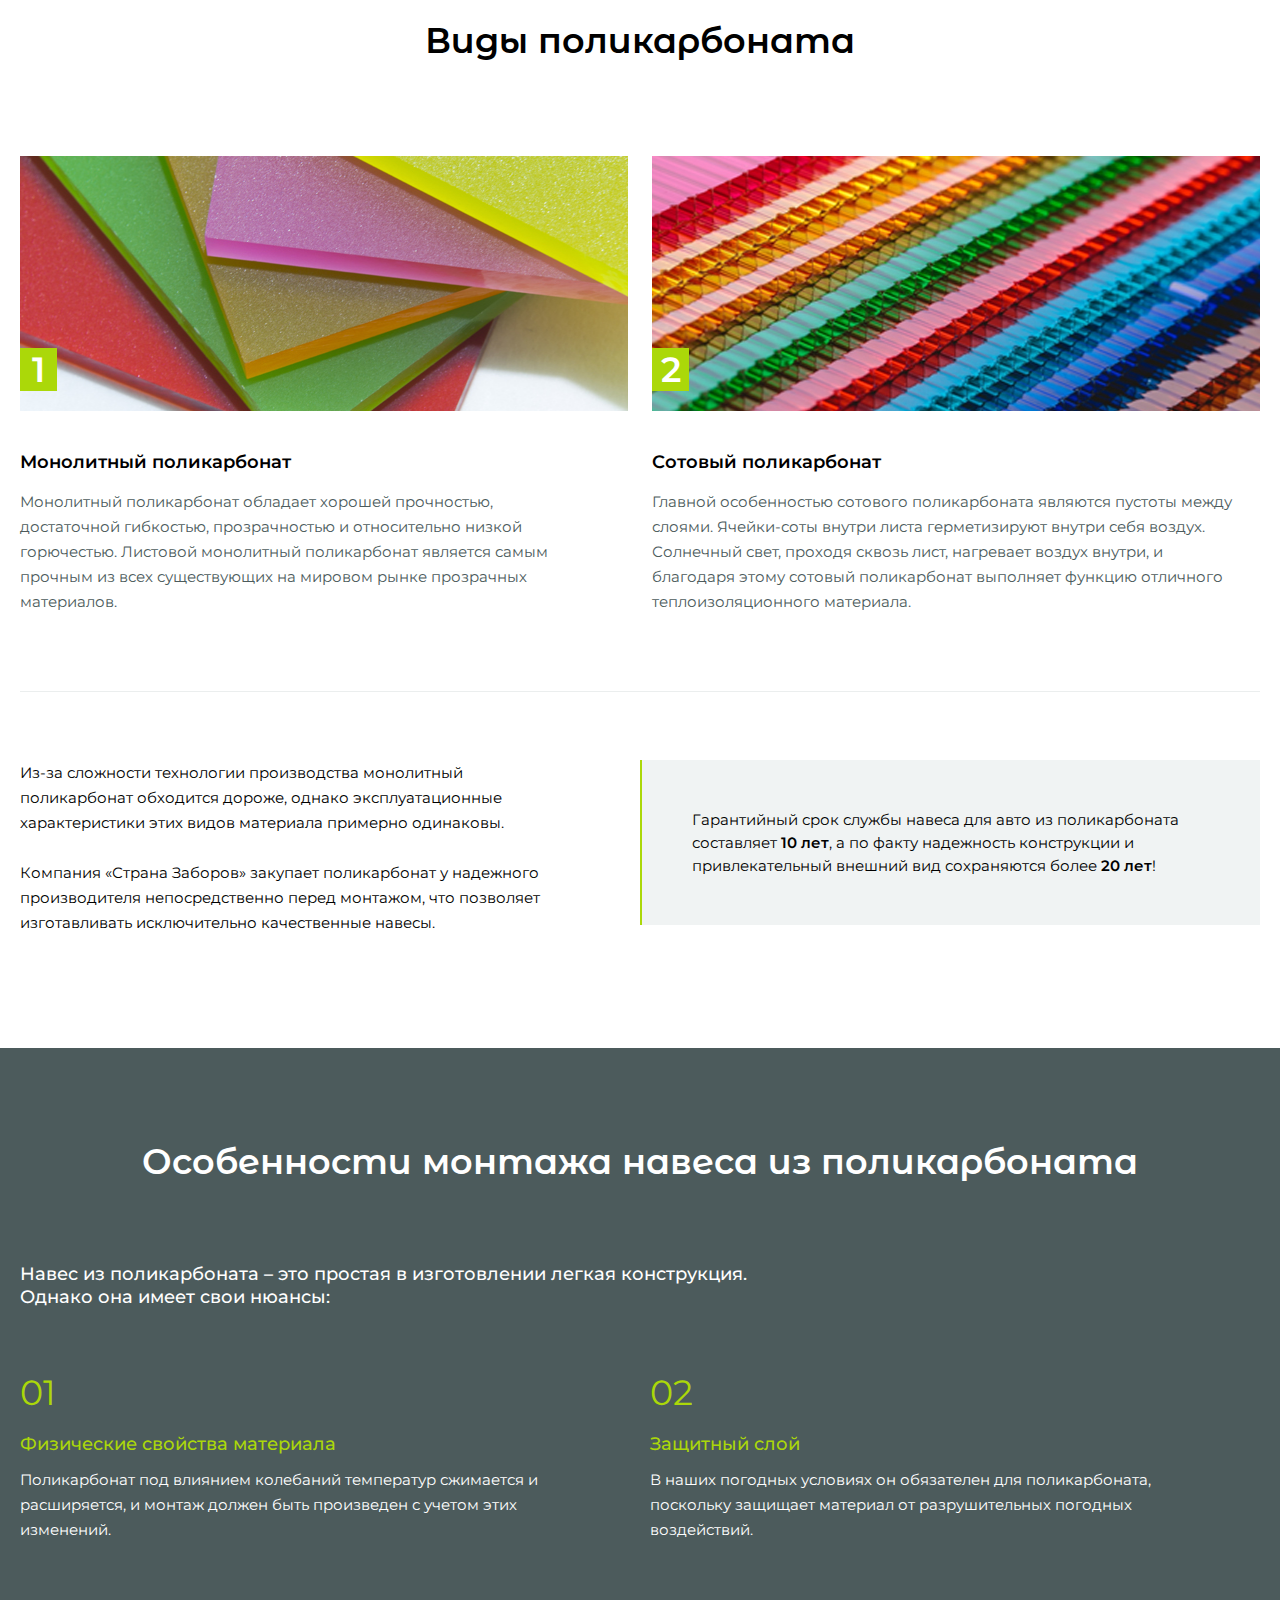
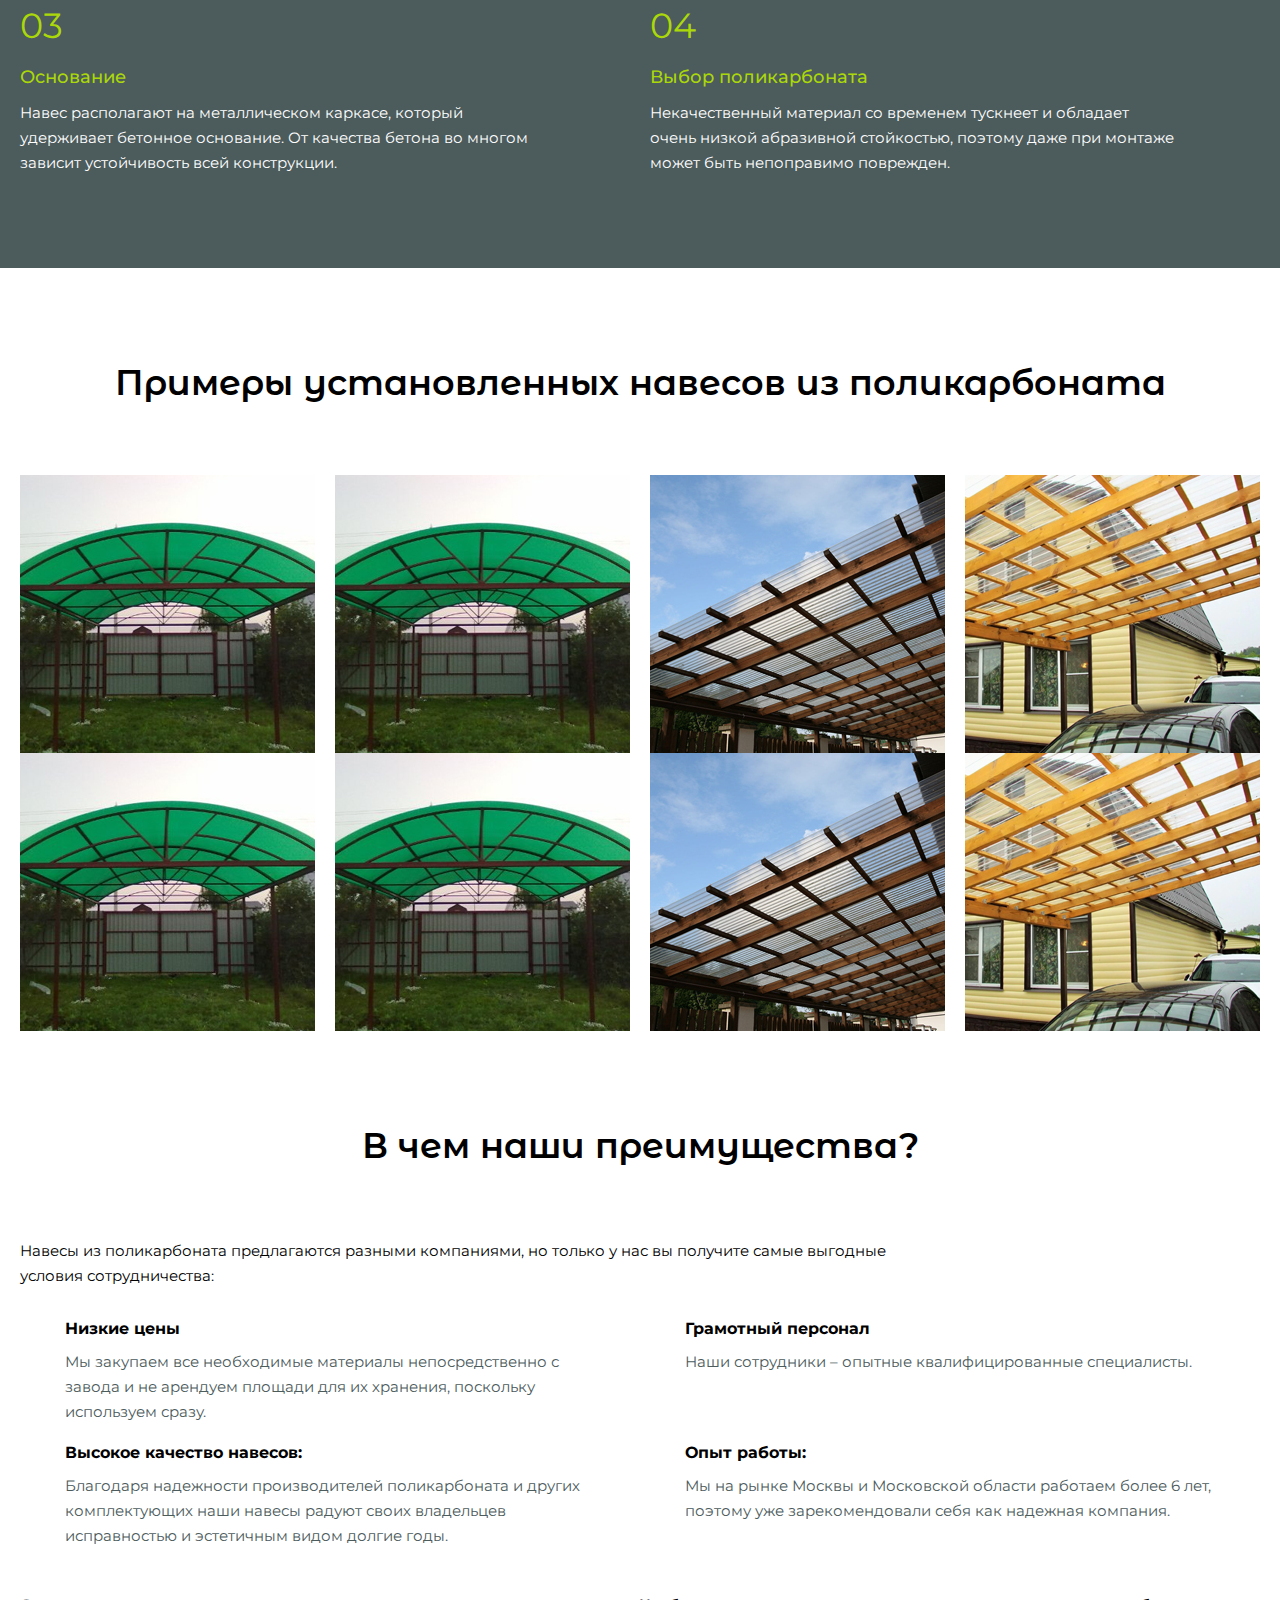
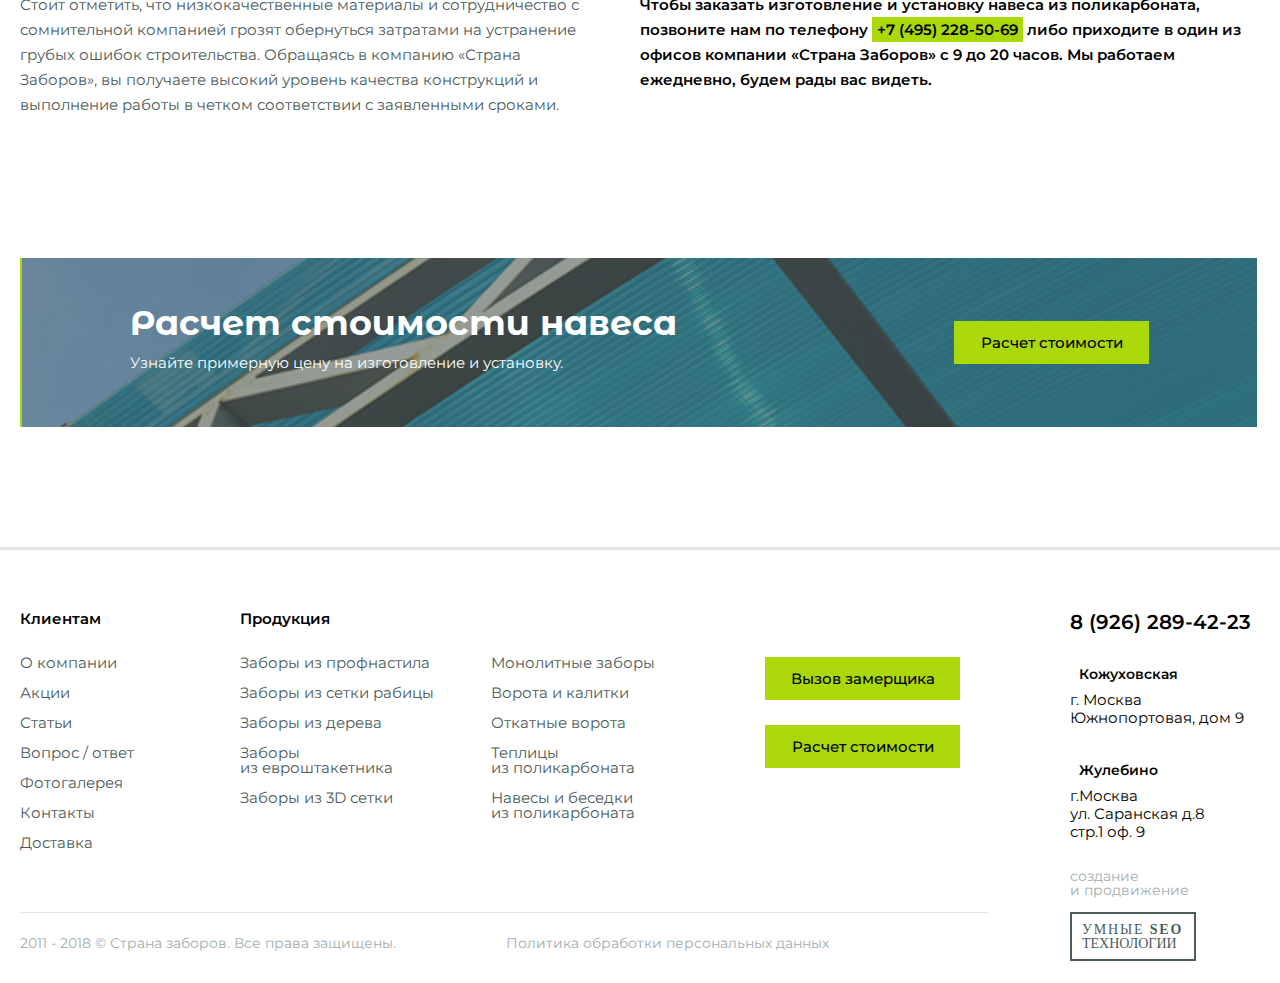
==== commit 48eb625d: "poli page" ====
--- a/policar.html
+++ b/policar.html
@@ -104,6 +104,7 @@
 							<div class="pagetitle alCenter">Отличительные свойства поликарбоната</div>
 							<p class="top_text">Поликарбонат – это современный полимерный материал, появившийся на отечественном рынке относительно недавно.<span class="db"></span>
 Он нашел себе применение в качестве материала для автомобильных навесов благодаря следующим преимуществам:</p>
+							<div class="rL hid">
 							<div class="container mobile_slider row">
 
 									<div class="item rL fleft box w33-3">
@@ -134,8 +135,7 @@
 										<h2>Безопасность</h2>
 										<p>Поликарбонат не горит и не образует осколков с острыми краями (хотя и разбить его непросто), поэтому не угрожает безопасности людей и животных.</p>
 									</div>
-									<div class="clear"></div>
-
+							</div>
 							</div>
 						</div>
 					</div>
@@ -144,7 +144,7 @@
 						<div class="inner">
 							<div class="pagetitle alCenter">Виды поликарбоната</div>
 							<div class="color_block">
-								<div class="block_left fleft w50">
+								<div class="block_left fleft w49">
 									<div class="image_block rL">
 										<div class="block cover" style="background-image:url(images/varieties_block/fon_1.jpg);"></div>
 										<div class="number abs">1</div>
@@ -155,7 +155,7 @@
 									</div>
 								
 								</div>
-								<div class="block_right fleft w50">
+								<div class="block_right fright w49">
 									<div class="image_block  rL">
 										<div class="block cover" style="background-image:url(images/varieties_block/fon_2.jpg);"></div>
 										<div class="number abs">2</div>
@@ -310,15 +310,15 @@
 								<div class="block_right fleft w50"><p>Чтобы заказать изготовление и установку навеса из поликарбоната, позвоните нам по телефону  <a href="tel:84952285069">+7 (495) 228-50-69</a>  либо приходите в один из офисов компании «Страна Заборов» с 9 до 20 часов. Мы работаем ежедневно, будем рады вас видеть.</p></div>
 								<div class="clear"></div>
 							</div>
+
 							<div class="banner box">
-								<div class="block_left fleft">
+								<div class="block_left ">
 									<h2>Расчет стоимости навеса</h2>
 									<p>Узнайте примерную цену на изготовление и установку.</p>
 								</div>
-								<div class="block_right fright">
+								<div class="block_right ">
 									<a href="" class="calculation_button green_button cp">Расчет стоимости</a>
 								</div>
-								<div class="clear"></div>
 							</div>
 						</div>
 					</div>
--- a/css/global.css
+++ b/css/global.css
@@ -43,6 +43,7 @@
 .w40{width:40%;}
 .w45{width:45%;}
 .w48{width:48%;}
+.w49{width:49%;}
 .w50{width:50%;}
 .w50I{width:50% !important;}
 .w55{width:55%;}
--- a/css/style.css
+++ b/css/style.css
@@ -79,20 +79,20 @@
 .naves_block{background-color:#4c5b5c; color: #fff; padding-top: 59px; padding-bottom: 92px;}
 .naves_block .pagetitle{color: #fff; margin-bottom: 82px; padding-top:36px;}
 .naves_block h2{font-size:18px; color:#fff; line-height:23px; font-weight:500;}
-.naves_block .row{margin-right: -20px;}
-.naves_block .row .block{padding-right: 45px;}
+.naves_block .row{margin-right: -20px;  display: -webkit-box;    display: -ms-flexbox;    display: flex; -webkit-box-pack: justify;    -ms-flex-pack: justify;    justify-content: space-between;     -ms-flex-wrap: wrap;    flex-wrap: wrap;}
+.naves_block .row .block{padding-right: 45px; float: none;}
 .naves_block .row .block .images_block img{display: inline-block; vertical-align: bottom; max-height: 106px; max-width: 100%;}
 .naves_block .row .block .ah1{font-size: 18px; line-height: 9px; color: #abd809; padding-bottom: 18px;}
 .naves_block .mobile_slider .images_block p{font-size:35px; line-height:35px; color:#abd809; padding-top:66px; padding-bottom:30px;}
 
 .properties_block{padding-top:30px;}
 .properties_block .inner{border-bottom:1px solid #ebeeee;}
-.properties_block .pagetitle{line-height:170px;}
+.properties_block .pagetitle{ padding-top: 66px; padding-bottom: 66px; }
 .properties_block .top_text{font-size:15px; line-height:23px; color:#000;}
-.properties_block .container{padding-top:60px;}
-.properties_block .container .item{padding-right:34px; padding-bottom:44px; padding-left:44px;}
+.properties_block .container{padding-top:60px; display: -webkit-box;    display: -ms-flexbox;    display: flex; -webkit-box-pack: justify;    -ms-flex-pack: justify;    justify-content: space-between;     -ms-flex-wrap: wrap;    flex-wrap: wrap; margin-right: -20px;}
+.properties_block .container .item{padding-right:20px; padding-bottom:50px; padding-left:44px; float: none;}
 .properties_block .item p{color:#4c5b5c;}
-.properties_block .container .item:before{content:""; background-image:url(../img/check_icon_sm.png); width:26px; height:19px; position:absolute; display:block; top:0; left:0;}
+.properties_block .container .item:before{content:""; background-image:url(../img/tick.svg); background-size: contain; width:26px; height:19px; position:absolute; display:block; top:0; left:0;}
 .properties_block .container h2{font-size:18px; color:#000100; font-weight:600; padding-bottom:7px;}
 
 .primers_block .pagetitle{padding-top:96px;}
@@ -100,14 +100,14 @@
 .primers_block .text{font-size:15px; color:#000; padding-bottom:28px;}
 .primers_block .container{padding-bottom:27px;}
 .primers_block .container .item{height:124px; padding-right:40px; padding-left:45px;}
-.primers_block .container .item:before{content:""; background-image:url(../images/primers_block/chek_icon_small.png); width:26px; height:19px; position:absolute; display:block; top:0; left:0;}
+.primers_block .container .item:before{content:""; background-image:url(../img/tick.svg); background-size: contain; width:26px; height:19px; position:absolute; display:block; top:0; left:0;}
 .primers_block .container .item h2{padding-bottom:8px; font-size:16px; color:#000;}
 .primers_block .content{padding-bottom:140px;}
 .primers_block .content .block_left{font-size:15px;}
 .primers_block .content .block_left p{padding-right:60px;}
 .primers_block .content .block_right{font-size:15px; font-weight:600;}
 .primers_block .content .block_right p a{display:inline-block; background-color:#abd809; padding:0 5px;}
-.primers_block .banner{background-image:url(../images/primers_block/banner.jpg); width:1237px; height:169px; background-size:cover; border-left:2px solid #abd809; margin-bottom:120px; padding:55px 108px;}
+.primers_block .banner{background-image:url(../images/primers_block/banner.jpg); width:1237px; height:169px; background-size:cover; border-left:2px solid #abd809; margin-bottom:120px; padding:55px 108px; display: -webkit-box;    display: -ms-flexbox;    display: flex; -webkit-box-pack: justify;    -ms-flex-pack: justify;    justify-content: space-between;     -webkit-box-align: center;    -ms-flex-align: center;    align-items: center;}
 .primers_block .banner .block_left h2{color:#fff; font-size:35px; font-family:'Montserrat Alternates'; padding-bottom:15px;}
 .primers_block .banner .block_left p{color:#fff; font-size:15px;}
 .primers_block .banner .block_right a{width:195px;}
@@ -121,23 +121,25 @@
 .primers_block .catalog .owl-nav .owl-next:before{content:""; background-image:url(../img/grey_arow_icon.png); width:14px; height:29px; position:absolute; top:13px; right:19px;}
 
 
-.varieties_block{padding-bottom:72px;}
-.varieties_block .pagetitle{line-height:231px;}
+.varieties_block{padding-bottom:87px;}
+.varieties_block .pagetitle{padding-top: 96px; padding-bottom: 96px;}
 .varieties_block .image_block img{padding-right:10px;}
 .varieties_block .image_block .number{height:43px; width:37px; background-color:#abd809; color:#fff; left:0; bottom:20px; line-height:43px; text-align:center; font-size:35px; font-weight:600;}
 .varieties_block .inner .items_1{border-bottom:1px solid #ebeeee; padding-bottom:78px;}
-.varieties_block .inner .items_2{padding-top:78px;}
+.varieties_block .inner .items_2{padding-top:68px;}
 .varieties_block .inner .items_1 .item:nth-child(1){padding-right:90px;}
 .varieties_block .inner .items_2 .item:nth-child(1){padding-right:90px;}
-.varieties_block .items_2 .item:nth-child(1) p{padding-bottom:35px;}
-.varieties_block .items_2 .item .box{color:#000; font-size:15px; line-height:23px; background-color:#f0f3f3; padding-top:48px; padding-bottom:48px; border-left:2px solid #abd809; padding-left:50px;}
+.varieties_block .items_2 .item:nth-child(1) p{padding-bottom:25px;}
+.varieties_block .items_2 .item .box{color:#000; font-size:15px; line-height:23px; background-color:#f0f3f3; padding-top:48px; padding-bottom:48px; border-left:2px solid #abd809; padding-left:50px; padding-right: 20px;}
 .varieties_block .items_2 .item .box b{font-weight:600;}
 .varieties_block .inner .items_2 p{color:#000; font-size:15px;}
-.varieties_block .item h2{font-size:18px; color:#000; font-weight:600; line-height:1; padding-bottom:25px; padding-top:34px;}
-.varieties_block .item p{font-size:15px; color:#4c5b5c; line-height:23px;}
-.varieties_block .color_block{border-bottom:1px solid #ebeeee; padding-bottom:80px;}
+.varieties_block .item h2{font-size:18px; color:#000; font-weight:600; line-height:1; padding-bottom:18px; padding-top:42px;}
+.varieties_block .item p{font-size:15px; color:#4c5b5c; line-height:25px;}
+.varieties_block .color_block{border-bottom:1px solid #ebeeee; padding-bottom:76px;}
 .varieties_block .color_block .image_block .block{height:255px;}
-.varieties_block .color_block .block_left .image_block .block{margin-right:20px;}
+.varieties_block .color_block .block_right p{padding-right: 20px;}
+.varieties_block .color_block .block_left{box-sizing: border-box;}
+.varieties_block .color_block .block_left p{padding-right: 65px;}
 
 
 .cooperation_block{padding-top: 98px; padding-bottom: 50px;}
@@ -228,7 +230,9 @@
 .stat_block_magnifier-hover .block .image_block a span{background-image: url(../img/magnifier.svg); background-size: 30px auto;}
 .stat_block .content .block_right p{color:#000;}
 
+
 .primers_block{padding-top: 0;}
+.item__page .primers_block.stat_block .row{padding-bottom: 75px;}
 .primers_block .block{padding-right: 20px;}
 .primers_block .block .image_block{height: 278px;}
 .primers_block .block .image_block a{height: 100%; display: block; box-sizing: border-box; padding-top: 99px; text-align: center; background: rgba(76,91,92,0.5); transition: .3s opacity; opacity: 0; font-weight: 500; color: #abd809; font-size: 13px; line-height: 17px; cursor: pointer;}
--- a/css/adaptive.css
+++ b/css/adaptive.css
@@ -186,7 +186,24 @@
 }
 
 @media screen and (max-width: 999px){
-	.properties_block .container .item{height:300px;}
+	.varieties_block{padding-bottom: 79px;}
+	.varieties_block .inner .items_2 .item{float: none; width: auto;}
+	.varieties_block .items_2 .item .box{margin-top: 10px; font-size: 14px; line-height: 24px; padding-right: 30px;}
+	.varieties_block .inner .items_2 p{font-size: 14px; line-height: 24px;}
+	.varieties_block .inner .items_2 .item:nth-child(1){float: none; width: auto; padding-right: 0;}
+	.varieties_block .inner .items_2{padding-top: 53px;}
+	.varieties_block .color_block{padding-bottom: 50px;}
+	.varieties_block .item p{font-size: 14px;}
+	.varieties_block .item h2{font-size: 17px;}
+	.varieties_block .color_block .block_left p, .varieties_block .color_block .block_right p{padding-right: 0;}
+	.varieties_block .pagetitle{padding-top: 60px; padding-bottom: 56px;}
+	.properties_block .container h2{font-size: 17px;}
+	.properties_block .container .item{width: 50%; height: auto; padding-right: 25px;}
+	.properties_block .container{padding-top: 49px; padding-bottom: 10px;}
+	.properties_block .top_text{font-size: 14px; line-height: 22px;}
+	.properties_block .top_text span{display: none;}
+	.properties_block .pagetitle{padding-top: 36px; padding-bottom: 47px;}
+	.item__page .banner_block a{display: none;}
 	.price_block.price_block_type_page .pagetitle{max-width: 205px; margin-left: auto; margin-right: auto;}
 	.item__page.type_page{padding-bottom: 130px;}
 	.get-banner .right_block .call_block .phone:before{left: -28px;}
@@ -405,11 +422,15 @@
 	.principle_block .pagetitle{margin-bottom: 46px;}
 	.principle_block{padding-top: 55px; padding-bottom: 6px;}
 	.principle_block .row .block{width: 50%;}
+	.naves_block .row .block{padding-right: 20px !important;}
+	.naves_block .row .block .db{display: none;}
+	.naves_block .mobile_slider .images_block p{padding-top: 40px;}
+	.naves_block h2{font-size: 16.5px; line-height: 26px; margin-bottom: 10px;}
 	.naves_block .row .block:nth-child(3){padding-right: 80px;}
 	.naves_block .row .block:nth-child(2){padding-right: 5px;}
-	.naves_block .row .block .ah1{font-size: 17px; line-height: 20px;}
+	.naves_block .row .block .ah1{font-size: 17px; line-height: 20px; padding-bottom: 10px;}
 	.naves_block .pagetitle{margin-bottom: 46px;}
-	.naves_block{padding-top: 55px; padding-bottom: 6px;}
+	.naves_block{padding-top: 40px; padding-bottom: 83px;}
 	.naves_block .row .block{width: 50%;}
 	.banners_block .row .block a .image_block:before{display: none;}
 	.banners_block .row .block.banner1 a .image_block{width: 100%; height: 100%; background: url(../images/banners_block/720/banner1.png) no-repeat right top; background-size:98% auto;}
@@ -475,18 +496,21 @@
 	.on_tablet{display: block;}
 	.no_on_tablet{display: none;}
 	.ui-selectmenu-button.ui-button{font-size: 14px; line-height: 25px;}
+	.item__page .primers_block.stat_block .row{padding-bottom: 60px; margin-bottom: 50px;}
 	.primers_block .pagetitle .db{display:block;}
-	.primers_block .pagetitle{padding-top:60px;}
-	.primers_block .pagetitle{padding-bottom:52px;}
+	.primers_block .pagetitle{padding-top:30px;}
+	.primers_block .pagetitle{padding-bottom:0;}
 	.primers_block .catalog .item{height:200px;}
+	.primers_block .content .block_left p{font-size: 14px; line-height: 24px; padding-right: 30px;}
 	.primers_block .catalog{padding-bottom:96px;}
 	.primers_block .text .db{display:none;}
+	.primers_block .text{font-size: 14px;}
 	.primers_block .container .item{width:100%; height:auto; padding-bottom:26px;}
 	.primers_block .content .block_left{width:100%;}
-	.primers_block .content .block_right{width:100%;}
+	.primers_block .content .block_right{width:100%; margin-top: 24px;}
 	.primers_block .container{padding-bottom:8px;}
 	.primers_block .content{padding-bottom:72px;}
-	.primers_block .banner{width:100%; padding:38px 75px; height:191px;}
+	.primers_block .banner{width:100%; padding:38px 75px; height:auto; display: block; margin-bottom: 53px;}
 	.primers_block .banner .block_left h2{font-size:27px;}
 	.primers_block .banner .block_left p{font-size:14px;}
 	.primers_block .banner .block_right{float:none;}
@@ -569,14 +593,12 @@
 	.item__page .banner_block a{display:none;}
 	.properties_block .container .item{width:50%;}
 	.proper .container .item{height:auto;}
-	.properties_block .container .item{padding-right:0; padding-bottom:59px;}
+	.properties_block .container .item{padding-bottom:59px;}
 	.properties_block .top_text{font-size:14px;}
 	.properties_block .top_text .db{display:none;}
 	.properties_block .container h2{font-size:18px;}
-	.properties_block .pagetitle{line-height:126px;}
 	.properties_block .container{padding-top:45px;}
 	.varieties_block{padding-bottom:78px;}
-	.varieties_block .pagetitle{line-height:150px;}
 	.varieties_block .item h2{font-size:17px;}
 	.varieties_block .inner .items_1 .item:nth-child(1){padding-right:20px;}
 	.varieties_block .item p{font-size:14px;}
@@ -836,7 +858,7 @@
 	.stat_block .slick-dots li button{background: transparent; font-size: 23px; line-height: 26px; color: #000;}
 	.stat_block .slick-dots li button:after{content: '/';}
 	.stat_block .pagetitle{margin-bottom: 35px;}
-	
+	.item__page .primers_block.stat_block .row{padding-bottom: 75px; margin: 25px;}
 	.primers_block{padding-bottom: 157px; padding-top: 20px;}
 	.primers_block .row{margin-right: 0;}
 	.primers_block .block{margin-bottom: 0; padding-right: 0;}
@@ -904,11 +926,11 @@
 	.principle_block .row{margin-right: 0; padding-bottom: 12px;}
 	.principle_block .row .block .ah1{margin-bottom: 15px;}
 	.principle_block .pagetitle{margin-bottom: 31px;}
-	.naves_block{padding-bottom: 100px;}
+	.naves_block{padding-bottom: 63px;}
 	.naves_block .row .slick-prev{width: 50px; height: 50px; box-sizing: border-box; border:1px solid #f0f3f3; background: transparent url(../img/white_arrow.svg) no-repeat center center; left:0; bottom: 0; position: absolute;}
 	.naves_block .row .slick-next{width: 50px; height: 50px; box-sizing: border-box; border:1px solid #f0f3f3; background: transparent url(../img/white_arrow.svg) no-repeat center center; right:0; bottom: 0; position: absolute; -moz-transform: rotate(180deg); -ms-transform: rotate(180deg); -webkit-transform: rotate(180deg); -o-transform: rotate(180deg); transform: rotate(180deg);}
 	.naves_block .row .slick-dots li.slick-active{display: inline-block; vertical-align: top; position: relative; left:auto; top:auto;}
-	.naves_block .row .slick-dots{text-align: center; counter-reset: slides-num; padding-top: 14px;}
+	.naves_block .row .slick-dots{text-align: center; counter-reset: slides-num; padding-top: 64px;}
 	.naves_block .row .slick-dots:after {    content: counter(slides-num);    display: inline-block;    font-size: 14px;    font-weight: 400;    vertical-align: middle;    padding-left: 0px; color: #fff; position: relative; top: 4px;}
 	.naves_block .row .slick-dots li{counter-increment: slides-num; position: absolute; left: -9999em; text-outline: -9999em; font-size: 23px; line-height: 26px; color: #fff;}
 	.naves_block .row .slick-dots li button{background: transparent; font-size: 23px; line-height: 26px; color: #fff;}
@@ -917,8 +939,8 @@
 	.naves_block .row .slick-slide:nth-child(2) .block{padding-right: 15px;}
 	.naves_block .row .slick-slide{padding-left: 1px;}
 	.naves_block .row .block{width: auto; padding-right: 0 !important; height: auto; margin-bottom: 39px;}
-	.naves_block .row{margin-right: 0; padding-bottom: 12px;}
-	.naves_block .row .block .ah1{margin-bottom: 15px;}
+	.naves_block .row{margin-right: 0; padding-bottom: 14px; display: block;}
+	.naves_block .row .block .ah1{margin-bottom: 5px;}
 	.naves_block .pagetitle{margin-bottom: 31px;}
 	.banners_block .row .block.banner2 a .image_block{background-size: 195px auto;}
 	.banners_block .row .block a .medium{margin-top: 21px; font-size: 13px;}
@@ -1020,9 +1042,20 @@
 	.varieties_block .block_right{width:100%; float:none;}
 	.varieties_block .color_block{padding-bottom:60px;}
 	.varieties_block .inner .items_2{padding-top:43px;}
-	.properties_block{padding-top:63px;}
+	.properties_block{padding-top:33px;}
+	.properties_block .inner{padding-bottom: 60px;}
+	.properties_block .container .item{float: left; padding-bottom: 0; margin-bottom: 112px; padding-left: 40px;}
+	.properties_block .container{padding-top: 54px; display: block;}
 	.properties_block .pagetitle{padding-bottom:28px;}
-	.varieties_block .pagetitle{line-height:110px; padding-top:22px;}
+	.properties_block .slick-dots:after {	    content: counter(slides-num);	    display: inline-block;	    font-size: 14px;	    font-weight: 400;	    vertical-align: middle;	    padding-left: 0px;	    color: #4c5b5c;	    position: relative;	    top: 4px;	}
+	.properties_block .slick-dots li button:after {	    content: '/';	}
+	.properties_block .slick-dots li button {	    background: transparent;	    font-size: 23px;	    line-height: 26px;	    color: #000;	}
+	.properties_block .slick-dots {	bottom: 10px;    text-align: center;	    counter-reset: slides-num;	    display: block !important;	    position: absolute;	    width: 100%;}
+	.properties_block .slick-dots li.slick-active {	    display: inline-block;	    vertical-align: top;	    position: relative;	    left: auto;	    top: auto;	}
+	.properties_block .slick-prev {	    width: 50px;	    height: 50px;	    box-sizing: border-box;	    border: 1px solid #f0f3f3;	    background: transparent url(../img/about_arrow.svg) no-repeat center center;	    left: 0;	    bottom: 0;	    position: absolute;	 z-index: 1;}
+	.properties_block .slick-next {	    width: 50px;	    height: 50px;	    box-sizing: border-box;	    border: 1px solid #f0f3f3;	    background: transparent url(../img/about_arrow.svg) no-repeat center center;	    right: 20px;	    bottom: 0;	    position: absolute;	    -moz-transform: rotate(180deg);	    -ms-transform: rotate(180deg);	    -webkit-transform: rotate(180deg);	    -o-transform: rotate(180deg);	    transform: rotate(180deg);	z-index: 1;}
+	.properties_block .slick-dots li {	    counter-increment: slides-num;	    position: absolute;	    left: -9999em;	    text-outline: -9999em;	    font-size: 23px;	    line-height: 26px;	    color: #000;	}
+	.varieties_block .pagetitle{padding-top:60px; padding-bottom: 40px;}
 	.varieties_block .color_block .image_block .block{height:180px;}
 	.varieties_block .item h2{padding-bottom:20px; padding-top:25px;}
 	.varieties_block .item p{line-height:24px;}
@@ -1030,16 +1063,16 @@
 	.varieties_block .color_block{padding-bottom:0;}
 	.varieties_block .items_2 .item .box{padding-top:18px; padding-left:29px;}
 	.varieties_block .items_2 .item:nth-child(1) p{padding-bottom:24px;}
-	.varieties_block .items_2 .item .box{padding-bottom:40px;}
-	.varieties_block{padding-bottom:64px;}
+	.varieties_block .items_2 .item .box{padding-bottom:40px; margin-top: 5px;}
+	.varieties_block{padding-bottom:60px;}
 	.naves_block{padding-top:39px;}
 	.naves_block .pagetitle .db{display:none;}
-	.naves_block h2{line-height:25px;}
+	.naves_block h2{line-height:25px; margin-bottom: 0;}
 	.naves_block .mobile_slider .images_block p{line-height:28px; padding-top:53px;}
 	.primers_block .pagetitle{padding-top:41px;}
-	.item__page .stat_block .pagetitle{margin-bottom:-17px;}
+	.item__page .stat_block .pagetitle{margin-bottom:35px;}
 	.primers_block .banner{height:275px;}
-	.primers_block .banner .block_right a{margin-left:10px; margin-top:30px;}
+	.primers_block .banner .block_right a{margin-left:10px; margin-top:20px;}
 	.primers_block .banner{margin-bottom:72px;}
 	.primers_block .text{padding-bottom:15px;}
 	.primers_block .container .item p{line-height:18px;}
